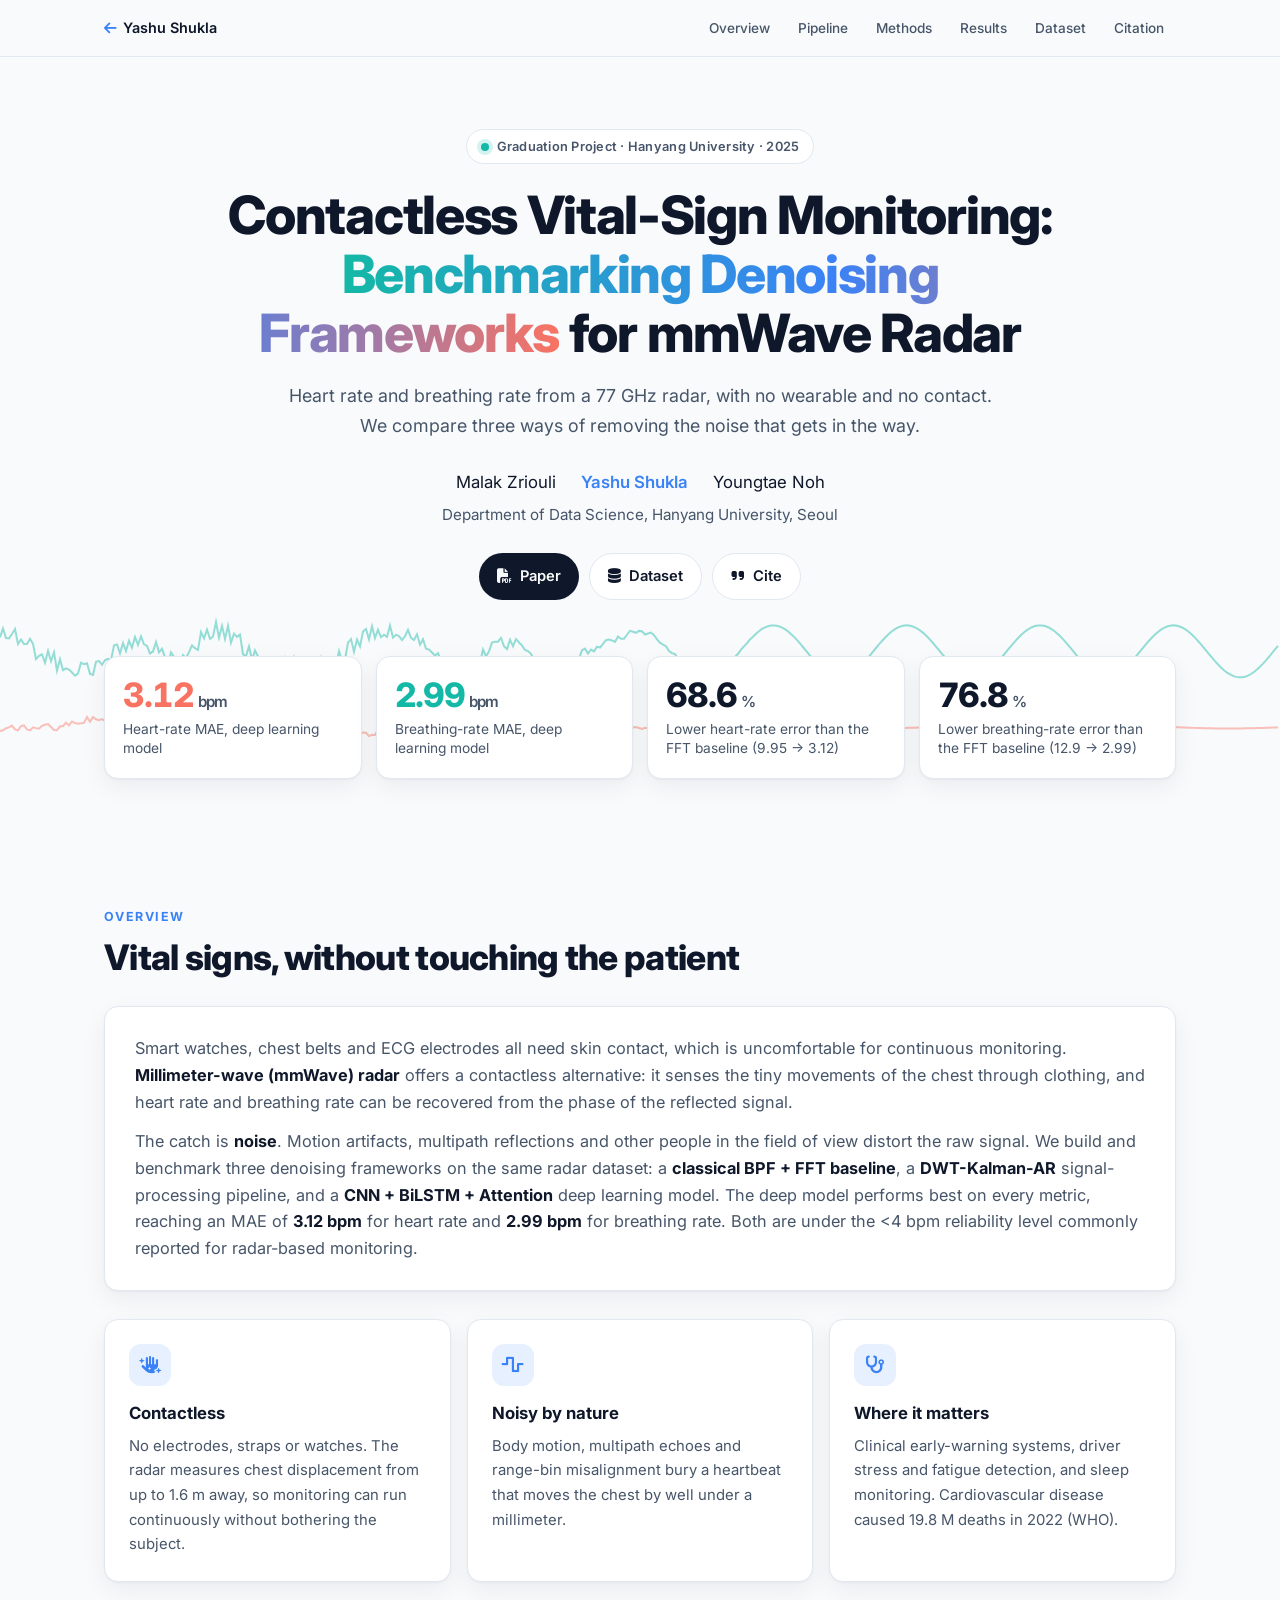
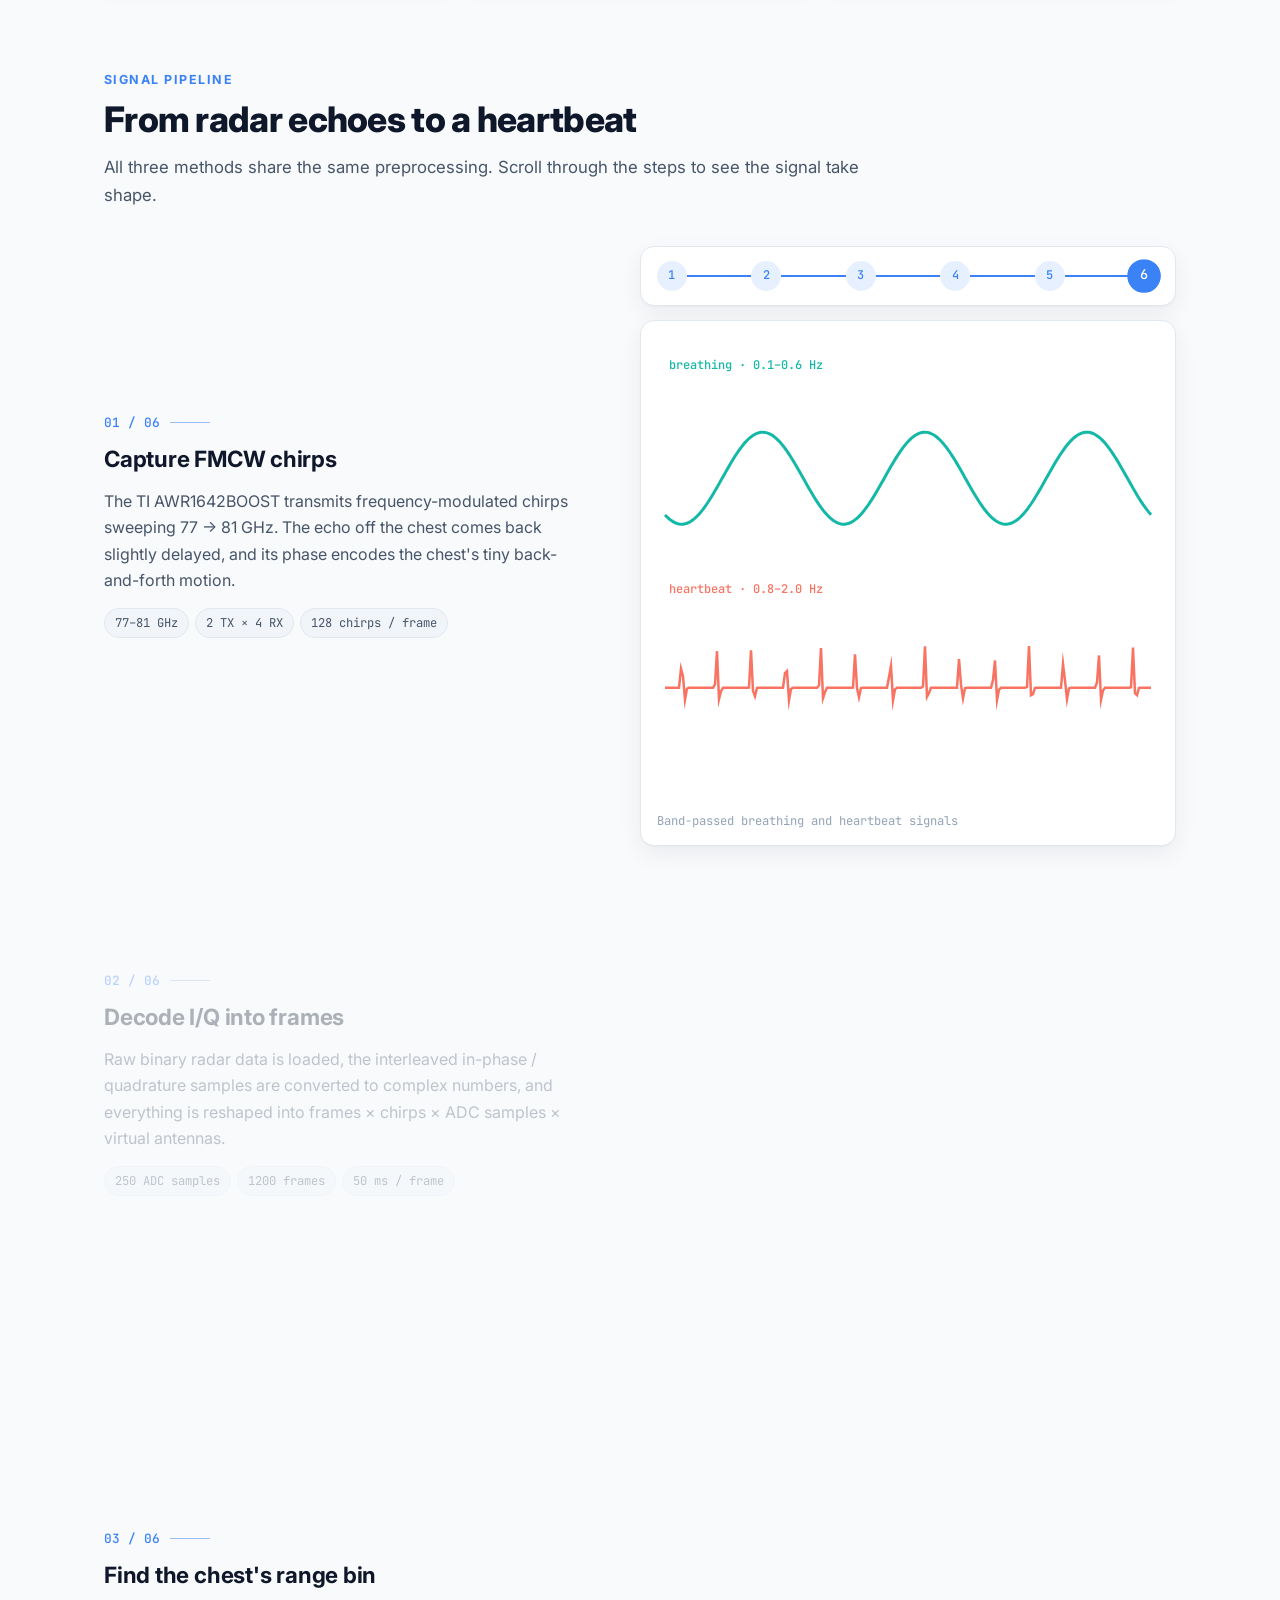
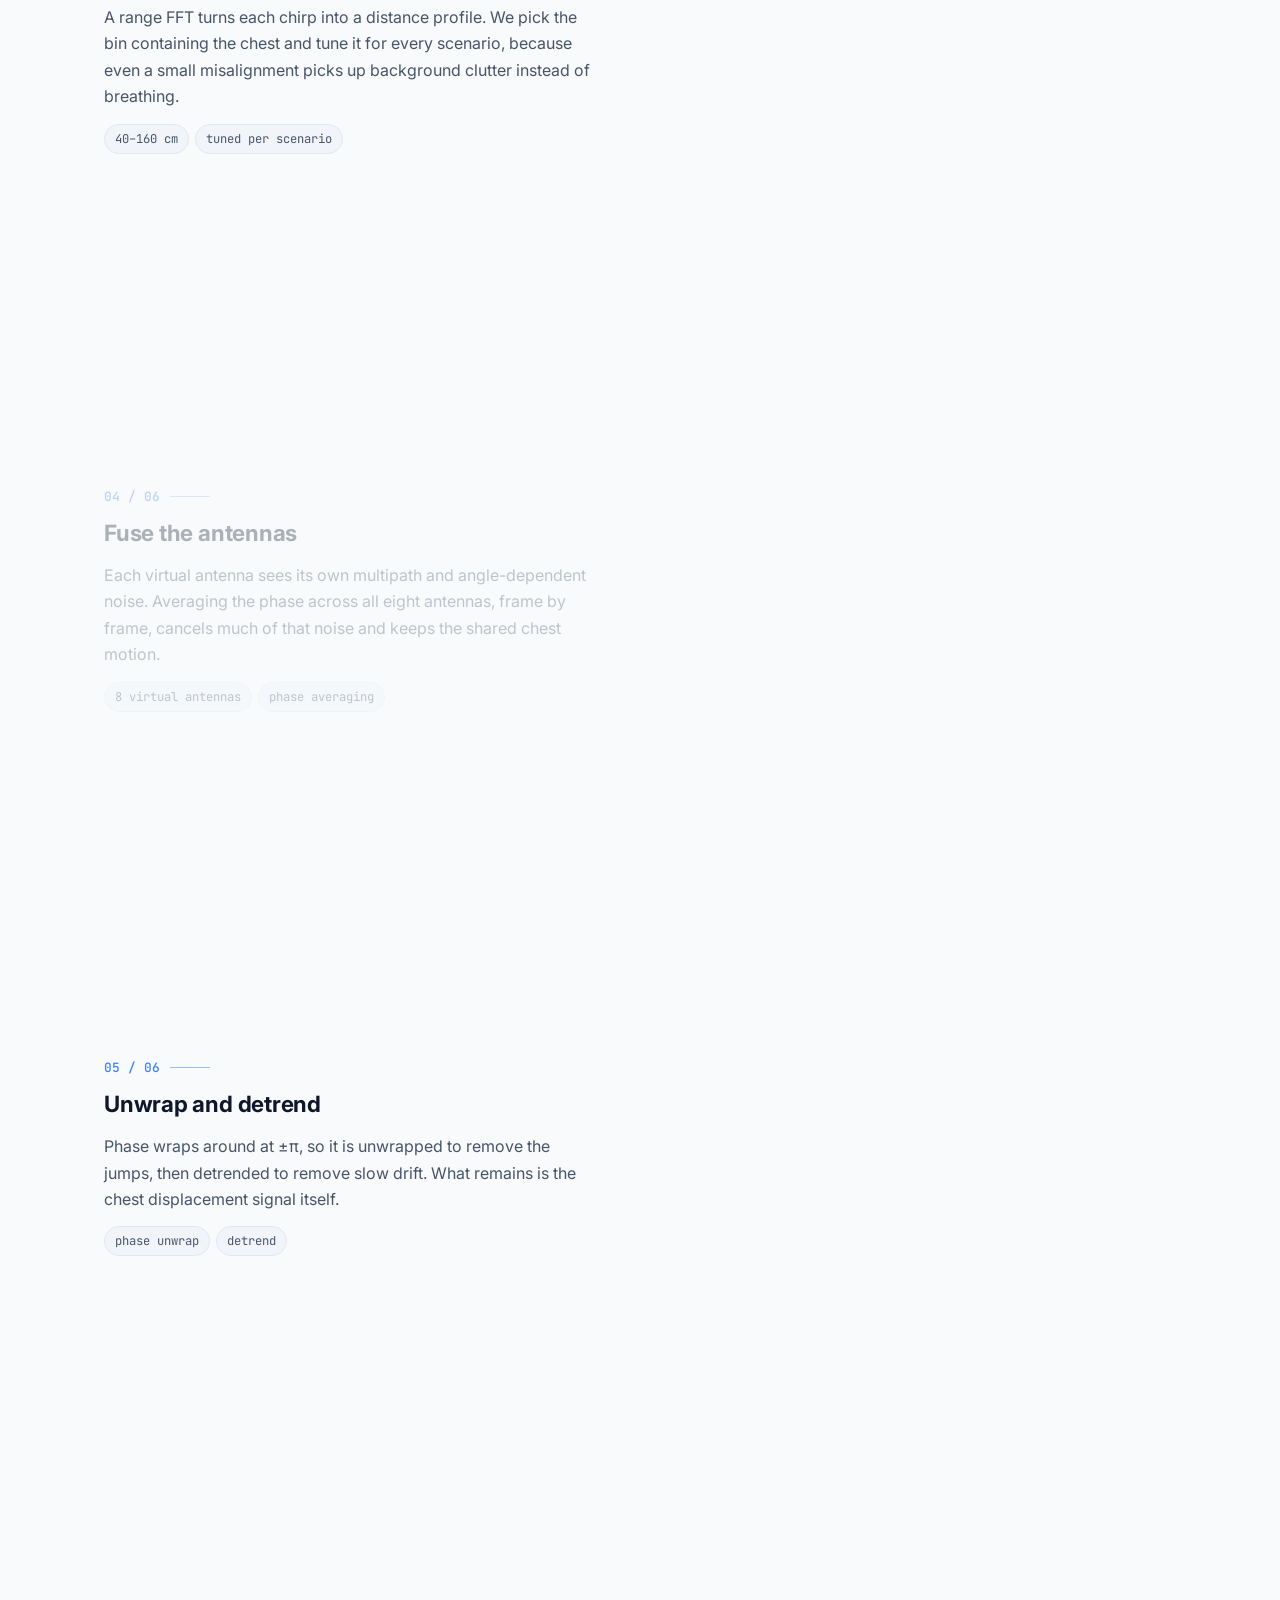
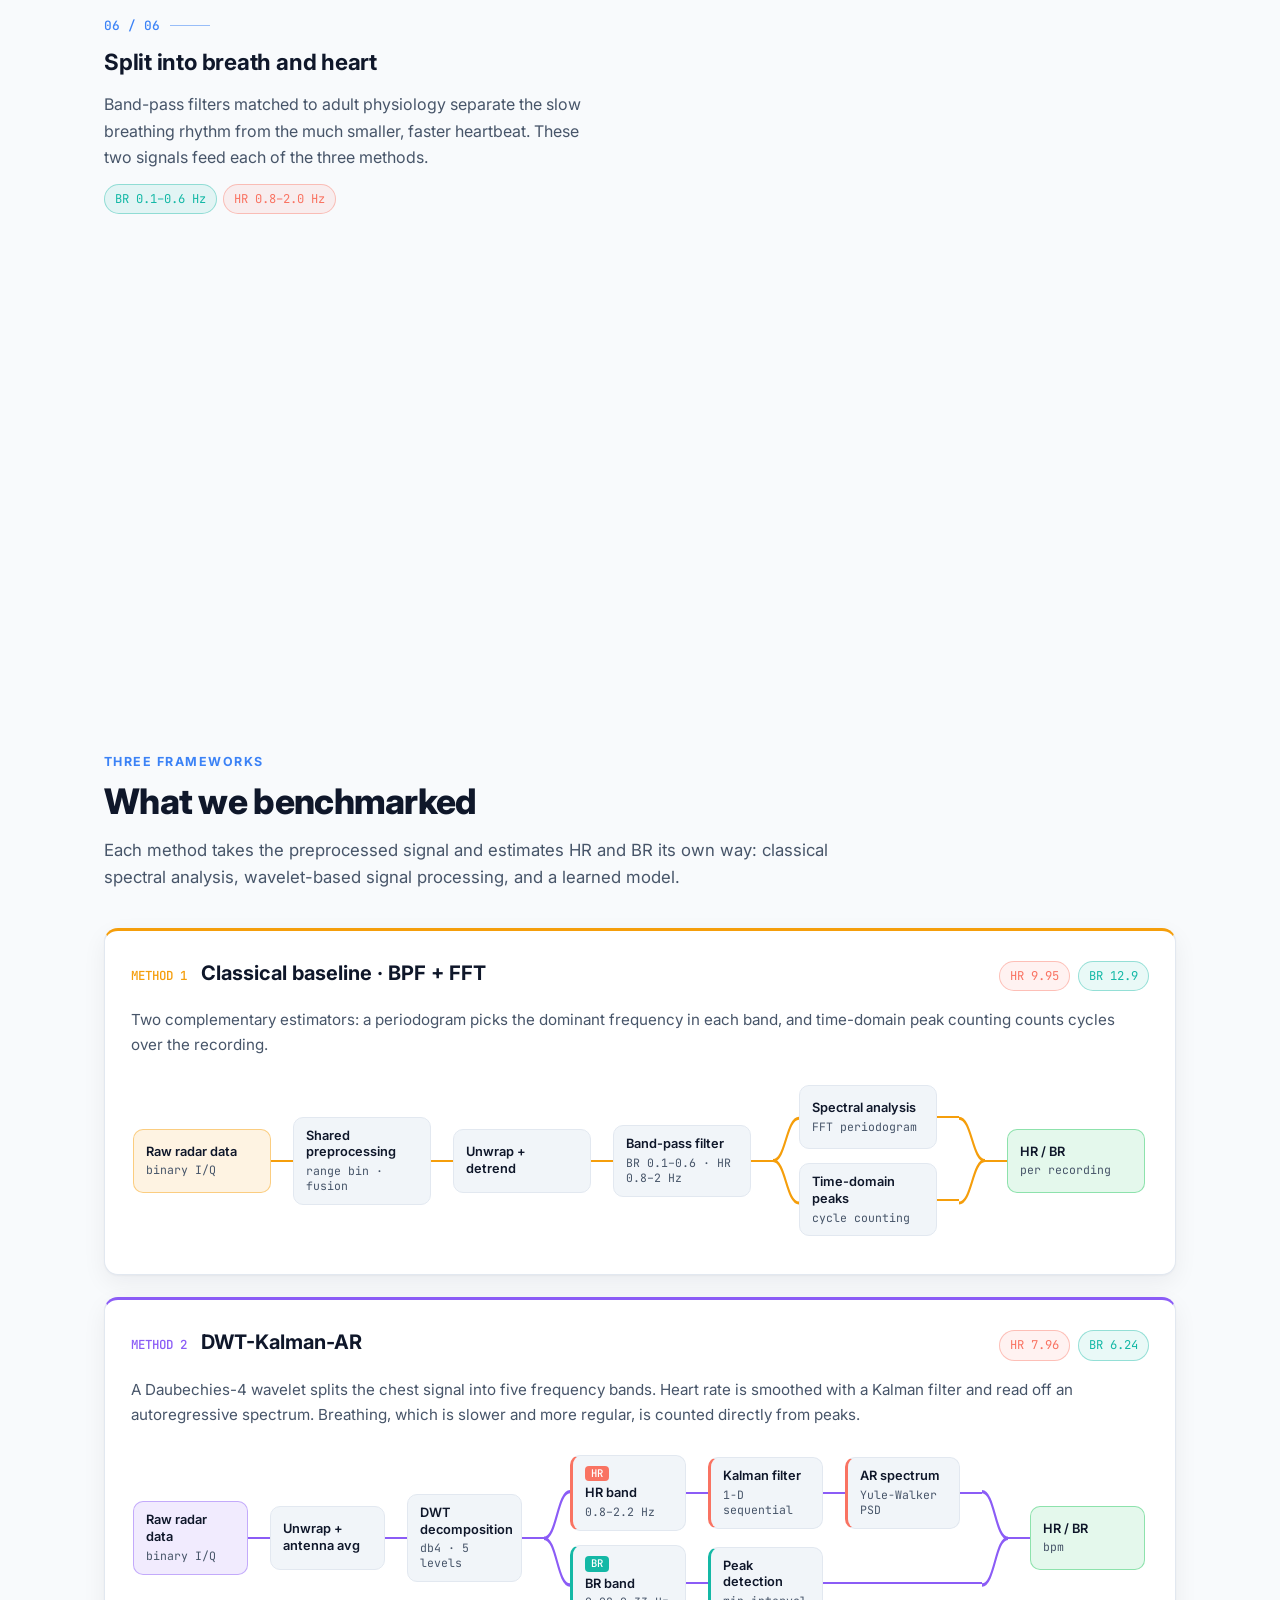
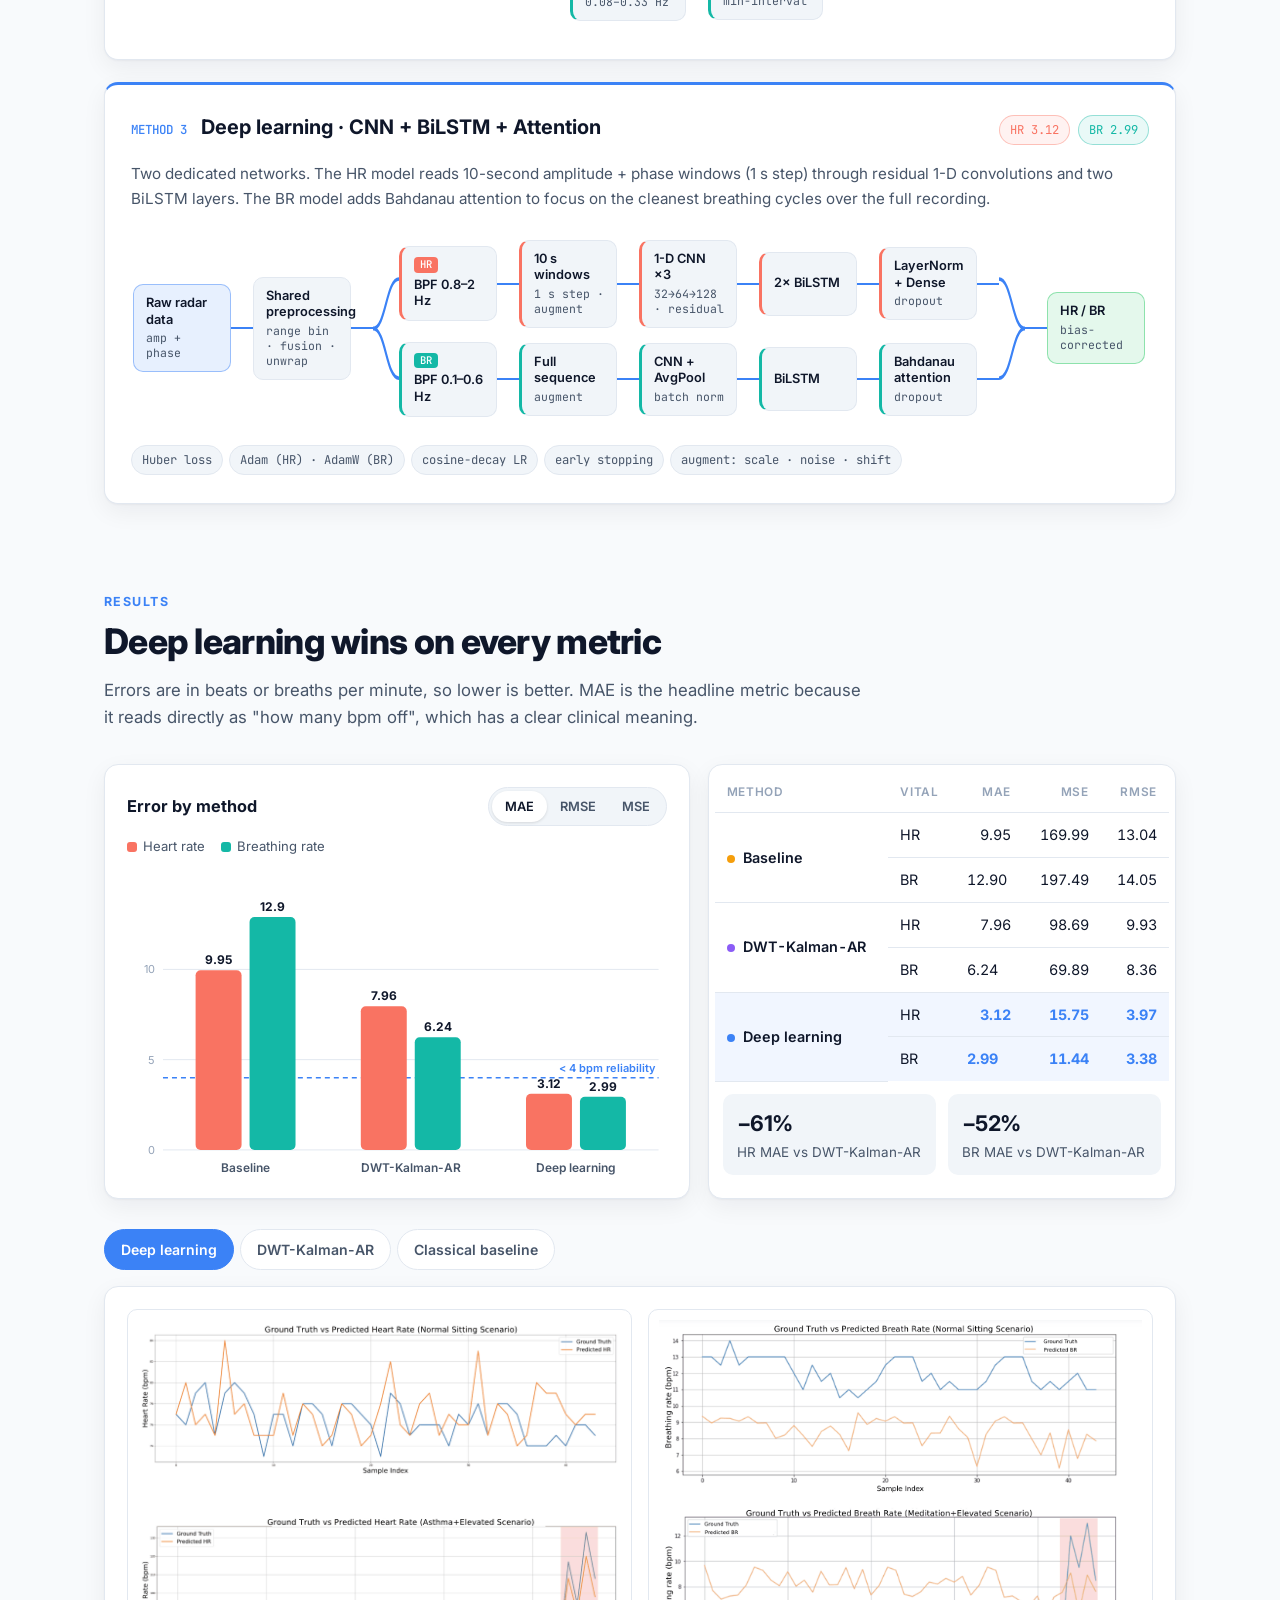
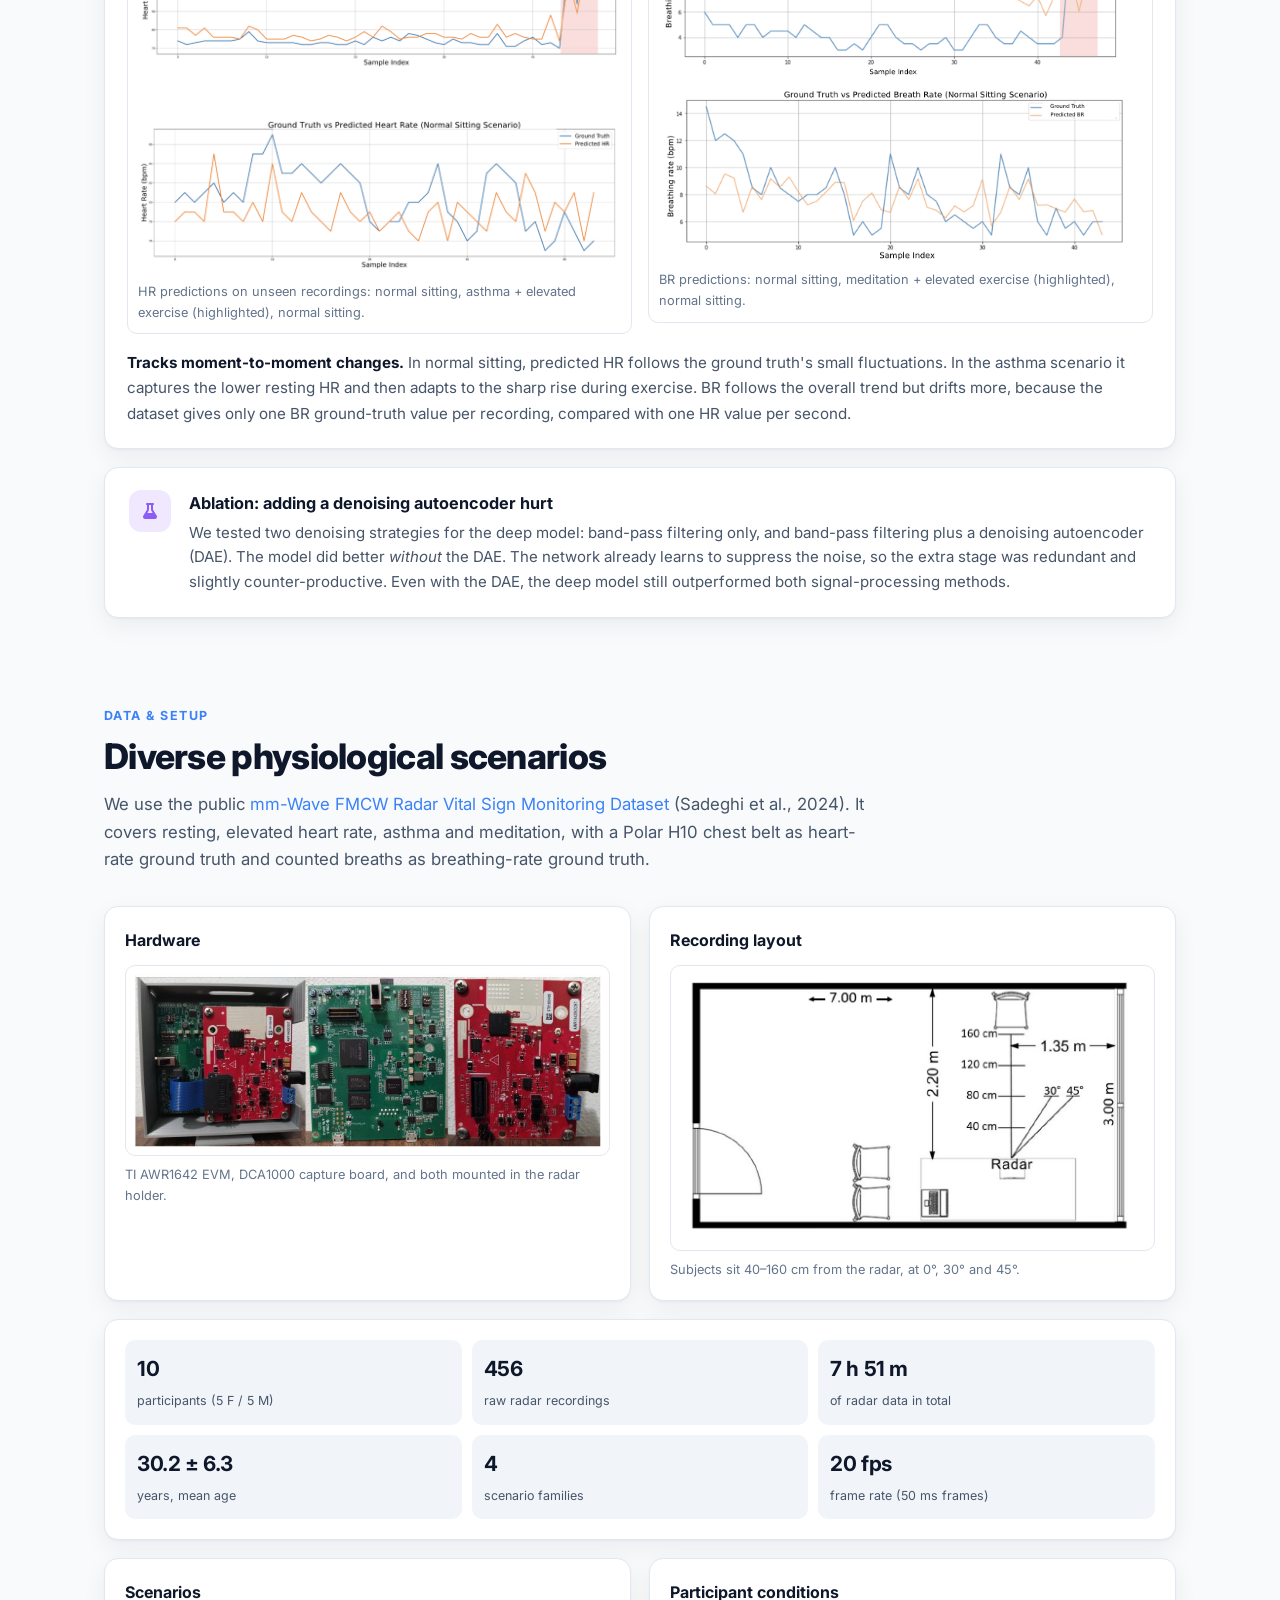
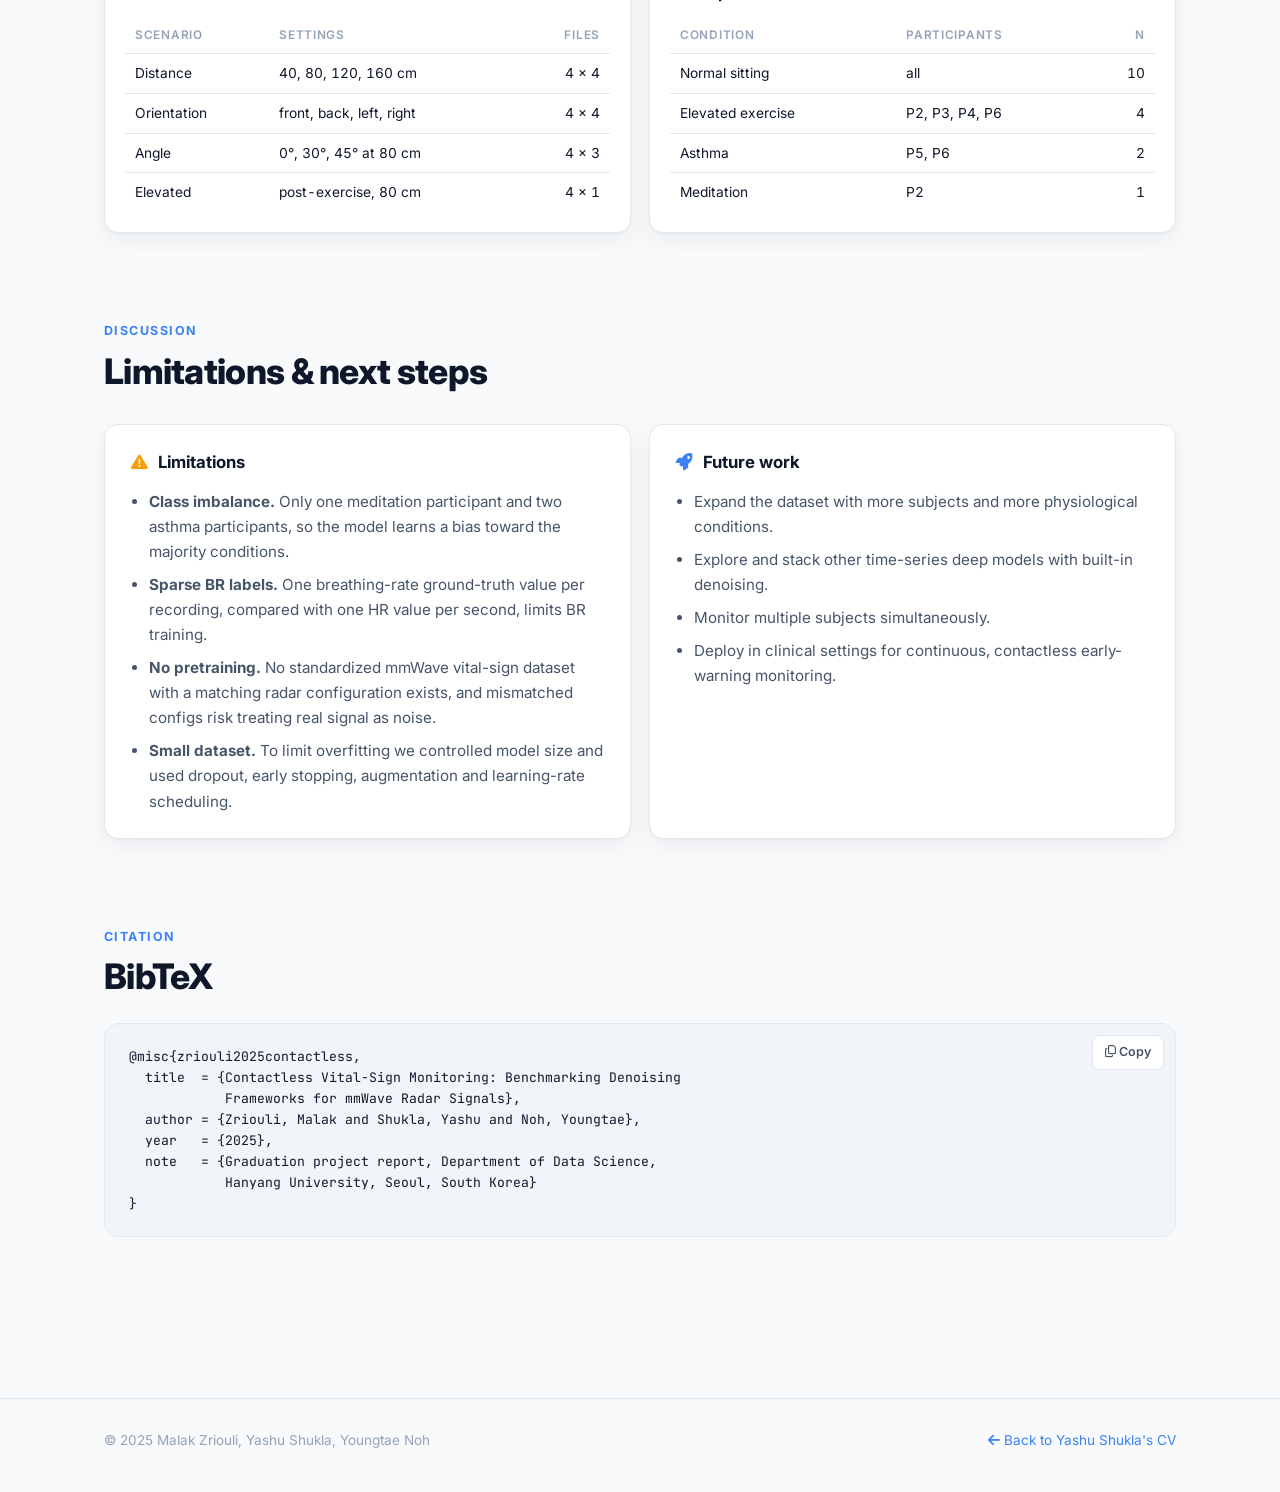
==== vitalsign/index.html @ 7185b42f "Add project page for contactless vital-sign monitoring Co-Authored-By: Claude Opus 5.5 <noreply@anth" ====
<!DOCTYPE html>
<html lang="en">
<head>
<meta charset="UTF-8">
<meta name="viewport" content="width=device-width, initial-scale=1.0">
<title>Contactless Vital-Sign Monitoring</title>
<meta name="description" content="Benchmarking classical, wavelet and deep-learning denoising frameworks for heart-rate and breathing-rate estimation from mmWave FMCW radar.">
<link rel="preconnect" href="https://fonts.googleapis.com">
<link rel="preconnect" href="https://fonts.gstatic.com" crossorigin>
<link rel="stylesheet" href="https://fonts.googleapis.com/css2?family=Inter:wght@300;400;500;600;700;800&family=JetBrains+Mono:wght@400;500&display=swap">
<link rel="stylesheet" href="https://cdnjs.cloudflare.com/ajax/libs/font-awesome/6.4.0/css/all.min.css">
<style>
:root {
    --bg: #f8fafc;
    --surface: #ffffff;
    --surface-2: #f1f5f9;
    --border: #e2e8f0;
    --text: #0f172a;
    --text-2: #475569;
    --text-3: #94a3b8;
    --accent: #3b82f6;
    --accent-soft: rgba(59, 130, 246, 0.12);
    --hr: #f97362;
    --br: #14b8a6;
    --m-base: #f59e0b;
    --m-dwt: #8b5cf6;
    --m-dl: #3b82f6;
    --shadow: 0 1px 2px rgba(15, 23, 42, 0.04), 0 8px 24px rgba(15, 23, 42, 0.06);
    --radius: 14px;
    --mono: 'JetBrains Mono', ui-monospace, SFMono-Regular, Menlo, monospace;
}
@media (prefers-color-scheme: dark) {
    :root:not([data-theme="light"]) {
        --bg: #0b1120;
        --surface: #111827;
        --surface-2: #1e293b;
        --border: #263247;
        --text: #e5e7eb;
        --text-2: #a3b1c6;
        --text-3: #64748b;
        --accent: #60a5fa;
        --accent-soft: rgba(96, 165, 250, 0.14);
        --shadow: 0 1px 2px rgba(0, 0, 0, 0.3), 0 8px 24px rgba(0, 0, 0, 0.35);
    }
}
:root[data-theme="dark"] {
    --bg: #0b1120;
    --surface: #111827;
    --surface-2: #1e293b;
    --border: #263247;
    --text: #e5e7eb;
    --text-2: #a3b1c6;
    --text-3: #64748b;
    --accent: #60a5fa;
    --accent-soft: rgba(96, 165, 250, 0.14);
    --shadow: 0 1px 2px rgba(0, 0, 0, 0.3), 0 8px 24px rgba(0, 0, 0, 0.35);
}

* { box-sizing: border-box; margin: 0; padding: 0; }
html { scroll-behavior: smooth; scroll-padding-top: 72px; }
body {
    font-family: 'Inter', system-ui, -apple-system, sans-serif;
    background: var(--bg);
    color: var(--text);
    line-height: 1.65;
    -webkit-font-smoothing: antialiased;
    overflow-x: hidden;
}
a { color: var(--accent); text-decoration: none; }
a:hover { text-decoration: underline; }
img { max-width: 100%; display: block; }

.wrap { max-width: 1120px; margin: 0 auto; padding: 0 24px; }
@media (max-width: 600px) { .wrap { padding: 0 16px; } }

/* ---------- progress + nav ---------- */
.progress {
    position: fixed; top: 0; left: 0; height: 3px; width: 100%;
    background: linear-gradient(90deg, var(--br), var(--accent), var(--hr));
    transform-origin: 0 50%; transform: scaleX(0); z-index: 60;
}
nav.top {
    position: sticky; top: 0; z-index: 50;
    background: color-mix(in srgb, var(--bg) 82%, transparent);
    backdrop-filter: saturate(1.4) blur(10px);
    -webkit-backdrop-filter: saturate(1.4) blur(10px);
    border-bottom: 1px solid var(--border);
}
nav.top .wrap { display: flex; align-items: center; gap: 22px; height: 56px; }
nav.top .back { font-weight: 600; font-size: 0.9rem; color: var(--text); white-space: nowrap; }
nav.top .back i { margin-right: 6px; color: var(--accent); }
nav.top ul { display: flex; gap: 4px; list-style: none; margin-left: auto; overflow-x: auto; scrollbar-width: none; }
nav.top ul::-webkit-scrollbar { display: none; }
nav.top ul a {
    display: block; padding: 6px 12px; border-radius: 999px;
    font-size: 0.85rem; font-weight: 500; color: var(--text-2); white-space: nowrap;
    transition: background 0.2s, color 0.2s;
}
nav.top ul a:hover { text-decoration: none; color: var(--text); background: var(--surface-2); }
nav.top ul a.on { color: var(--accent); background: var(--accent-soft); }
@media (max-width: 760px) { nav.top ul { display: none; } }

/* ---------- hero ---------- */
.hero { position: relative; padding: 72px 0 40px; text-align: center; overflow: hidden; }
.hero canvas { position: absolute; inset: 0; width: 100%; height: 100%; opacity: 0.55; pointer-events: none; }
.hero .wrap { position: relative; }
.eyebrow {
    display: inline-flex; align-items: center; gap: 8px;
    padding: 6px 14px; border-radius: 999px;
    background: var(--surface); border: 1px solid var(--border);
    font-size: 0.8rem; font-weight: 600; color: var(--text-2); letter-spacing: 0.02em;
}
.eyebrow .dot { width: 8px; height: 8px; border-radius: 50%; background: var(--br); box-shadow: 0 0 0 4px rgba(20, 184, 166, 0.18); animation: beat 1.1s infinite; }
@keyframes beat { 0%, 100% { transform: scale(1); } 15% { transform: scale(1.35); } 30% { transform: scale(1); } }
.hero h1 {
    margin: 22px auto 0; max-width: 900px;
    font-size: clamp(2rem, 4.6vw, 3.3rem); line-height: 1.12; font-weight: 800; letter-spacing: -0.025em;
}
.hero h1 .grad { background: linear-gradient(90deg, var(--br), var(--accent) 55%, var(--hr)); -webkit-background-clip: text; background-clip: text; color: transparent; }
.hero .sub { margin: 18px auto 0; max-width: 720px; font-size: 1.12rem; color: var(--text-2); }
.authors { margin-top: 28px; font-size: 1.05rem; }
.authors span { margin: 0 10px; white-space: nowrap; }
.authors .me { font-weight: 600; }
.affil { margin-top: 6px; color: var(--text-2); font-size: 0.95rem; }
.btns { margin-top: 26px; display: flex; gap: 10px; justify-content: center; flex-wrap: wrap; }
.btn {
    display: inline-flex; align-items: center; gap: 8px;
    padding: 10px 18px; border-radius: 999px;
    background: var(--text); color: var(--bg); font-weight: 600; font-size: 0.92rem;
    transition: transform 0.2s, box-shadow 0.2s;
}
.btn:hover { text-decoration: none; transform: translateY(-2px); box-shadow: var(--shadow); }
.btn.ghost { background: var(--surface); color: var(--text); border: 1px solid var(--border); }

/* ---------- stats ---------- */
.stats { display: grid; grid-template-columns: repeat(4, 1fr); gap: 14px; margin-top: 56px; }
.stat {
    background: var(--surface); border: 1px solid var(--border); border-radius: var(--radius);
    padding: 20px 18px; text-align: left; box-shadow: var(--shadow);
}
.stat .num { font-size: 2.1rem; font-weight: 800; letter-spacing: -0.03em; line-height: 1.1; font-variant-numeric: tabular-nums; }
.stat .num small { font-size: 0.95rem; font-weight: 600; color: var(--text-2); margin-left: 4px; }
.stat .lbl { margin-top: 6px; font-size: 0.86rem; color: var(--text-2); line-height: 1.4; }
.stat.hr .num { color: var(--hr); }
.stat.br .num { color: var(--br); }
@media (max-width: 860px) { .stats { grid-template-columns: repeat(2, 1fr); } }

/* ---------- sections ---------- */
section.block { padding: 88px 0 0; }
.kicker { font-size: 0.78rem; font-weight: 700; letter-spacing: 0.12em; text-transform: uppercase; color: var(--accent); }
h2.title { margin-top: 8px; font-size: clamp(1.6rem, 3vw, 2.2rem); font-weight: 800; letter-spacing: -0.02em; line-height: 1.2; }
.lead { margin-top: 14px; max-width: 760px; color: var(--text-2); font-size: 1.05rem; }
.card {
    background: var(--surface); border: 1px solid var(--border);
    border-radius: var(--radius); box-shadow: var(--shadow);
}

/* reveal */
.rv { opacity: 0; transform: translateY(26px); transition: opacity 0.7s ease, transform 0.7s cubic-bezier(.2,.7,.2,1); }
.rv.in { opacity: 1; transform: none; }

/* ---------- abstract ---------- */
.abstract { margin-top: 28px; padding: 28px 30px; font-size: 1.02rem; color: var(--text-2); }
.abstract p + p { margin-top: 12px; }
.abstract strong { color: var(--text); }

.why { display: grid; grid-template-columns: repeat(3, 1fr); gap: 16px; margin-top: 28px; }
.why .card { padding: 24px; }
.why .ic {
    width: 42px; height: 42px; border-radius: 12px; display: grid; place-items: center;
    background: var(--accent-soft); color: var(--accent); font-size: 1.1rem;
}
.why h3 { margin-top: 14px; font-size: 1.05rem; }
.why p { margin-top: 6px; font-size: 0.93rem; color: var(--text-2); }
@media (max-width: 860px) { .why { grid-template-columns: 1fr; } }

/* ---------- scrollytelling pipeline ---------- */
.story { display: grid; grid-template-columns: 1fr 1.1fr; gap: 48px; margin-top: 36px; }
.story .steps { padding-bottom: 30vh; }
.step {
    min-height: 62vh; display: flex; flex-direction: column; justify-content: center;
    opacity: 0.32; transition: opacity 0.4s;
}
.step.on { opacity: 1; }
.step .n {
    font-family: var(--mono); font-size: 0.8rem; font-weight: 500; color: var(--accent);
    display: inline-flex; align-items: center; gap: 10px;
}
.step .n::after { content: ''; width: 40px; height: 1px; background: currentColor; opacity: 0.5; }
.step h3 { margin-top: 8px; font-size: 1.4rem; letter-spacing: -0.01em; }
.step p { margin-top: 10px; color: var(--text-2); }
.step .chips { margin-top: 14px; display: flex; flex-wrap: wrap; gap: 6px; }
.chip {
    font-family: var(--mono); font-size: 0.76rem; padding: 4px 10px; border-radius: 999px;
    background: var(--surface-2); color: var(--text-2); border: 1px solid var(--border);
}
.chip.hr { color: var(--hr); border-color: color-mix(in srgb, var(--hr) 40%, transparent); background: color-mix(in srgb, var(--hr) 9%, transparent); }
.chip.br { color: var(--br); border-color: color-mix(in srgb, var(--br) 40%, transparent); background: color-mix(in srgb, var(--br) 9%, transparent); }

.stage { position: sticky; top: 90px; height: calc(100vh - 130px); max-height: 600px; display: flex; flex-direction: column; gap: 14px; }
.rail { display: flex; align-items: center; padding: 14px 16px; gap: 0; }
.rail .node {
    flex: 0 0 auto; width: 30px; height: 30px; border-radius: 50%;
    display: grid; place-items: center; font-family: var(--mono); font-size: 0.75rem; font-weight: 500;
    background: var(--surface-2); color: var(--text-3); border: 1px solid var(--border);
    transition: background 0.35s, color 0.35s, border-color 0.35s, transform 0.35s;
}
.rail .node.done { background: var(--accent-soft); color: var(--accent); border-color: transparent; }
.rail .node.cur { background: var(--accent); color: #fff; border-color: var(--accent); transform: scale(1.12); }
.rail .seg { flex: 1; height: 2px; background: var(--border); position: relative; overflow: hidden; }
.rail .seg i { position: absolute; inset: 0; background: var(--accent); transform-origin: 0 50%; transform: scaleX(0); transition: transform 0.45s ease; }
.rail .seg.done i { transform: scaleX(1); }
.viz { flex: 1; position: relative; overflow: hidden; }
.viz canvas { position: absolute; inset: 0; width: 100%; height: 100%; }
.viz .cap {
    position: absolute; left: 16px; bottom: 14px; right: 16px;
    font-family: var(--mono); font-size: 0.76rem; color: var(--text-3);
}
@media (max-width: 900px) {
    .story { grid-template-columns: 1fr; gap: 0; }
    .stage { order: -1; top: 56px; height: 300px; z-index: 5; background: var(--bg); padding: 10px 0; }
    .step { min-height: 46vh; }
    .viz .cap { display: none; }
}

/* ---------- method flowcharts ---------- */
.methods { display: flex; flex-direction: column; gap: 22px; margin-top: 36px; }
.method { padding: 26px 26px 28px; --mc: var(--accent); border-top: 3px solid var(--mc); }
.method.base { --mc: var(--m-base); }
.method.dwt { --mc: var(--m-dwt); }
.method.dl { --mc: var(--m-dl); }
.mhead { display: flex; align-items: baseline; gap: 14px; flex-wrap: wrap; }
.mhead .tag { font-family: var(--mono); font-size: 0.78rem; color: var(--mc); font-weight: 500; }
.mhead h3 { font-size: 1.25rem; }
.mhead .res { margin-left: auto; display: flex; gap: 8px; }
.mhead p { flex-basis: 100%; color: var(--text-2); font-size: 0.95rem; margin-top: 2px; }
.flow-scroll { margin-top: 22px; overflow-x: auto; padding: 6px 2px 10px; }
.flow { display: flex; align-items: center; min-width: max-content; }
.flow .split { display: flex; flex-direction: column; gap: 14px; position: relative; padding: 0 0 0 0; }
.flow .lane { display: flex; align-items: center; position: relative; }
.fn .lt {
    align-self: flex-start; margin-bottom: 4px; padding: 1px 6px; border-radius: 4px;
    font-family: var(--mono); font-size: 0.66rem; font-weight: 500; color: #fff;
}
.lane.hr .lt { background: var(--hr); }
.lane.br .lt { background: var(--br); }
.arrow.tail { flex: 1 1 auto; width: auto; min-width: 22px; }
.fn {
    position: relative; flex: 0 0 auto; width: var(--nw, 138px); min-height: 64px;
    padding: 10px 12px; border-radius: 10px;
    background: var(--surface-2); border: 1px solid var(--border);
    font-size: 0.8rem; line-height: 1.3; font-weight: 600; color: var(--text);
    display: flex; flex-direction: column; justify-content: center;
    opacity: 0; transform: translateY(12px) scale(0.96);
    transition: opacity 0.5s ease, transform 0.5s cubic-bezier(.2,.8,.2,1), border-color 0.3s, box-shadow 0.3s;
}
.fn small { display: block; margin-top: 3px; font-weight: 400; font-size: 0.72rem; color: var(--text-2); font-family: var(--mono); }
.fn.io { background: color-mix(in srgb, var(--mc) 12%, var(--surface)); border-color: color-mix(in srgb, var(--mc) 45%, transparent); }
.fn.out { background: color-mix(in srgb, #22c55e 12%, var(--surface)); border-color: color-mix(in srgb, #22c55e 45%, transparent); }
.fn.muted { opacity: 0; border-style: dashed; color: var(--text-3); }
.lane.hr .fn:not(.out) { border-left: 3px solid var(--hr); }
.lane.br .fn:not(.out) { border-left: 3px solid var(--br); }
.fn:hover { border-color: var(--mc); box-shadow: 0 0 0 4px color-mix(in srgb, var(--mc) 14%, transparent); }
.arrow { flex: 0 0 auto; width: 22px; height: 2px; position: relative; background: var(--border); overflow: hidden; }
.arrow::before {
    content: ''; position: absolute; inset: 0; background: var(--mc);
    transform-origin: 0 50%; transform: scaleX(0); transition: transform 0.4s ease;
}
.arrow::after {
    content: ''; position: absolute; top: -2px; left: -10px; width: 10px; height: 6px; border-radius: 3px;
    background: #fff; opacity: 0; box-shadow: 0 0 8px 2px var(--mc);
}
.flow.go .fn { opacity: 1; transform: none; }
.flow.go .fn.muted { opacity: 0.75; }
.flow.go .arrow::before { transform: scaleX(1); }
.flow.go.live .arrow::after { opacity: 1; animation: pulse 1.6s linear infinite; animation-delay: var(--pd, 0s); }
@keyframes pulse { from { left: -10px; } to { left: 100%; } }
.fork { flex: 0 0 auto; width: 26px; align-self: stretch; position: relative; }
.fork svg { position: absolute; inset: 0; width: 100%; height: 100%; overflow: visible; }
.fork path { fill: none; stroke: var(--mc); stroke-width: 2; stroke-dasharray: 200; stroke-dashoffset: 200; transition: stroke-dashoffset 0.6s ease; }
.flow.go .fork path { stroke-dashoffset: 0; }
.mnote { margin-top: 18px; display: flex; flex-wrap: wrap; gap: 6px; }

/* ---------- results ---------- */
.results { display: grid; grid-template-columns: 1.25fr 1fr; gap: 18px; margin-top: 32px; }
.chart-card { padding: 22px 22px 14px; }
.chart-head { display: flex; align-items: center; gap: 12px; flex-wrap: wrap; }
.chart-head h3 { font-size: 1.02rem; }
.seg-btns { margin-left: auto; display: inline-flex; background: var(--surface-2); border: 1px solid var(--border); border-radius: 999px; padding: 3px; }
.seg-btns button {
    font: inherit; font-size: 0.8rem; font-weight: 600; border: 0; background: transparent; color: var(--text-2);
    padding: 5px 13px; border-radius: 999px; cursor: pointer; transition: background 0.2s, color 0.2s;
}
.seg-btns button.on { background: var(--surface); color: var(--text); box-shadow: 0 1px 3px rgba(0,0,0,0.12); }
.legend { display: flex; gap: 16px; margin-top: 10px; font-size: 0.82rem; color: var(--text-2); }
.legend span::before { content: ''; display: inline-block; width: 10px; height: 10px; border-radius: 3px; margin-right: 6px; vertical-align: -1px; background: var(--c); }
#chart { width: 100%; height: 320px; display: block; margin-top: 6px; }
#chart text { font-family: 'Inter', sans-serif; }
.tbl-card { padding: 8px 6px; overflow-x: auto; }
table { width: 100%; border-collapse: collapse; font-size: 0.9rem; font-variant-numeric: tabular-nums; }
th, td { padding: 10px 12px; text-align: right; border-bottom: 1px solid var(--border); }
th:first-child, td:first-child, th:nth-child(2), td:nth-child(2) { text-align: left; }
thead th { font-size: 0.74rem; text-transform: uppercase; letter-spacing: 0.06em; color: var(--text-3); font-weight: 600; }
tbody tr:last-child td { border-bottom: 0; }
td.m { font-weight: 600; }
td .sw { display: inline-block; width: 8px; height: 8px; border-radius: 50%; margin-right: 8px; background: var(--c); }
tr.best td { background: color-mix(in srgb, var(--accent) 7%, transparent); }
td.win { font-weight: 700; color: var(--accent); }
.vs { margin-top: 12px; display: grid; grid-template-columns: 1fr 1fr; gap: 12px; padding: 0 8px 10px; }
.vs div { background: var(--surface-2); border-radius: 10px; padding: 12px 14px; font-size: 0.84rem; color: var(--text-2); }
.vs b { display: block; font-size: 1.35rem; color: var(--text); letter-spacing: -0.02em; }
@media (max-width: 900px) { .results { grid-template-columns: 1fr; } }

/* qualitative */
.tabs { display: inline-flex; gap: 6px; margin-top: 30px; flex-wrap: wrap; }
.tabs button {
    font: inherit; font-size: 0.88rem; font-weight: 600; cursor: pointer;
    padding: 8px 16px; border-radius: 999px; border: 1px solid var(--border);
    background: var(--surface); color: var(--text-2); transition: all 0.2s;
}
.tabs button.on { color: #fff; background: var(--c); border-color: var(--c); }
.panes { margin-top: 16px; }
.pane { display: none; padding: 22px; }
.pane.on { display: block; animation: fadeUp 0.45s ease; }
@keyframes fadeUp { from { opacity: 0; transform: translateY(10px); } to { opacity: 1; transform: none; } }
.pane .figs { display: grid; grid-template-columns: 1fr 1fr; gap: 16px; align-items: start; }
.pane figure { background: #fff; border: 1px solid var(--border); border-radius: 10px; padding: 10px; cursor: zoom-in; transition: box-shadow 0.2s, transform 0.2s; }
.pane figure:hover { box-shadow: var(--shadow); transform: translateY(-2px); }
.pane figcaption, .fig-cap { margin-top: 8px; font-size: 0.8rem; color: #64748b; }
.pane .obs { margin-top: 16px; color: var(--text-2); font-size: 0.95rem; }
.pane .obs b { color: var(--text); }
@media (max-width: 760px) { .pane .figs { grid-template-columns: 1fr; } }

/* ablation */
.ablate { margin-top: 18px; padding: 22px 24px; display: flex; gap: 18px; align-items: flex-start; }
.ablate .ic { flex: 0 0 auto; width: 42px; height: 42px; border-radius: 12px; display: grid; place-items: center; background: color-mix(in srgb, var(--m-dwt) 14%, transparent); color: var(--m-dwt); }
.ablate h3 { font-size: 1.02rem; }
.ablate p { margin-top: 4px; color: var(--text-2); font-size: 0.94rem; }

/* ---------- dataset ---------- */
.data-grid { display: grid; grid-template-columns: 1fr 1fr; gap: 18px; margin-top: 32px; }
.data-grid .card { padding: 20px; }
.data-grid h3 { font-size: 1rem; margin-bottom: 12px; }
.photo { background: #fff; border-radius: 10px; padding: 8px; border: 1px solid var(--border); cursor: zoom-in; }
.facts { display: grid; grid-template-columns: repeat(3, 1fr); gap: 10px; }
.facts div { background: var(--surface-2); border-radius: 10px; padding: 12px; }
.facts b { display: block; font-size: 1.3rem; letter-spacing: -0.02em; }
.facts span { font-size: 0.78rem; color: var(--text-2); }
.data-grid table { font-size: 0.86rem; }
.data-grid td, .data-grid th { padding: 8px 10px; }
.span2 { grid-column: 1 / -1; }
@media (max-width: 860px) { .data-grid { grid-template-columns: 1fr; } .facts { grid-template-columns: repeat(2, 1fr); } }

/* ---------- limitations ---------- */
.two { display: grid; grid-template-columns: 1fr 1fr; gap: 18px; margin-top: 32px; }
.two .card { padding: 24px 26px; }
.two h3 { font-size: 1.05rem; display: flex; align-items: center; gap: 10px; }
.two ul { margin-top: 12px; padding-left: 18px; color: var(--text-2); font-size: 0.95rem; }
.two li + li { margin-top: 8px; }
@media (max-width: 860px) { .two { grid-template-columns: 1fr; } }

/* ---------- citation ---------- */
.cite { margin-top: 26px; position: relative; }
.cite pre {
    padding: 22px 24px; overflow-x: auto; font-family: var(--mono); font-size: 0.82rem; line-height: 1.6;
    color: var(--text); background: var(--surface-2); border-radius: var(--radius); border: 1px solid var(--border);
}
.cite button {
    position: absolute; top: 12px; right: 12px; font: inherit; font-size: 0.78rem; font-weight: 600;
    padding: 6px 12px; border-radius: 8px; border: 1px solid var(--border); background: var(--surface); color: var(--text-2); cursor: pointer;
}
.ack { margin-top: 22px; color: var(--text-2); font-size: 0.93rem; }
footer { margin-top: 90px; padding: 30px 0 40px; border-top: 1px solid var(--border); color: var(--text-3); font-size: 0.85rem; }
footer .wrap { display: flex; justify-content: space-between; gap: 12px; flex-wrap: wrap; }

/* lightbox */
.lb { position: fixed; inset: 0; z-index: 100; background: rgba(2, 6, 23, 0.82); display: none; place-items: center; padding: 24px; cursor: zoom-out; }
.lb.on { display: grid; animation: fadeUp 0.25s ease; }
.lb img { max-width: min(1200px, 100%); max-height: 88vh; background: #fff; border-radius: 10px; padding: 10px; }

@media (prefers-reduced-motion: reduce) {
    * { animation: none !important; transition: none !important; }
    .rv, .fn { opacity: 1 !important; transform: none !important; }
}
</style>
</head>
<body>
<div class="progress" id="progress"></div>

<nav class="top">
    <div class="wrap">
        <a class="back" href="../"><i class="fa-solid fa-arrow-left"></i>Yashu Shukla</a>
        <ul id="navlinks">
            <li><a href="#overview">Overview</a></li>
            <li><a href="#pipeline">Pipeline</a></li>
            <li><a href="#methods">Methods</a></li>
            <li><a href="#results">Results</a></li>
            <li><a href="#dataset">Dataset</a></li>
            <li><a href="#citation">Citation</a></li>
        </ul>
    </div>
</nav>

<header class="hero">
    <canvas id="heroWave" aria-hidden="true"></canvas>
    <div class="wrap">
        <span class="eyebrow"><span class="dot"></span>Graduation Project · Hanyang University · 2025</span>
        <h1>Contactless Vital-Sign Monitoring: <span class="grad">Benchmarking Denoising Frameworks</span> for mmWave Radar</h1>
        <p class="sub">Heart rate and breathing rate from a 77 GHz radar, with no wearable and no contact. We compare three ways of removing the noise that gets in the way.</p>
        <div class="authors">
            <span>Malak Zriouli</span>
            <span class="me"><a href="../">Yashu Shukla</a></span>
            <span>Youngtae Noh</span>
        </div>
        <div class="affil">Department of Data Science, Hanyang University, Seoul</div>
        <div class="btns">
            <a class="btn" href="paper.pdf" target="_blank"><i class="fa-solid fa-file-pdf"></i>Paper</a>
            <a class="btn ghost" href="https://arxiv.org/abs/2405.12659" target="_blank"><i class="fa-solid fa-database"></i>Dataset</a>
            <a class="btn ghost" href="#citation"><i class="fa-solid fa-quote-right"></i>Cite</a>
        </div>

        <div class="stats">
            <div class="stat hr rv"><div class="num"><span data-count="3.12" data-dec="2">0</span><small>bpm</small></div><div class="lbl">Heart-rate MAE, deep learning model</div></div>
            <div class="stat br rv"><div class="num"><span data-count="2.99" data-dec="2">0</span><small>bpm</small></div><div class="lbl">Breathing-rate MAE, deep learning model</div></div>
            <div class="stat rv"><div class="num"><span data-count="68.6" data-dec="1">0</span><small>%</small></div><div class="lbl">Lower heart-rate error than the FFT baseline (9.95 → 3.12)</div></div>
            <div class="stat rv"><div class="num"><span data-count="76.8" data-dec="1">0</span><small>%</small></div><div class="lbl">Lower breathing-rate error than the FFT baseline (12.9 → 2.99)</div></div>
        </div>
    </div>
</header>

<main class="wrap">

    <!-- ===== Overview ===== -->
    <section class="block" id="overview">
        <div class="rv">
            <div class="kicker">Overview</div>
            <h2 class="title">Vital signs, without touching the patient</h2>
        </div>
        <div class="card abstract rv">
            <p>Smart watches, chest belts and ECG electrodes all need skin contact, which is uncomfortable for continuous monitoring. <strong>Millimeter-wave (mmWave) radar</strong> offers a contactless alternative: it senses the tiny movements of the chest through clothing, and heart rate and breathing rate can be recovered from the phase of the reflected signal.</p>
            <p>The catch is <strong>noise</strong>. Motion artifacts, multipath reflections and other people in the field of view distort the raw signal. We build and benchmark three denoising frameworks on the same radar dataset: a <strong>classical BPF + FFT baseline</strong>, a <strong>DWT-Kalman-AR</strong> signal-processing pipeline, and a <strong>CNN + BiLSTM + Attention</strong> deep learning model. The deep model performs best on every metric, reaching an MAE of <strong>3.12 bpm</strong> for heart rate and <strong>2.99 bpm</strong> for breathing rate. Both are under the &lt;4 bpm reliability level commonly reported for radar-based monitoring.</p>
        </div>
        <div class="why">
            <div class="card rv"><div class="ic"><i class="fa-solid fa-hand-sparkles"></i></div><h3>Contactless</h3><p>No electrodes, straps or watches. The radar measures chest displacement from up to 1.6 m away, so monitoring can run continuously without bothering the subject.</p></div>
            <div class="card rv"><div class="ic"><i class="fa-solid fa-wave-square"></i></div><h3>Noisy by nature</h3><p>Body motion, multipath echoes and range-bin misalignment bury a heartbeat that moves the chest by well under a millimeter.</p></div>
            <div class="card rv"><div class="ic"><i class="fa-solid fa-stethoscope"></i></div><h3>Where it matters</h3><p>Clinical early-warning systems, driver stress and fatigue detection, and sleep monitoring. Cardiovascular disease caused 19.8 M deaths in 2022 (WHO).</p></div>
        </div>
    </section>

    <!-- ===== Pipeline scrollytelling ===== -->
    <section class="block" id="pipeline">
        <div class="rv">
            <div class="kicker">Signal pipeline</div>
            <h2 class="title">From radar echoes to a heartbeat</h2>
            <p class="lead">All three methods share the same preprocessing. Scroll through the steps to see the signal take shape.</p>
        </div>
        <div class="story">
            <div class="steps" id="steps">
                <div class="step" data-step="0">
                    <span class="n">01 / 06</span>
                    <h3>Capture FMCW chirps</h3>
                    <p>The TI AWR1642BOOST transmits frequency-modulated chirps sweeping 77 → 81 GHz. The echo off the chest comes back slightly delayed, and its phase encodes the chest's tiny back-and-forth motion.</p>
                    <div class="chips"><span class="chip">77–81 GHz</span><span class="chip">2 TX × 4 RX</span><span class="chip">128 chirps / frame</span></div>
                </div>
                <div class="step" data-step="1">
                    <span class="n">02 / 06</span>
                    <h3>Decode I/Q into frames</h3>
                    <p>Raw binary radar data is loaded, the interleaved in-phase / quadrature samples are converted to complex numbers, and everything is reshaped into frames × chirps × ADC samples × virtual antennas.</p>
                    <div class="chips"><span class="chip">250 ADC samples</span><span class="chip">1200 frames</span><span class="chip">50 ms / frame</span></div>
                </div>
                <div class="step" data-step="2">
                    <span class="n">03 / 06</span>
                    <h3>Find the chest's range bin</h3>
                    <p>A range FFT turns each chirp into a distance profile. We pick the bin containing the chest and tune it for every scenario, because even a small misalignment picks up background clutter instead of breathing.</p>
                    <div class="chips"><span class="chip">40–160 cm</span><span class="chip">tuned per scenario</span></div>
                </div>
                <div class="step" data-step="3">
                    <span class="n">04 / 06</span>
                    <h3>Fuse the antennas</h3>
                    <p>Each virtual antenna sees its own multipath and angle-dependent noise. Averaging the phase across all eight antennas, frame by frame, cancels much of that noise and keeps the shared chest motion.</p>
                    <div class="chips"><span class="chip">8 virtual antennas</span><span class="chip">phase averaging</span></div>
                </div>
                <div class="step" data-step="4">
                    <span class="n">05 / 06</span>
                    <h3>Unwrap and detrend</h3>
                    <p>Phase wraps around at ±π, so it is unwrapped to remove the jumps, then detrended to remove slow drift. What remains is the chest displacement signal itself.</p>
                    <div class="chips"><span class="chip">phase unwrap</span><span class="chip">detrend</span></div>
                </div>
                <div class="step" data-step="5">
                    <span class="n">06 / 06</span>
                    <h3>Split into breath and heart</h3>
                    <p>Band-pass filters matched to adult physiology separate the slow breathing rhythm from the much smaller, faster heartbeat. These two signals feed each of the three methods.</p>
                    <div class="chips"><span class="chip br">BR 0.1–0.6 Hz</span><span class="chip hr">HR 0.8–2.0 Hz</span></div>
                </div>
            </div>
            <div class="stage">
                <div class="card rail" id="rail"></div>
                <div class="card viz">
                    <canvas id="pipeViz" aria-label="Animated illustration of the current preprocessing step"></canvas>
                    <div class="cap" id="vizCap"></div>
                </div>
            </div>
        </div>
    </section>

    <!-- ===== Methods ===== -->
    <section class="block" id="methods">
        <div class="rv">
            <div class="kicker">Three frameworks</div>
            <h2 class="title">What we benchmarked</h2>
            <p class="lead">Each method takes the preprocessed signal and estimates HR and BR its own way: classical spectral analysis, wavelet-based signal processing, and a learned model.</p>
        </div>
        <div class="methods">
            <div class="card method base rv">
                <div class="mhead">
                    <span class="tag">METHOD 1</span><h3>Classical baseline · BPF + FFT</h3>
                    <span class="res"><span class="chip hr">HR 9.95</span><span class="chip br">BR 12.9</span></span>
                    <p>Two complementary estimators: a periodogram picks the dominant frequency in each band, and time-domain peak counting counts cycles over the recording.</p>
                </div>
                <div class="flow-scroll"><div class="flow" data-flow='[
                    {"t":"Raw radar data","s":"binary I/Q","c":"io"},
                    {"t":"Shared preprocessing","s":"range bin · fusion"},
                    {"t":"Unwrap + detrend"},
                    {"t":"Band-pass filter","s":"BR 0.1–0.6 · HR 0.8–2 Hz"},
                    {"split":[[{"t":"Spectral analysis","s":"FFT periodogram"}],[{"t":"Time-domain peaks","s":"cycle counting"}]],"labels":["","" ]},
                    {"t":"HR / BR","s":"per recording","c":"out"}]'></div></div>
            </div>

            <div class="card method dwt rv">
                <div class="mhead">
                    <span class="tag">METHOD 2</span><h3>DWT-Kalman-AR</h3>
                    <span class="res"><span class="chip hr">HR 7.96</span><span class="chip br">BR 6.24</span></span>
                    <p>A Daubechies-4 wavelet splits the chest signal into five frequency bands. Heart rate is smoothed with a Kalman filter and read off an autoregressive spectrum. Breathing, which is slower and more regular, is counted directly from peaks.</p>
                </div>
                <div class="flow-scroll"><div class="flow" data-flow='[
                    {"t":"Raw radar data","s":"binary I/Q","c":"io"},
                    {"t":"Unwrap + antenna avg"},
                    {"t":"DWT decomposition","s":"db4 · 5 levels"},
                    {"split":[[{"t":"HR band","s":"0.8–2.2 Hz"},{"t":"Kalman filter","s":"1-D sequential"},{"t":"AR spectrum","s":"Yule-Walker PSD"}],[{"t":"BR band","s":"0.08–0.33 Hz"},{"t":"Peak detection","s":"min-interval"}]],"labels":["HR","BR"]},
                    {"t":"HR / BR","s":"bpm","c":"out"}]'></div></div>
            </div>

            <div class="card method dl rv">
                <div class="mhead">
                    <span class="tag">METHOD 3</span><h3>Deep learning · CNN + BiLSTM + Attention</h3>
                    <span class="res"><span class="chip hr">HR 3.12</span><span class="chip br">BR 2.99</span></span>
                    <p>Two dedicated networks. The HR model reads 10-second amplitude + phase windows (1 s step) through residual 1-D convolutions and two BiLSTM layers. The BR model adds Bahdanau attention to focus on the cleanest breathing cycles over the full recording.</p>
                </div>
                <div class="flow-scroll"><div class="flow" data-flow='[
                    {"t":"Raw radar data","s":"amp + phase","c":"io"},
                    {"t":"Shared preprocessing","s":"range bin · fusion · unwrap"},
                    {"split":[[{"t":"BPF 0.8–2 Hz"},{"t":"10 s windows","s":"1 s step · augment"},{"t":"1-D CNN ×3","s":"32→64→128 · residual"},{"t":"2× BiLSTM"},{"t":"LayerNorm + Dense","s":"dropout"}],[{"t":"BPF 0.1–0.6 Hz"},{"t":"Full sequence","s":"augment"},{"t":"CNN + AvgPool","s":"batch norm"},{"t":"BiLSTM"},{"t":"Bahdanau attention","s":"dropout"}]],"labels":["HR","BR"]},
                    {"t":"HR / BR","s":"bias-corrected","c":"out"}]'></div></div>
                <div class="mnote">
                    <span class="chip">Huber loss</span><span class="chip">Adam (HR) · AdamW (BR)</span><span class="chip">cosine-decay LR</span><span class="chip">early stopping</span><span class="chip">augment: scale · noise · shift</span>
                </div>
            </div>
        </div>
    </section>

    <!-- ===== Results ===== -->
    <section class="block" id="results">
        <div class="rv">
            <div class="kicker">Results</div>
            <h2 class="title">Deep learning wins on every metric</h2>
            <p class="lead">Errors are in beats or breaths per minute, so lower is better. MAE is the headline metric because it reads directly as "how many bpm off", which has a clear clinical meaning.</p>
        </div>
        <div class="results">
            <div class="card chart-card rv">
                <div class="chart-head">
                    <h3>Error by method</h3>
                    <div class="seg-btns" id="metricBtns">
                        <button class="on" data-m="mae">MAE</button><button data-m="rmse">RMSE</button><button data-m="mse">MSE</button>
                    </div>
                </div>
                <div class="legend"><span style="--c: var(--hr)">Heart rate</span><span style="--c: var(--br)">Breathing rate</span></div>
                <svg id="chart" role="img" aria-label="Grouped bar chart of error by method"></svg>
            </div>
            <div class="card tbl-card rv">
                <table>
                    <thead><tr><th>Method</th><th>Vital</th><th>MAE</th><th>MSE</th><th>RMSE</th></tr></thead>
                    <tbody>
                        <tr><td class="m" rowspan="2"><span class="sw" style="--c: var(--m-base)"></span>Baseline</td><td>HR</td><td>9.95</td><td>169.99</td><td>13.04</td></tr>
                        <tr><td>BR</td><td>12.90</td><td>197.49</td><td>14.05</td></tr>
                        <tr><td class="m" rowspan="2"><span class="sw" style="--c: var(--m-dwt)"></span>DWT-Kalman-AR</td><td>HR</td><td>7.96</td><td>98.69</td><td>9.93</td></tr>
                        <tr><td>BR</td><td>6.24</td><td>69.89</td><td>8.36</td></tr>
                        <tr class="best"><td class="m" rowspan="2"><span class="sw" style="--c: var(--m-dl)"></span>Deep learning</td><td>HR</td><td class="win">3.12</td><td class="win">15.75</td><td class="win">3.97</td></tr>
                        <tr class="best"><td>BR</td><td class="win">2.99</td><td class="win">11.44</td><td class="win">3.38</td></tr>
                    </tbody>
                </table>
                <div class="vs">
                    <div><b>−61%</b>HR MAE vs DWT-Kalman-AR</div>
                    <div><b>−52%</b>BR MAE vs DWT-Kalman-AR</div>
                </div>
            </div>
        </div>

        <div class="rv">
            <div class="tabs" id="qtabs">
                <button class="on" data-p="q-dl" style="--c: var(--m-dl)">Deep learning</button>
                <button data-p="q-dwt" style="--c: var(--m-dwt)">DWT-Kalman-AR</button>
                <button data-p="q-base" style="--c: var(--m-base)">Classical baseline</button>
            </div>
            <div class="panes">
                <div class="card pane on" id="q-dl">
                    <div class="figs">
                        <figure><img src="assets/dl_hr.png" alt="Deep learning heart-rate predictions vs ground truth in three test scenarios" loading="lazy"><figcaption>HR predictions on unseen recordings: normal sitting, asthma + elevated exercise (highlighted), normal sitting.</figcaption></figure>
                        <figure><img src="assets/dl_br.png" alt="Deep learning breathing-rate predictions vs ground truth in three test scenarios" loading="lazy"><figcaption>BR predictions: normal sitting, meditation + elevated exercise (highlighted), normal sitting.</figcaption></figure>
                    </div>
                    <p class="obs"><b>Tracks moment-to-moment changes.</b> In normal sitting, predicted HR follows the ground truth's small fluctuations. In the asthma scenario it captures the lower resting HR and then adapts to the sharp rise during exercise. BR follows the overall trend but drifts more, because the dataset gives only one BR ground-truth value per recording, compared with one HR value per second.</p>
                </div>
                <div class="card pane" id="q-dwt">
                    <div class="figs">
                        <figure><img src="assets/dwt_hr.png" alt="DWT-Kalman-AR heart-rate estimates vs ground truth" loading="lazy"><figcaption>HR: ground truth vs DWT-Kalman-AR estimate.</figcaption></figure>
                        <figure><img src="assets/dwt_br.png" alt="DWT-Kalman-AR breathing-rate estimates vs ground truth" loading="lazy"><figcaption>BR: ground truth vs DWT-extracted BR.</figcaption></figure>
                    </div>
                    <p class="obs"><b>Captures the full HR range.</b> Wavelet denoising follows sharp heart-rate peaks that the baseline smooths away, and BR is accurate at low rates and during stable periods. It still struggles with higher breathing rates, and its hand-designed decomposition rules don't generalize well across subjects.</p>
                </div>
                <div class="card pane" id="q-base">
                    <div class="figs">
                        <figure><img src="assets/baseline_hr.png" alt="Classical baseline heart-rate estimates vs ground truth" loading="lazy"><figcaption>HR: ground truth vs baseline estimate.</figcaption></figure>
                        <figure><img src="assets/baseline_br.png" alt="Classical baseline breathing-rate estimates vs ground truth" loading="lazy"><figcaption>BR: ground truth vs extracted BR.</figcaption></figure>
                    </div>
                    <p class="obs"><b>Too smooth.</b> The baseline follows the general trend during stable periods, but its strong smoothing compresses the dynamic range. It consistently underestimates peak heart and breathing rates and can't keep up with rapid physiological changes.</p>
                </div>
            </div>
        </div>

        <div class="card ablate rv">
            <div class="ic"><i class="fa-solid fa-flask"></i></div>
            <div>
                <h3>Ablation: adding a denoising autoencoder hurt</h3>
                <p>We tested two denoising strategies for the deep model: band-pass filtering only, and band-pass filtering plus a denoising autoencoder (DAE). The model did better <em>without</em> the DAE. The network already learns to suppress the noise, so the extra stage was redundant and slightly counter-productive. Even with the DAE, the deep model still outperformed both signal-processing methods.</p>
            </div>
        </div>
    </section>

    <!-- ===== Dataset ===== -->
    <section class="block" id="dataset">
        <div class="rv">
            <div class="kicker">Data &amp; setup</div>
            <h2 class="title">Diverse physiological scenarios</h2>
            <p class="lead">We use the public <a href="https://arxiv.org/abs/2405.12659" target="_blank">mm-Wave FMCW Radar Vital Sign Monitoring Dataset</a> (Sadeghi et al., 2024). It covers resting, elevated heart rate, asthma and meditation, with a Polar H10 chest belt as heart-rate ground truth and counted breaths as breathing-rate ground truth.</p>
        </div>
        <div class="data-grid">
            <div class="card rv">
                <h3>Hardware</h3>
                <img class="photo zoom" src="assets/hardware.jpg" alt="AWR1642 EVM, DCA1000 capture board, and both mounted in the radar holder" loading="lazy">
                <p class="fig-cap">TI AWR1642 EVM, DCA1000 capture board, and both mounted in the radar holder.</p>
            </div>
            <div class="card rv">
                <h3>Recording layout</h3>
                <img class="photo zoom" src="assets/floormap.png" alt="Floor map of the recording room showing radar distances of 40 to 160 cm and angles of 30 and 45 degrees" loading="lazy">
                <p class="fig-cap">Subjects sit 40–160 cm from the radar, at 0°, 30° and 45°.</p>
            </div>
            <div class="card span2 rv">
                <div class="facts">
                    <div><b>10</b><span>participants (5 F / 5 M)</span></div>
                    <div><b>456</b><span>raw radar recordings</span></div>
                    <div><b>7 h 51 m</b><span>of radar data in total</span></div>
                    <div><b>30.2 ± 6.3</b><span>years, mean age</span></div>
                    <div><b>4</b><span>scenario families</span></div>
                    <div><b>20 fps</b><span>frame rate (50 ms frames)</span></div>
                </div>
            </div>
            <div class="card rv">
                <h3>Scenarios</h3>
                <table>
                    <thead><tr><th>Scenario</th><th>Settings</th><th>Files</th></tr></thead>
                    <tbody>
                        <tr><td>Distance</td><td>40, 80, 120, 160 cm</td><td>4 × 4</td></tr>
                        <tr><td>Orientation</td><td>front, back, left, right</td><td>4 × 4</td></tr>
                        <tr><td>Angle</td><td>0°, 30°, 45° at 80 cm</td><td>4 × 3</td></tr>
                        <tr><td>Elevated</td><td>post-exercise, 80 cm</td><td>4 × 1</td></tr>
                    </tbody>
                </table>
            </div>
            <div class="card rv">
                <h3>Participant conditions</h3>
                <table>
                    <thead><tr><th>Condition</th><th>Participants</th><th>n</th></tr></thead>
                    <tbody>
                        <tr><td>Normal sitting</td><td>all</td><td>10</td></tr>
                        <tr><td>Elevated exercise</td><td>P2, P3, P4, P6</td><td>4</td></tr>
                        <tr><td>Asthma</td><td>P5, P6</td><td>2</td></tr>
                        <tr><td>Meditation</td><td>P2</td><td>1</td></tr>
                    </tbody>
                </table>
            </div>
        </div>
    </section>

    <!-- ===== Limitations ===== -->
    <section class="block" id="limits">
        <div class="rv">
            <div class="kicker">Discussion</div>
            <h2 class="title">Limitations &amp; next steps</h2>
        </div>
        <div class="two">
            <div class="card rv">
                <h3><i class="fa-solid fa-triangle-exclamation" style="color: var(--m-base)"></i>Limitations</h3>
                <ul>
                    <li><b>Class imbalance.</b> Only one meditation participant and two asthma participants, so the model learns a bias toward the majority conditions.</li>
                    <li><b>Sparse BR labels.</b> One breathing-rate ground-truth value per recording, compared with one HR value per second, limits BR training.</li>
                    <li><b>No pretraining.</b> No standardized mmWave vital-sign dataset with a matching radar configuration exists, and mismatched configs risk treating real signal as noise.</li>
                    <li><b>Small dataset.</b> To limit overfitting we controlled model size and used dropout, early stopping, augmentation and learning-rate scheduling.</li>
                </ul>
            </div>
            <div class="card rv">
                <h3><i class="fa-solid fa-rocket" style="color: var(--accent)"></i>Future work</h3>
                <ul>
                    <li>Expand the dataset with more subjects and more physiological conditions.</li>
                    <li>Explore and stack other time-series deep models with built-in denoising.</li>
                    <li>Monitor multiple subjects simultaneously.</li>
                    <li>Deploy in clinical settings for continuous, contactless early-warning monitoring.</li>
                </ul>
            </div>
        </div>
    </section>

    <!-- ===== Citation ===== -->
    <section class="block" id="citation">
        <div class="rv">
            <div class="kicker">Citation</div>
            <h2 class="title">BibTeX</h2>
        </div>
        <div class="cite rv">
            <button id="copyBib"><i class="fa-regular fa-copy"></i> Copy</button>
<pre id="bib">@misc{zriouli2025contactless,
  title  = {Contactless Vital-Sign Monitoring: Benchmarking Denoising
            Frameworks for mmWave Radar Signals},
  author = {Zriouli, Malak and Shukla, Yashu and Noh, Youngtae},
  year   = {2025},
  note   = {Graduation project report, Department of Data Science,
            Hanyang University, Seoul, South Korea}
}</pre>
        </div>
        <p class="ack rv">We thank Prof. Youngtae Noh and researcher Seungyong Shin for their guidance throughout this project, and the Department of Data Science at Hanyang University for supporting this work.</p>
    </section>
</main>

<footer>
    <div class="wrap">
        <span>© 2025 Malak Zriouli, Yashu Shukla, Youngtae Noh</span>
        <a href="../"><i class="fa-solid fa-arrow-left"></i> Back to Yashu Shukla's CV</a>
    </div>
</footer>

<div class="lb" id="lb"><img alt=""></div>

<script>
(function () {
    var reduce = window.matchMedia('(prefers-reduced-motion: reduce)').matches;
    function css(name) { return getComputedStyle(document.documentElement).getPropertyValue(name).trim(); }

    /* ---------- scroll progress + nav highlight ---------- */
    var bar = document.getElementById('progress');
    var links = Array.prototype.slice.call(document.querySelectorAll('#navlinks a'));
    function onScroll() {
        var h = document.documentElement.scrollHeight - innerHeight;
        bar.style.transform = 'scaleX(' + (h > 0 ? scrollY / h : 0) + ')';
        var cur = null;
        links.forEach(function (a) {
            var s = document.querySelector(a.getAttribute('href'));
            if (s && s.getBoundingClientRect().top < innerHeight * 0.35) cur = a;
        });
        links.forEach(function (a) { a.classList.toggle('on', a === cur); });
    }
    addEventListener('scroll', onScroll, { passive: true }); onScroll();

    /* ---------- reveal + counters ---------- */
    function countUp(el) {
        var to = parseFloat(el.dataset.count), dec = +el.dataset.dec, t0 = null, dur = 1400;
        if (reduce) { el.textContent = to.toFixed(dec); return; }
        function f(t) {
            if (!t0) t0 = t;
            var p = Math.min(1, (t - t0) / dur), e = 1 - Math.pow(1 - p, 3);
            el.textContent = (to * e).toFixed(dec);
            if (p < 1) requestAnimationFrame(f);
        }
        requestAnimationFrame(f);
    }
    var io = new IntersectionObserver(function (es) {
        es.forEach(function (e) {
            if (!e.isIntersecting) return;
            e.target.classList.add('in');
            e.target.querySelectorAll('[data-count]').forEach(countUp);
            io.unobserve(e.target);
        });
    }, { threshold: 0.15 });
    document.querySelectorAll('.rv').forEach(function (el, i) {
        if (el.parentElement.classList.contains('stats') || el.parentElement.classList.contains('why')) el.style.transitionDelay = (i % 4) * 90 + 'ms';
        io.observe(el);
    });

    /* ---------- hero wave: noisy on the left, clean on the right ---------- */
    (function () {
        var c = document.getElementById('heroWave'), x = c.getContext('2d'), w, h, dpr;
        var ph = []; for (var i = 0; i < 9; i++) ph.push(Math.random() * 6.28);
        function size() { dpr = Math.min(2, devicePixelRatio || 1); w = c.clientWidth; h = c.clientHeight; c.width = w * dpr; c.height = h * dpr; x.setTransform(dpr, 0, 0, dpr, 0, 0); }
        size(); addEventListener('resize', size);
        function ss(a, b, v) { v = Math.max(0, Math.min(1, (v - a) / (b - a))); return v * v * (3 - 2 * v); }
        function draw(t) {
            x.clearRect(0, 0, w, h);
            var lanes = [{ y: 0.78, amp: 26, color: css('--br'), f: 1.6, hf: 0 }, { y: 0.88, amp: 12, color: css('--hr'), f: 0, hf: 7.5 }];
            lanes.forEach(function (L, k) {
                x.beginPath(); x.lineWidth = 2; x.strokeStyle = L.color;
                for (var px = 0; px <= w; px += 3) {
                    var u = px / w, s = 0;
                    var tt = u * 6 - t * 0.00025;
                    if (L.f) s = Math.sin(tt * L.f * 6.28);
                    else { var q = (tt * 1.2) % 1; if (q < 0) q += 1; s = Math.exp(-Math.pow((q - 0.3) / 0.025, 2)) * 1.0 - Math.exp(-Math.pow((q - 0.36) / 0.03, 2)) * 0.35 + Math.sin(tt * 6.28 * 1.2) * 0.08; }
                    var n = 0; for (var j = 0; j < 4; j++) n += Math.sin(u * (40 + j * 23) + ph[j + k] + t * 0.004 * (j + 1)) / (j + 1.4);
                    n += (Math.random() - 0.5) * 0.9;
                    var clean = ss(0.3, 0.62, u);
                    var y = h * L.y - (s * clean + n * (1 - clean) * 0.75) * L.amp;
                    px ? x.lineTo(px, y) : x.moveTo(px, y);
                }
                x.globalAlpha = 0.8; x.stroke(); x.globalAlpha = 1;
            });
            if (!reduce) requestAnimationFrame(draw);
        }
        requestAnimationFrame(draw);
    })();

    /* ---------- pipeline scrollytelling ---------- */
    (function () {
        var rail = document.getElementById('rail'), N = 6, html = '';
        for (var i = 0; i < N; i++) { html += '<div class="node">' + (i + 1) + '</div>'; if (i < N - 1) html += '<div class="seg"><i></i></div>'; }
        rail.innerHTML = html;
        var nodes = rail.querySelectorAll('.node'), segs = rail.querySelectorAll('.seg');
        var caps = ['TX chirp vs. delayed RX echo', 'Complex samples: I (in-phase) and Q (quadrature)', 'Range profile: the peak marks the chest', '8 noisy antenna phases → one fused signal', 'Wrapped phase (grey) → unwrapped & detrended', 'Band-passed breathing and heartbeat signals'];
        var capEl = document.getElementById('vizCap');
        var cur = 0, prev = 0, tSwitch = 0;
        function setStep(k) {
            if (k === cur) return;
            prev = cur; cur = k; tSwitch = performance.now();
            nodes.forEach(function (n, i) { n.classList.toggle('done', i < k); n.classList.toggle('cur', i === k); });
            segs.forEach(function (s, i) { s.classList.toggle('done', i < k); });
            document.querySelectorAll('.step').forEach(function (s) { s.classList.toggle('on', +s.dataset.step === k); });
            capEl.textContent = caps[k];
        }
        nodes[0].classList.add('cur'); document.querySelector('.step').classList.add('on'); capEl.textContent = caps[0];
        var so = new IntersectionObserver(function (es) {
            es.forEach(function (e) { if (e.isIntersecting) setStep(+e.target.dataset.step); });
        }, { rootMargin: '-45% 0px -45% 0px' });
        document.querySelectorAll('.step').forEach(function (s) { so.observe(s); });

        var c = document.getElementById('pipeViz'), x = c.getContext('2d'), w, h;
        function size() { var d = Math.min(2, devicePixelRatio || 1); w = c.clientWidth; h = c.clientHeight; c.width = w * d; c.height = h * d; x.setTransform(d, 0, 0, d, 0, 0); }
        size(); addEventListener('resize', size);
        var rnd = []; for (var i = 0; i < 4000; i++) rnd.push(Math.random() - 0.5);
        function line(fn, color, lw, alpha, x0, x1) {
            x0 = x0 || 24; x1 = x1 || w - 24;
            x.beginPath(); x.strokeStyle = color; x.lineWidth = lw || 2; x.globalAlpha = alpha == null ? 1 : alpha;
            for (var px = x0; px <= x1; px += 2) { var y = fn((px - x0) / (x1 - x0), px); px === x0 ? x.moveTo(px, y) : x.lineTo(px, y); }
            x.stroke(); x.globalAlpha = 1;
        }
        function label(t, px, py, color) { x.fillStyle = color; x.font = '500 12px "JetBrains Mono", monospace'; x.fillText(t, px, py); }
        function chestS(u, t) { return Math.sin((u * 3 - t * 0.00035) * 6.28); }
        function heartS(u, t) { var q = ((u * 14 - t * 0.0016) % 1 + 1) % 1; return Math.exp(-Math.pow((q - 0.3) / 0.03, 2)) - 0.3 * Math.exp(-Math.pow((q - 0.38) / 0.04, 2)); }
        var scenes = [
            function (t, a) { // chirps
                var top = h * 0.18, bot = h * 0.72, per = (w - 48) / 4, d = per * 0.12;
                function saw(off, color, lw) {
                    x.beginPath(); x.strokeStyle = color; x.lineWidth = lw; x.globalAlpha = a;
                    for (var k = -1; k < 5; k++) { var sx = 24 + k * per + off + ((t * 0.03) % per); x.moveTo(sx, bot); x.lineTo(sx + per * 0.8, top); }
                    x.stroke(); x.globalAlpha = 1;
                }
                x.save(); x.beginPath(); x.rect(24, 0, w - 48, h); x.clip();
                saw(0, css('--accent'), 2.5); saw(d, css('--hr'), 2);
                x.restore();
                x.globalAlpha = a; label('TX 77→81 GHz', 28, top - 10, css('--accent')); label('RX echo (delayed)', 28, bot + 22, css('--hr'));
                x.strokeStyle = css('--text-3'); x.setLineDash([3, 4]); x.beginPath(); x.moveTo(24, bot); x.lineTo(w - 24, bot); x.stroke(); x.setLineDash([]); x.globalAlpha = 1;
            },
            function (t, a) { // IQ
                var m = h * 0.45;
                line(function (u, px) { var p = 2.2 * chestS(u, t) + 0.6 * heartS(u, t); return m - 60 * Math.cos(p + u * 9) - rnd[px | 0] * 14; }, css('--accent'), 2, a);
                line(function (u, px) { var p = 2.2 * chestS(u, t) + 0.6 * heartS(u, t); return m - 60 * Math.sin(p + u * 9) - rnd[(px | 0) + 900] * 14; }, css('--m-dwt'), 2, a * 0.85);
                x.globalAlpha = a; label('I', 30, h * 0.14, css('--accent')); label('Q', 50, h * 0.14, css('--m-dwt')); x.globalAlpha = 1;
            },
            function (t, a) { // range profile
                var nb = 40, bw = (w - 48) / nb, base = h * 0.8, chest = 13;
                for (var i = 0; i < nb; i++) {
                    var v = 0.12 + Math.abs(rnd[i * 7]) * 0.35 + Math.exp(-Math.pow((i - chest) / 1.3, 2)) * (0.85 + 0.08 * Math.sin(t * 0.004)) + Math.exp(-Math.pow((i - 30) / 1.8, 2)) * 0.35;
                    x.globalAlpha = a * (i === chest ? 1 : 0.55);
                    x.fillStyle = i === chest ? css('--hr') : css('--text-3');
                    var bh = v * h * 0.55; x.fillRect(24 + i * bw + 1, base - bh, bw - 2, bh);
                }
                x.globalAlpha = a; label('chest bin', 24 + chest * bw - 24, h * 0.14, css('--hr')); label('wall clutter', 24 + 30 * bw - 40, h * 0.42, css('--text-3'));
                label('0 m', 24, base + 18, css('--text-3')); label('range →', w - 90, base + 18, css('--text-3')); x.globalAlpha = 1;
            },
            function (t, a) { // fusion
                var m = h * 0.45;
                for (var k = 0; k < 8; k++) line(function (u, px) { return m - 55 * chestS(u, t) - rnd[(px | 0) + k * 400] * 50 - 18 * Math.sin(u * 20 + k); }, css('--text-3'), 1, a * 0.35);
                line(function (u, px) { return m - 55 * chestS(u, t) - rnd[(px | 0) + 3500] * 6; }, css('--accent'), 3, a);
                x.globalAlpha = a; label('8 antennas', 28, h * 0.12, css('--text-3')); label('fused', 28, h * 0.12 + 18, css('--accent')); x.globalAlpha = 1;
            },
            function (t, a) { // unwrap
                var m = h * 0.5;
                function raw(u) { return 2.6 * chestS(u, t) + u * 9; }
                line(function (u) { var p = raw(u); p = ((p + Math.PI) % (2 * Math.PI) + 2 * Math.PI) % (2 * Math.PI) - Math.PI; return m - p * 22; }, css('--text-3'), 1.5, a * 0.7);
                line(function (u) { return m - 2.6 * chestS(u, t) * 30; }, css('--accent'), 3, a);
                x.globalAlpha = a; label('wrapped ±π', 28, h * 0.12, css('--text-3')); label('unwrapped + detrended', 28, h * 0.12 + 18, css('--accent')); x.globalAlpha = 1;
            },
            function (t, a) { // bpf
                line(function (u) { return h * 0.3 - 46 * chestS(u, t); }, css('--br'), 3, a);
                line(function (u) { return h * 0.7 - 42 * heartS(u, t); }, css('--hr'), 2.5, a);
                x.globalAlpha = a; label('breathing · 0.1–0.6 Hz', 28, h * 0.08 + 6, css('--br')); label('heartbeat · 0.8–2.0 Hz', 28, h * 0.52, css('--hr')); x.globalAlpha = 1;
            }
        ];
        function loop(t) {
            x.clearRect(0, 0, w, h);
            var p = Math.min(1, (t - tSwitch) / 450);
            if (p < 1 && prev !== cur) scenes[prev](t, 1 - p);
            scenes[cur](t, prev !== cur ? p : 1);
            requestAnimationFrame(loop);
        }
        requestAnimationFrame(loop);
    })();

    /* ---------- method flowcharts ---------- */
    (function () {
        function node(n, tag) {
            return '<div class="fn ' + (n.c || '') + '">' + (tag ? '<span class="lt">' + tag + '</span>' : '') + n.t + (n.s ? '<small>' + n.s + '</small>' : '') + '</div>';
        }
        // size the boxes so the whole flow fits its card
        function fit(f, spec) {
            var cols = 0, arrows = spec.length - 1, forks = 0;
            spec.forEach(function (st) {
                if (st.split) { var m = Math.max.apply(null, st.split.map(function (l) { return l.length; })); cols += m; arrows += m; forks += 2; }
                else cols += 1;
            });
            var avail = f.parentElement.clientWidth - 6;
            var nw = (avail - arrows * 22 - forks * 26) / cols;
            f.style.setProperty('--nw', Math.max(96, Math.min(160, nw)) + 'px');
        }
        document.querySelectorAll('.flow').forEach(function (f) {
            var spec = JSON.parse(f.dataset.flow), out = '', order = 0;
            spec.forEach(function (st, i) {
                if (i) out += '<div class="arrow" style="--pd:' + (i * 0.25) + 's"></div>';
                if (st.split) {
                    out += '<div class="fork"><svg preserveAspectRatio="none" viewBox="0 0 26 100"><path d="M0 50 C 13 50 13 22 26 22"/><path d="M0 50 C 13 50 13 78 26 78"/></svg></div><div class="split">';
                    st.split.forEach(function (lane, li) {
                        var cls = st.labels[li] === 'HR' ? 'hr' : st.labels[li] === 'BR' ? 'br' : '';
                        out += '<div class="lane ' + cls + '">';
                        lane.forEach(function (n, j) { if (j) out += '<div class="arrow" style="--pd:' + (j * 0.3) + 's"></div>'; out += node(n, j === 0 && st.labels[li]); });
                        out += '<div class="arrow tail"></div></div>';
                    });
                    out += '</div><div class="fork"><svg preserveAspectRatio="none" viewBox="0 0 26 100"><path d="M0 22 C 13 22 13 50 26 50"/><path d="M0 78 C 13 78 13 50 26 50"/></svg></div>';
                } else out += node(st);
            });
            f.innerHTML = out;
            fit(f, spec);
            addEventListener('resize', function () { fit(f, spec); });
            // stagger along the flow, left to right
            var items = f.querySelectorAll('.fn, .arrow');
            var xs = [];
            items.forEach(function (el) { xs.push(el); });
            requestAnimationFrame(function () {
                var left = f.getBoundingClientRect().left;
                xs.forEach(function (el) {
                    var d = (el.getBoundingClientRect().left - left) * 1.6;
                    el.style.transitionDelay = d + 'ms';
                    if (el.classList.contains('arrow')) el.style.setProperty('--d', d + 'ms');
                });
                f.querySelectorAll('.fork path').forEach(function (p) {
                    p.style.transitionDelay = (p.closest('.fork').getBoundingClientRect().left - left) * 1.6 + 'ms';
                });
            });
        });
        var fo = new IntersectionObserver(function (es) {
            es.forEach(function (e) {
                if (!e.isIntersecting) return;
                var f = e.target; f.classList.add('go');
                setTimeout(function () { f.classList.add('live'); }, 1800);
                fo.unobserve(f);
            });
        }, { threshold: 0.35 });
        document.querySelectorAll('.flow').forEach(function (f) { fo.observe(f); });
        // the arrow pulse should be clipped to its own arrow
        document.querySelectorAll('.arrow').forEach(function (a) { a.style.overflow = 'hidden'; });
    })();

    /* ---------- results chart ---------- */
    (function () {
        var data = {
            mae: [[9.95, 12.9], [7.96, 6.24], [3.12, 2.99]],
            rmse: [[13.04, 14.05], [9.93, 8.36], [3.97, 3.38]],
            mse: [[169.99, 197.49], [98.69, 69.89], [15.75, 11.44]]
        };
        var names = ['Baseline', 'DWT-Kalman-AR', 'Deep learning'];
        var svg = document.getElementById('chart'), NS = 'http://www.w3.org/2000/svg', metric = 'mae', shown = false;
        function el(tag, attrs, parent) { var e = document.createElementNS(NS, tag); for (var k in attrs) e.setAttribute(k, attrs[k]); (parent || svg).appendChild(e); return e; }
        function render() {
            var W = svg.clientWidth, H = svg.clientHeight, L = 36, R = 8, T = 18, B = 34;
            svg.setAttribute('viewBox', '0 0 ' + W + ' ' + H); svg.innerHTML = '';
            var d = data[metric], max = Math.max.apply(null, d.flat()) * 1.15;
            var step = max > 100 ? 50 : max > 12 ? 5 : 2;
            for (var g = 0; g <= max; g += step) {
                var y = T + (H - T - B) * (1 - g / max);
                el('line', { x1: L, x2: W - R, y1: y, y2: y, stroke: css('--border'), 'stroke-width': 1 });
                var tx = el('text', { x: L - 8, y: y + 4, 'text-anchor': 'end', 'font-size': 11, fill: css('--text-3') }); tx.textContent = g;
            }
            if (metric !== 'mse') {
                var y4 = T + (H - T - B) * (1 - 4 / max);
                el('line', { x1: L, x2: W - R, y1: y4, y2: y4, stroke: css('--accent'), 'stroke-width': 1.5, 'stroke-dasharray': '5 4' });
                var t4 = el('text', { x: W - R - 4, y: y4 - 6, 'text-anchor': 'end', 'font-size': 11, 'font-weight': 600, fill: css('--accent') }); t4.textContent = '< 4 bpm reliability';
            }
            var gw = (W - L - R) / 3, bw = Math.min(46, gw * 0.28), cols = [css('--hr'), css('--br')];
            d.forEach(function (pair, i) {
                var cx = L + gw * i + gw / 2;
                pair.forEach(function (v, j) {
                    var bh = (H - T - B) * (v / max), bx = cx + (j ? 4 : -bw - 4);
                    var r = el('rect', { x: bx, width: bw, rx: 5, fill: cols[j], y: H - B, height: 0 });
                    var lab = el('text', { x: bx + bw / 2, 'text-anchor': 'middle', 'font-size': 12, 'font-weight': 700, fill: css('--text'), y: H - B - 6, opacity: 0 });
                    lab.textContent = v;
                    var delay = shown ? 0 : i * 180 + j * 80;
                    if (reduce) { r.setAttribute('y', H - B - bh); r.setAttribute('height', bh); lab.setAttribute('y', H - B - bh - 6); lab.setAttribute('opacity', 1); }
                    else setTimeout(function () {
                        var t0 = null;
                        function f(t) { if (!t0) t0 = t; var p = Math.min(1, (t - t0) / 800), e = 1 - Math.pow(1 - p, 3);
                            r.setAttribute('y', H - B - bh * e); r.setAttribute('height', bh * e);
                            lab.setAttribute('y', H - B - bh * e - 6); lab.setAttribute('opacity', e);
                            if (p < 1) requestAnimationFrame(f); }
                        requestAnimationFrame(f);
                    }, delay);
                });
                var nt = el('text', { x: cx, y: H - 12, 'text-anchor': 'middle', 'font-size': 12, 'font-weight': 600, fill: css('--text-2') }); nt.textContent = names[i];
            });
        }
        var co = new IntersectionObserver(function (es) { if (es[0].isIntersecting) { render(); shown = true; co.disconnect(); } }, { threshold: 0.4 });
        co.observe(svg);
        document.querySelectorAll('#metricBtns button').forEach(function (b) {
            b.addEventListener('click', function () {
                document.querySelectorAll('#metricBtns button').forEach(function (o) { o.classList.toggle('on', o === b); });
                metric = b.dataset.m; shown = false; render(); shown = true;
            });
        });
        var rt; addEventListener('resize', function () { clearTimeout(rt); rt = setTimeout(function () { if (shown) render(); }, 150); });
        matchMedia('(prefers-color-scheme: dark)').addEventListener('change', function () { if (shown) render(); });
    })();

    /* ---------- tabs, lightbox, copy ---------- */
    document.querySelectorAll('#qtabs button').forEach(function (b) {
        b.addEventListener('click', function () {
            document.querySelectorAll('#qtabs button').forEach(function (o) { o.classList.toggle('on', o === b); });
            document.querySelectorAll('.pane').forEach(function (p) { p.classList.toggle('on', p.id === b.dataset.p); });
        });
    });
    var lb = document.getElementById('lb'), lbi = lb.querySelector('img');
    document.querySelectorAll('.pane figure img, img.zoom').forEach(function (im) {
        (im.closest('figure') || im).addEventListener('click', function () { lbi.src = im.src; lbi.alt = im.alt; lb.classList.add('on'); });
    });
    lb.addEventListener('click', function () { lb.classList.remove('on'); });
    addEventListener('keydown', function (e) { if (e.key === 'Escape') lb.classList.remove('on'); });
    document.getElementById('copyBib').addEventListener('click', function () {
        var b = this;
        navigator.clipboard.writeText(document.getElementById('bib').textContent).then(function () {
            b.innerHTML = '<i class="fa-solid fa-check"></i> Copied'; setTimeout(function () { b.innerHTML = '<i class="fa-regular fa-copy"></i> Copy'; }, 1600);
        });
    });
})();
</script>
</body>
</html>
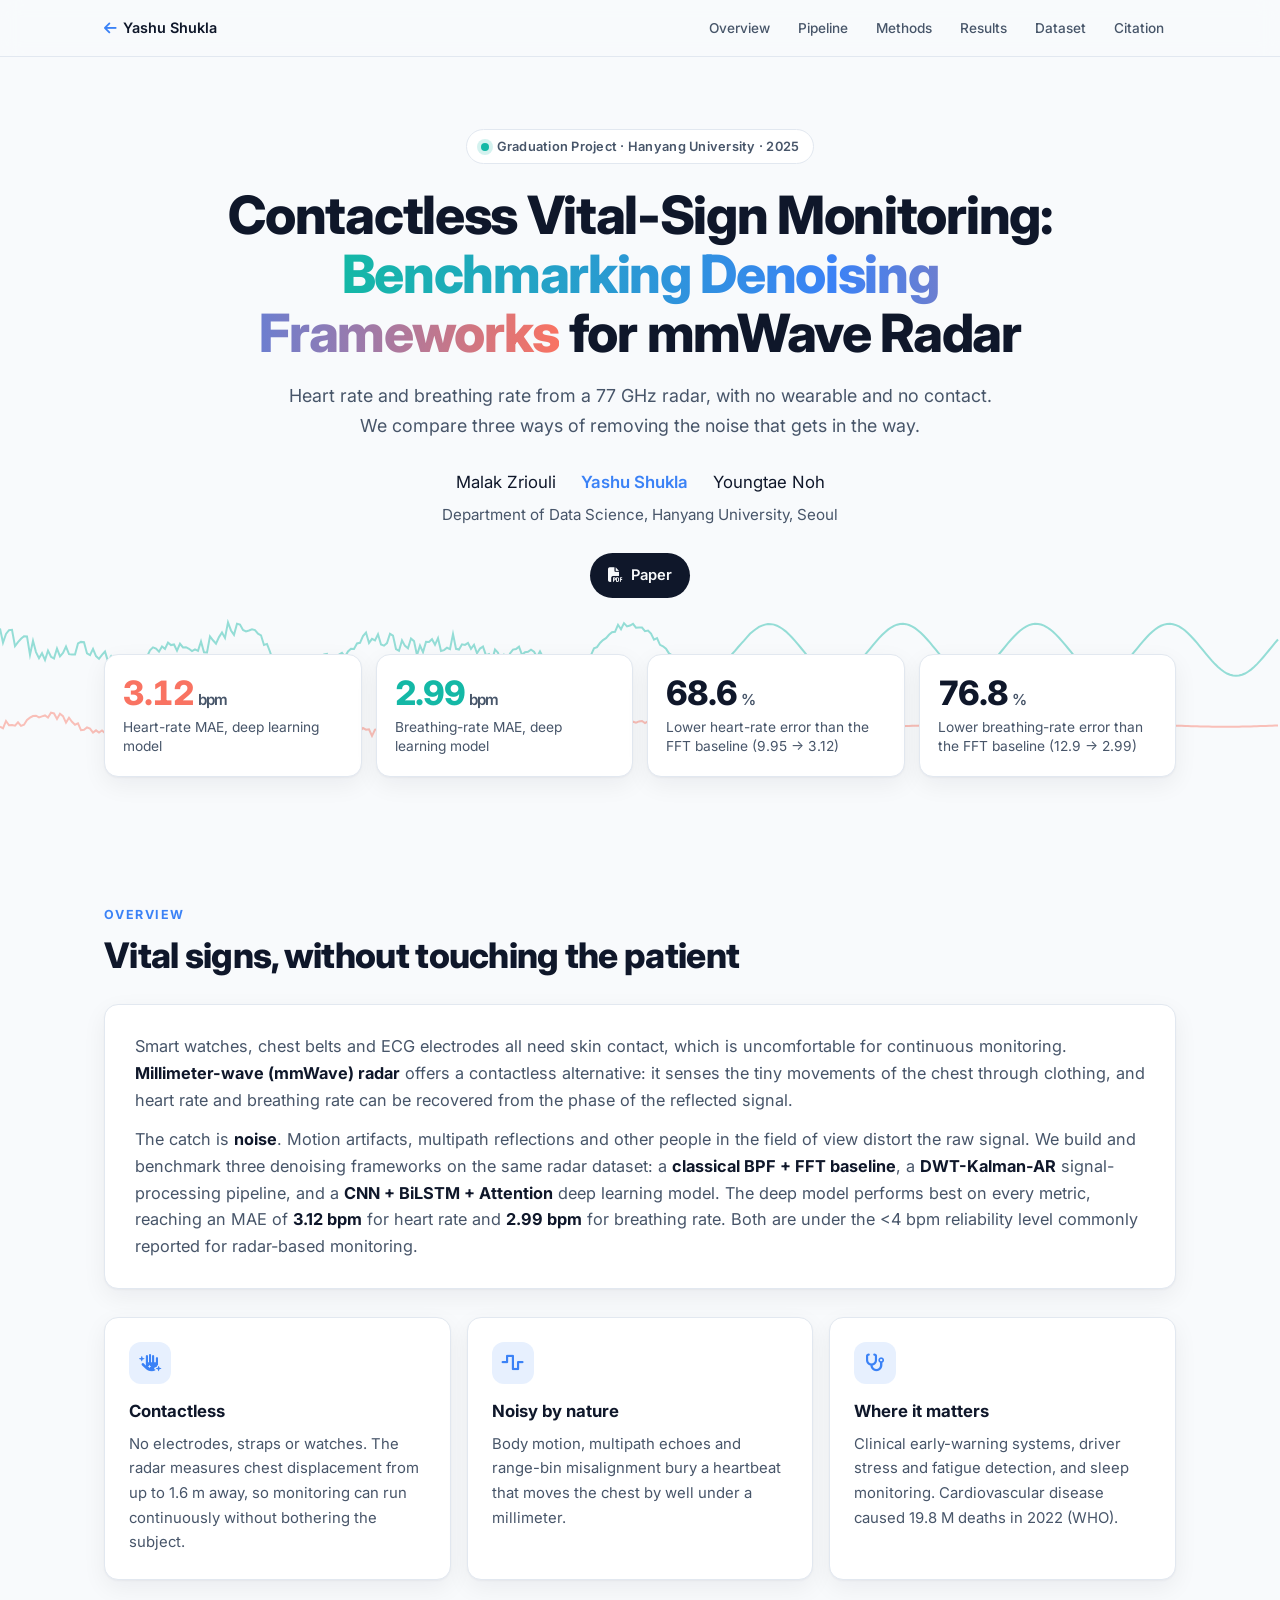
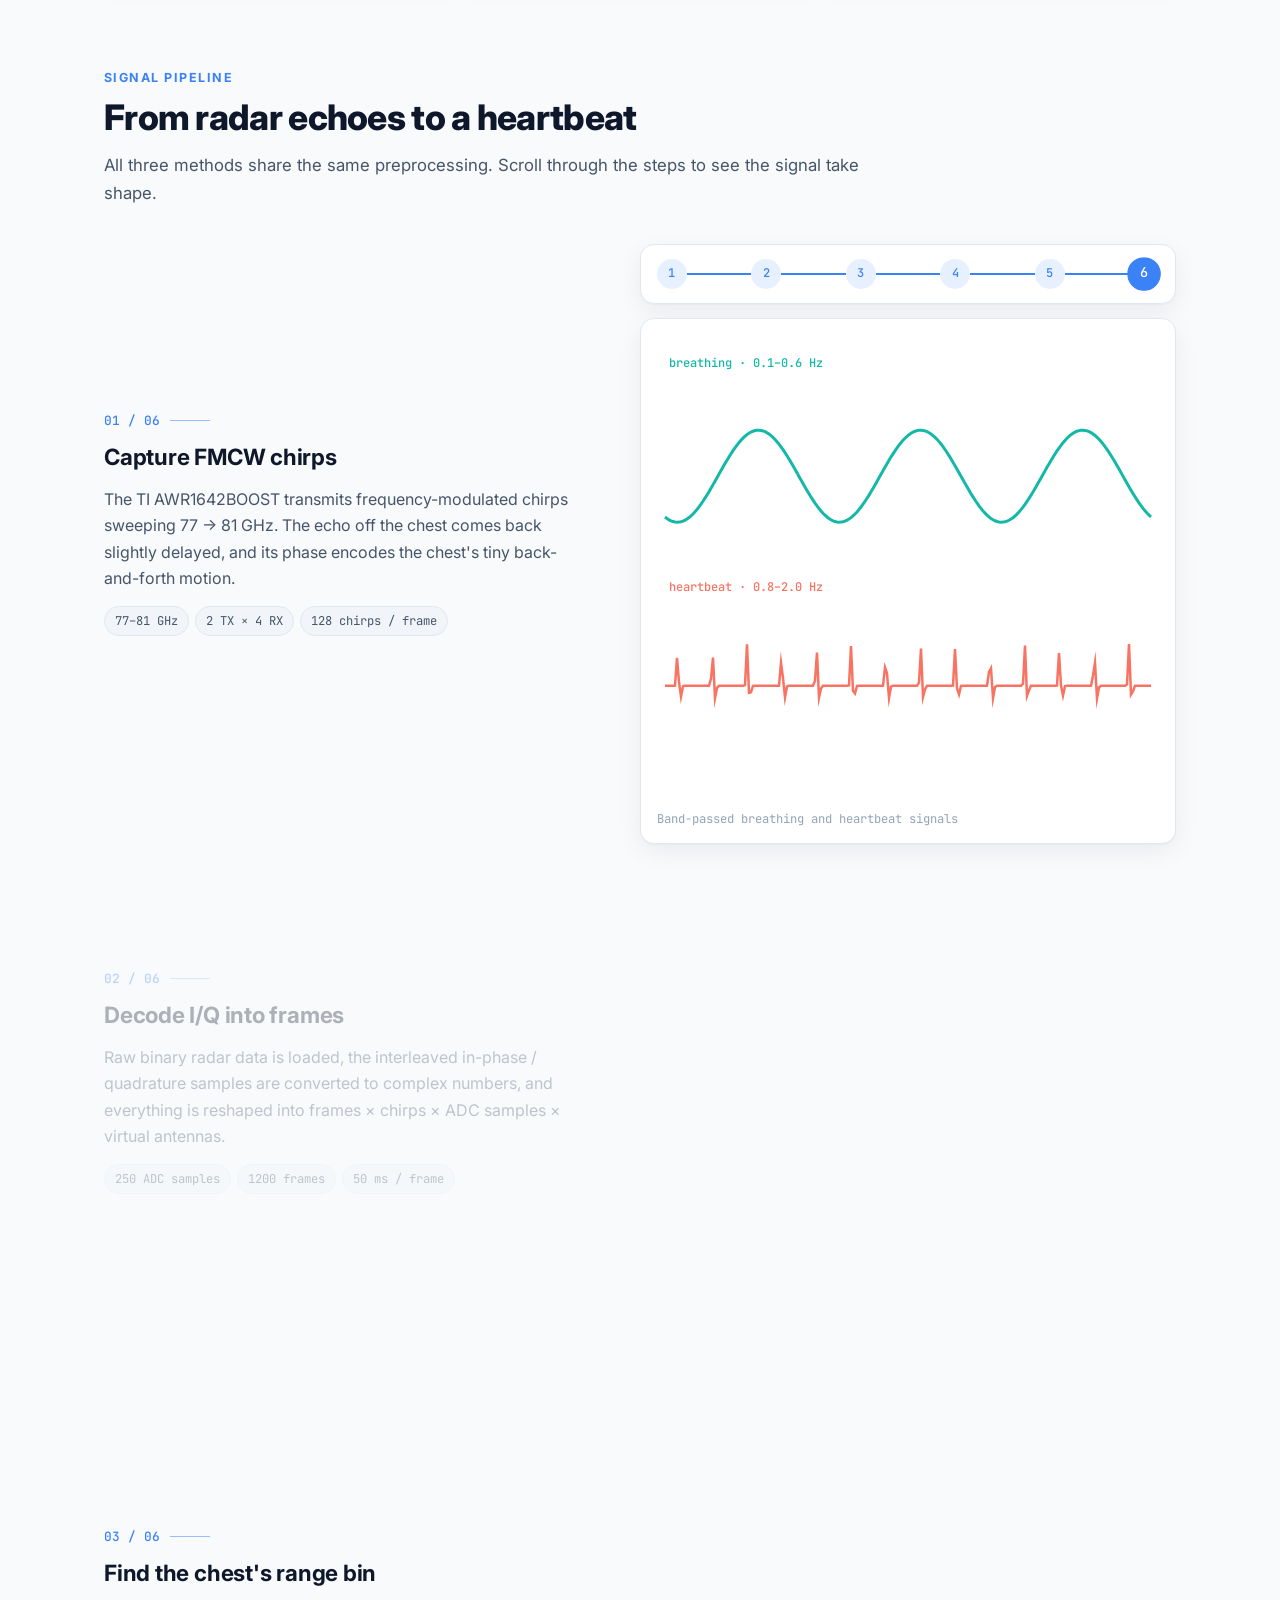
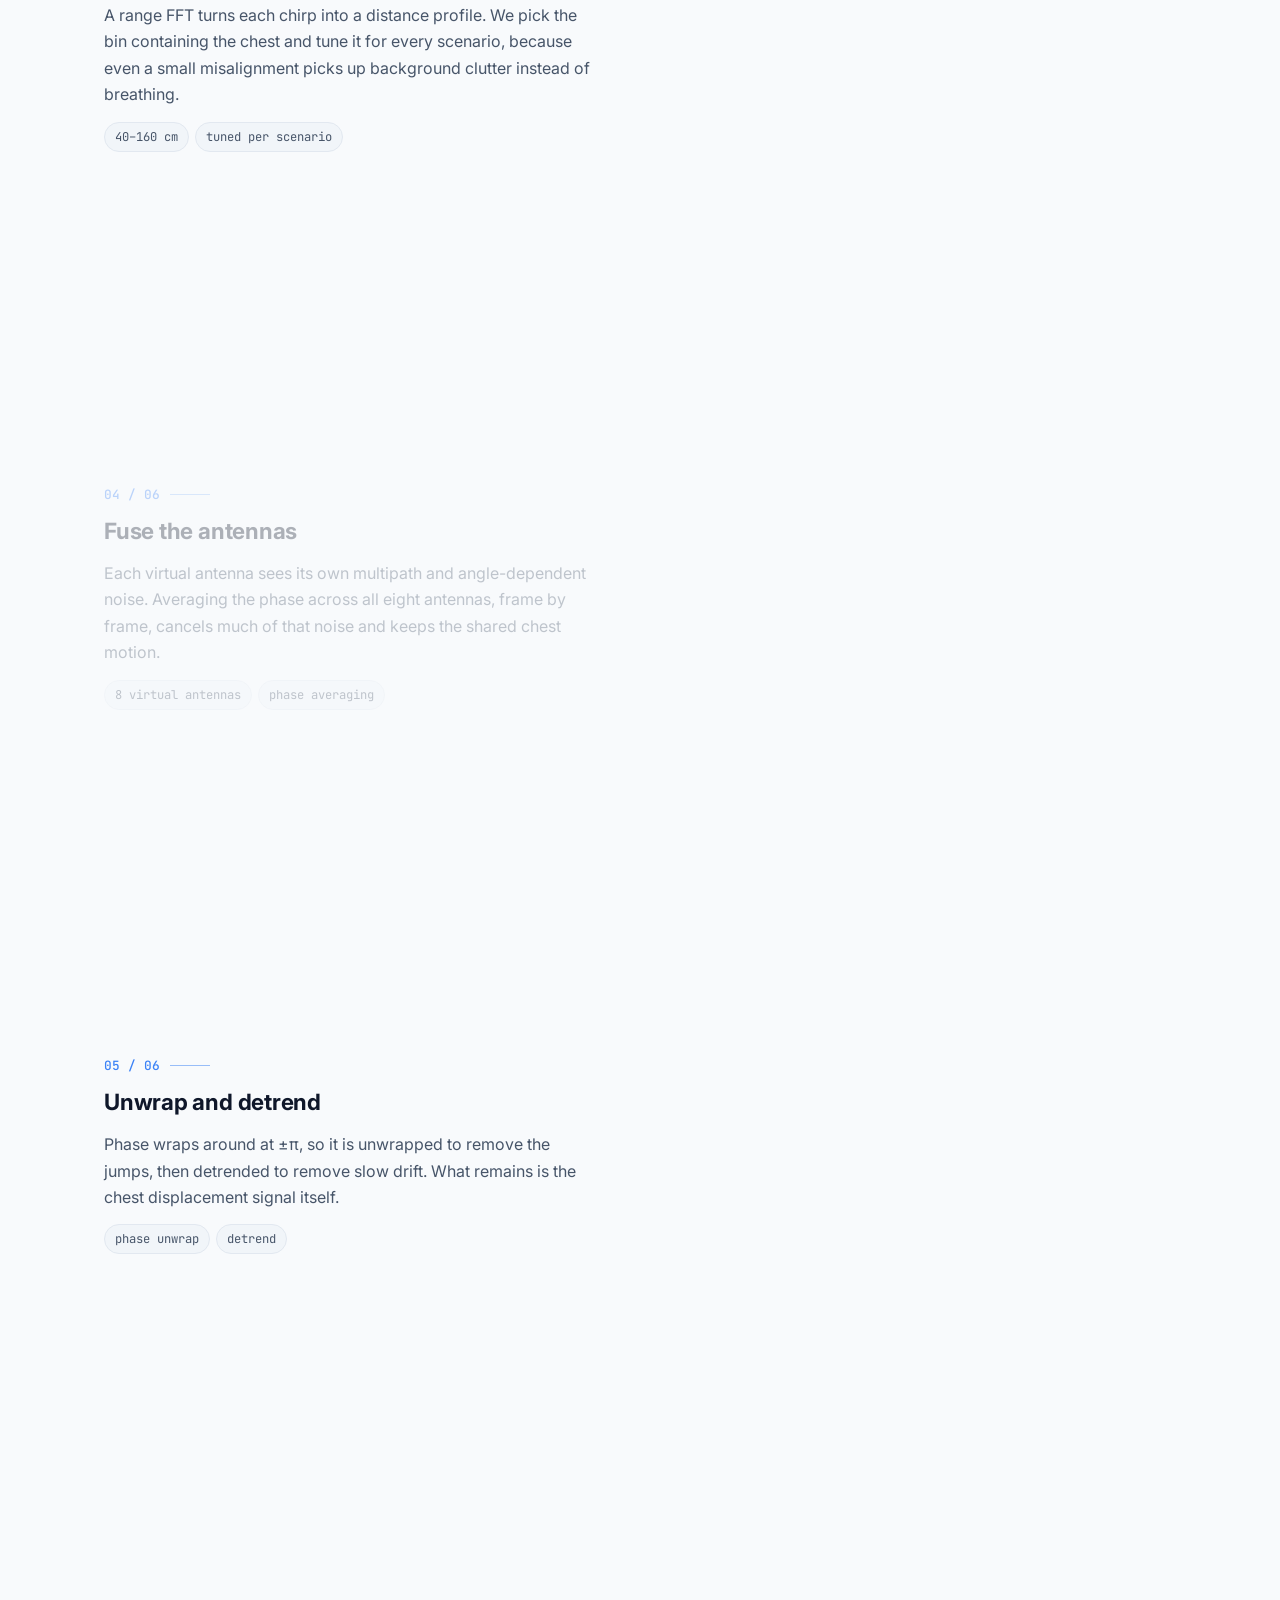
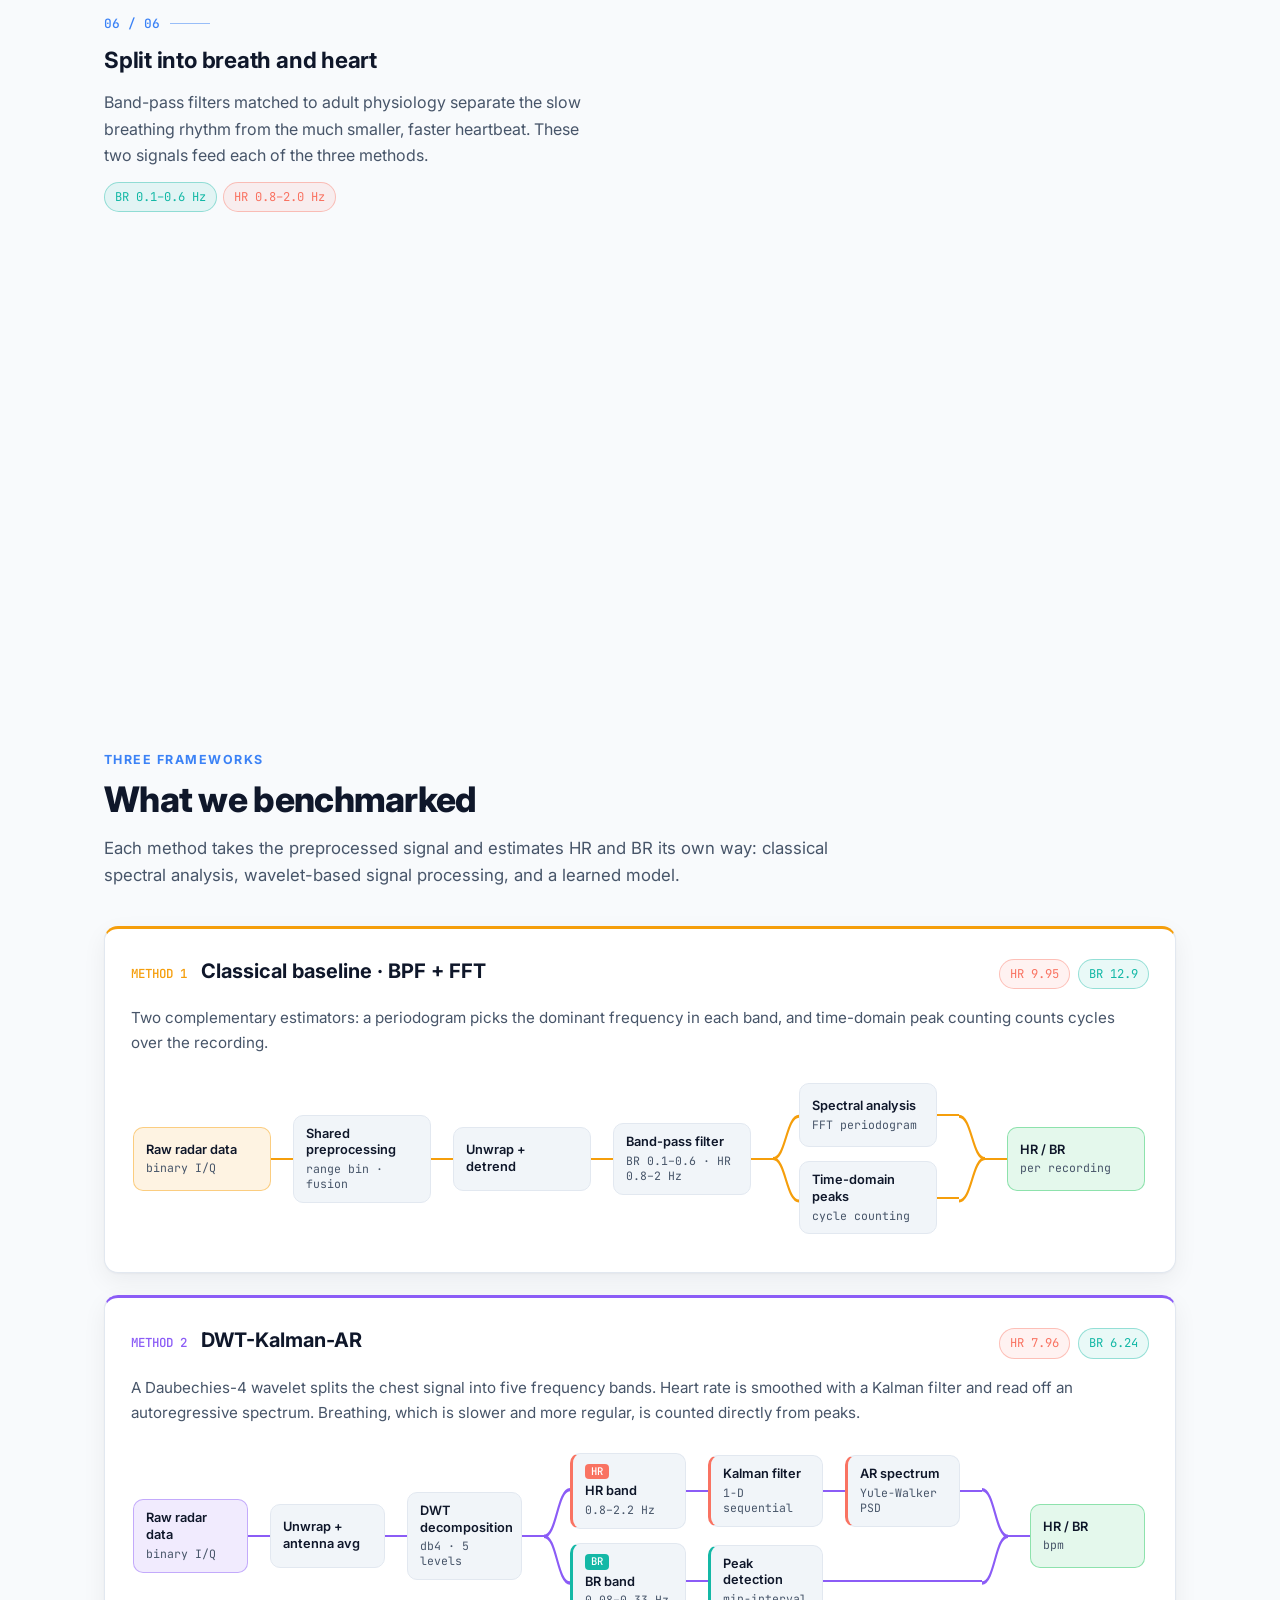
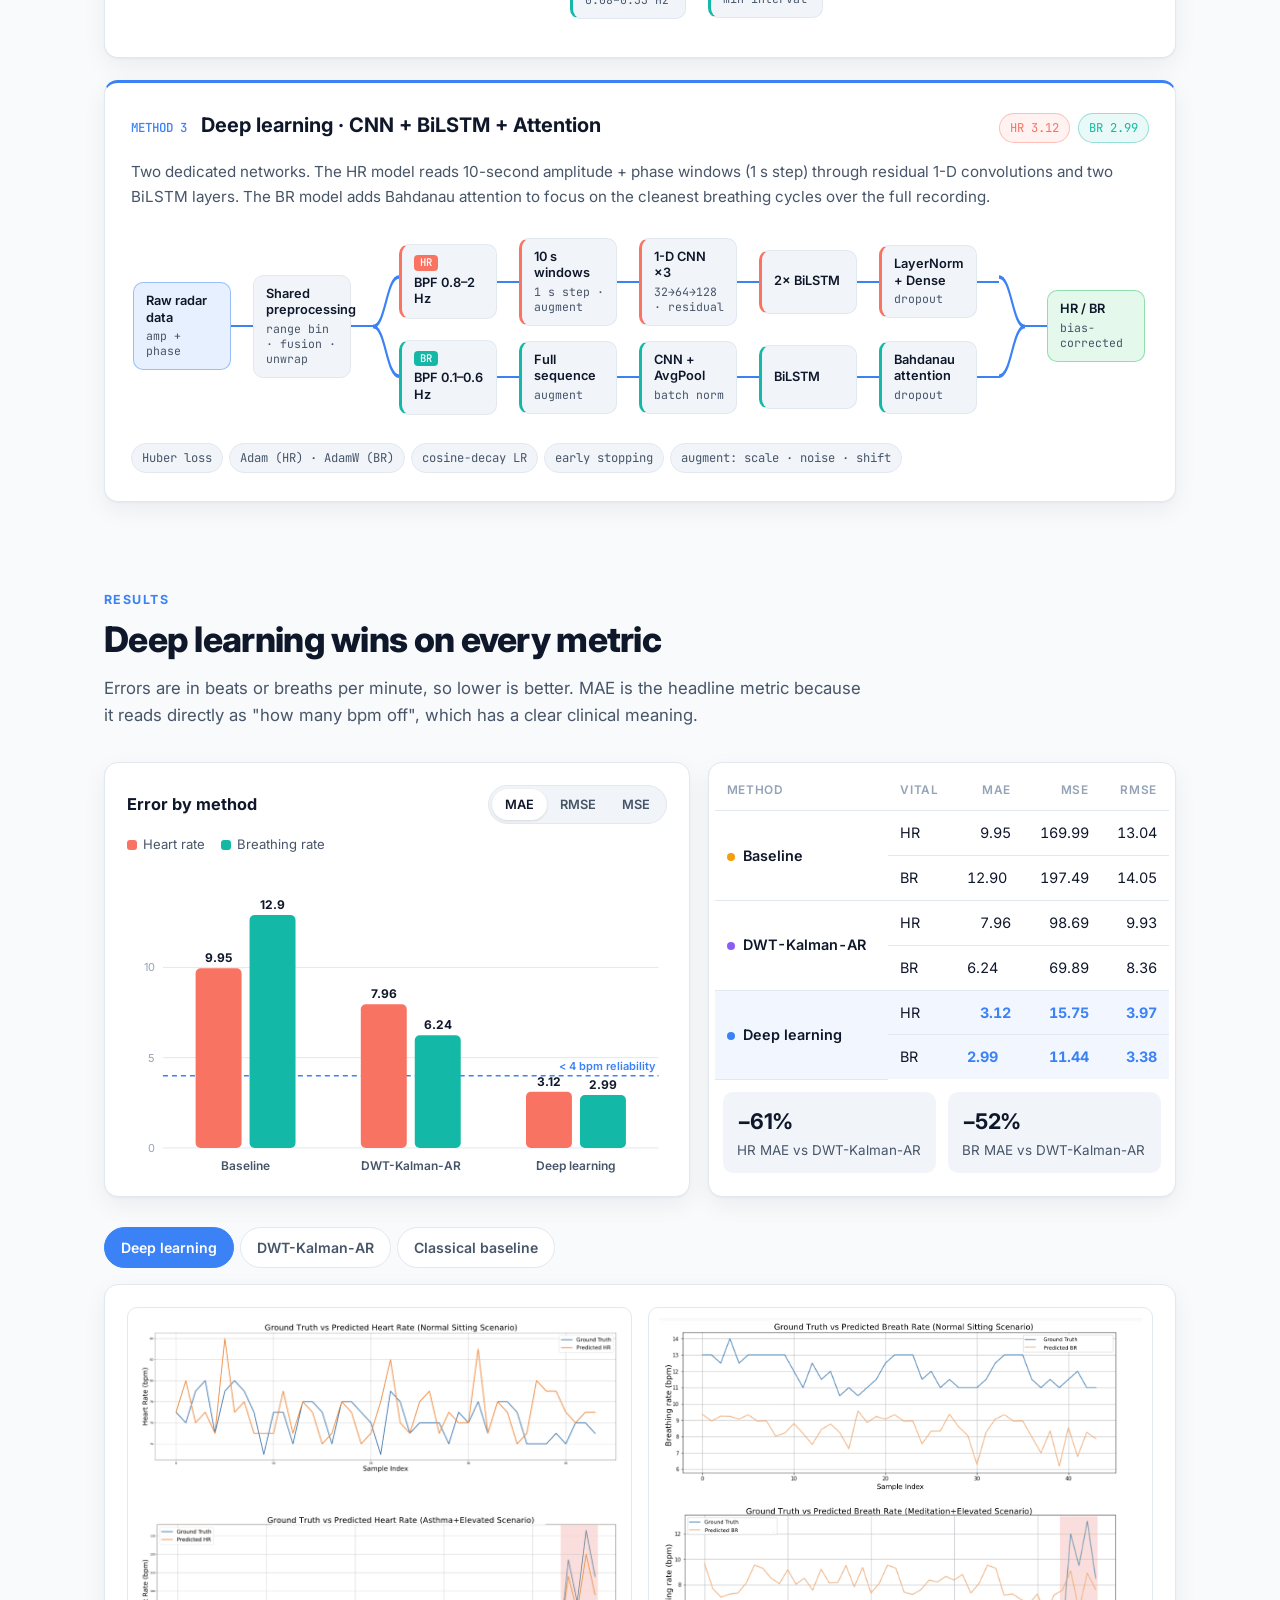
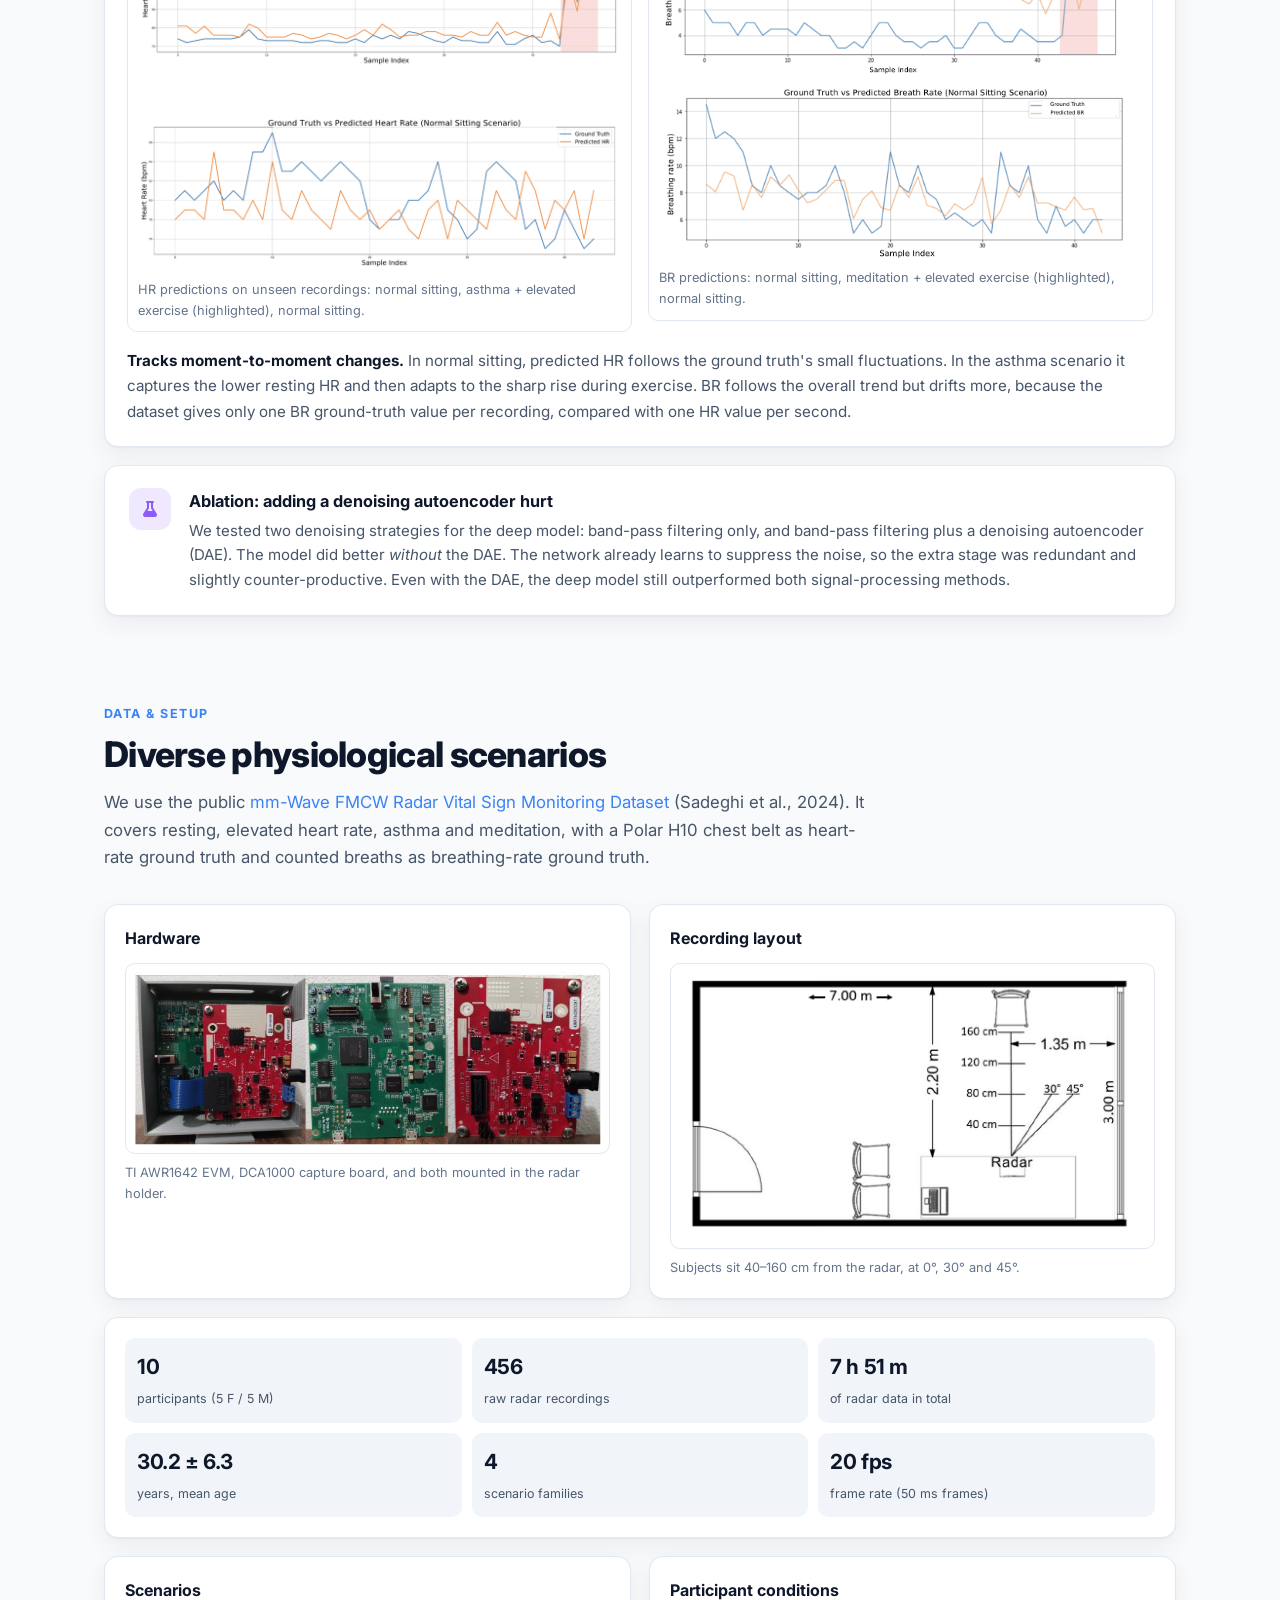
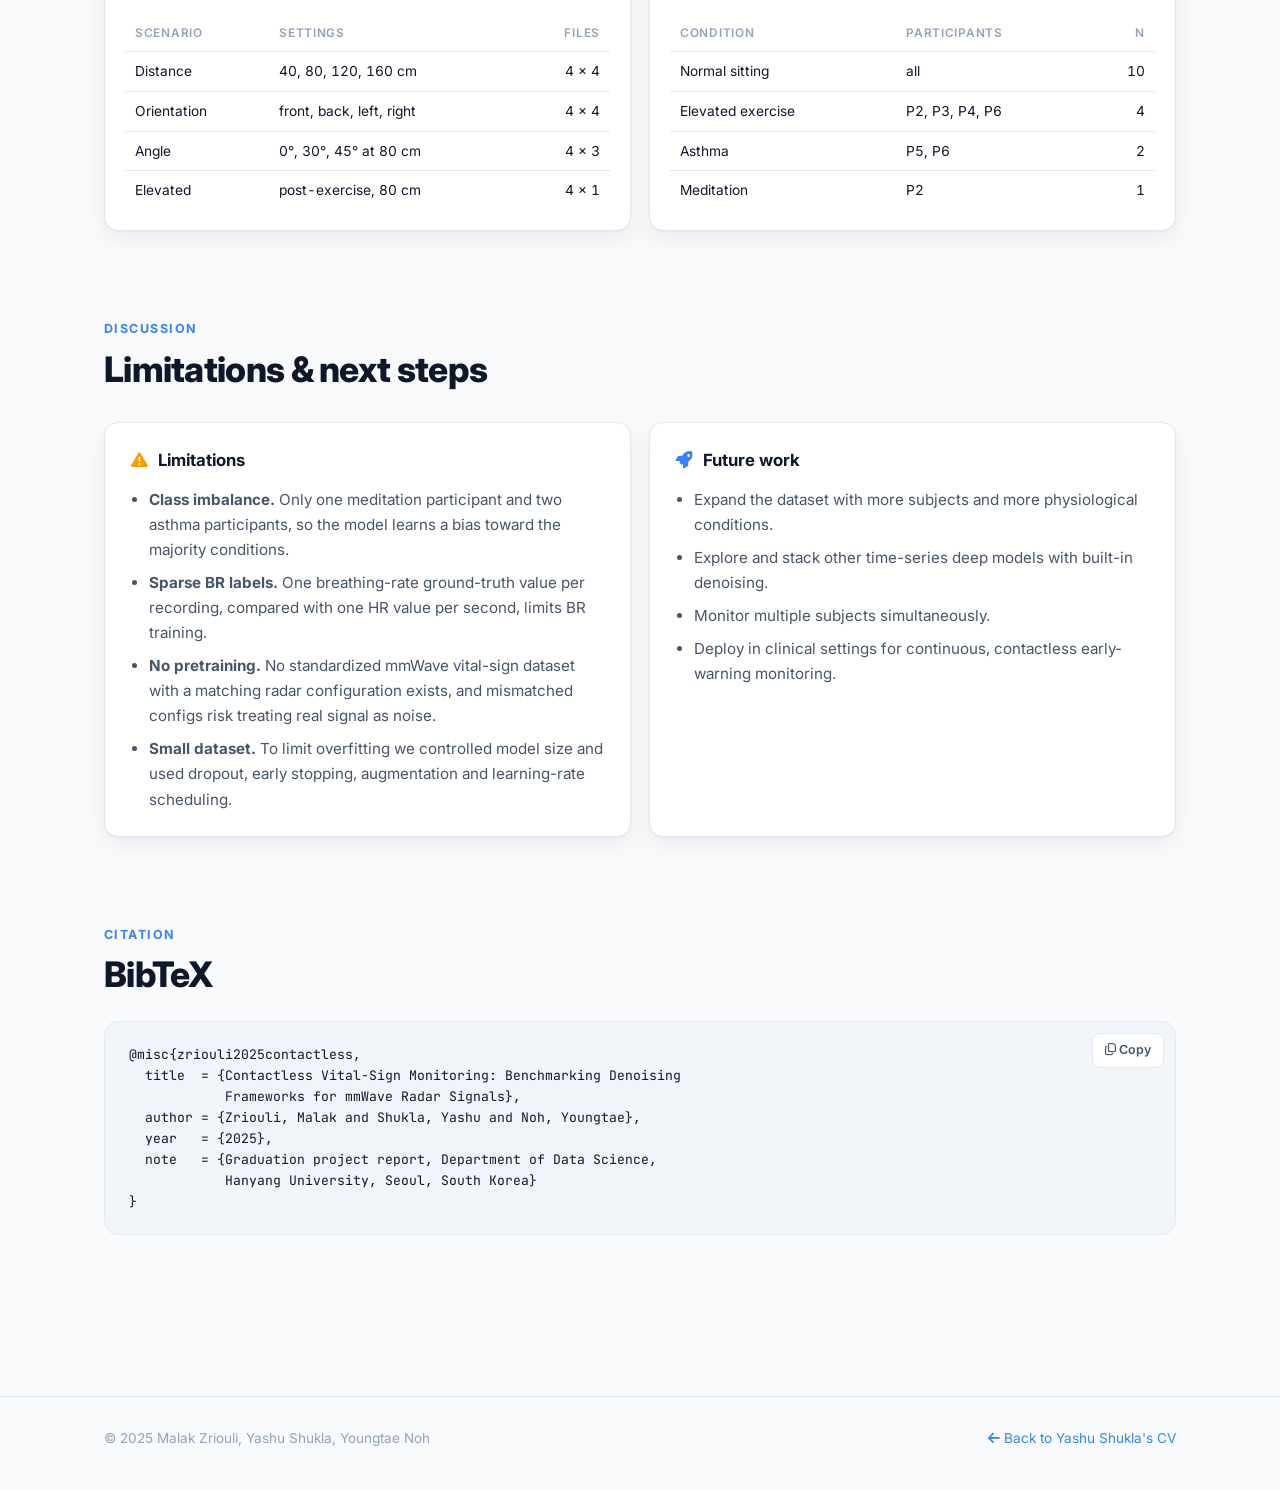
==== commit 77746621: "Remove Dataset and Cite buttons from project page hero Co-Authored-By: Claude Opus 5.5 <noreply@anth" ====
--- a/vitalsign/index.html
+++ b/vitalsign/index.html
@@ -415,8 +415,6 @@
         <div class="affil">Department of Data Science, Hanyang University, Seoul</div>
         <div class="btns">
             <a class="btn" href="paper.pdf" target="_blank"><i class="fa-solid fa-file-pdf"></i>Paper</a>
-            <a class="btn ghost" href="https://arxiv.org/abs/2405.12659" target="_blank"><i class="fa-solid fa-database"></i>Dataset</a>
-            <a class="btn ghost" href="#citation"><i class="fa-solid fa-quote-right"></i>Cite</a>
         </div>
 
         <div class="stats">
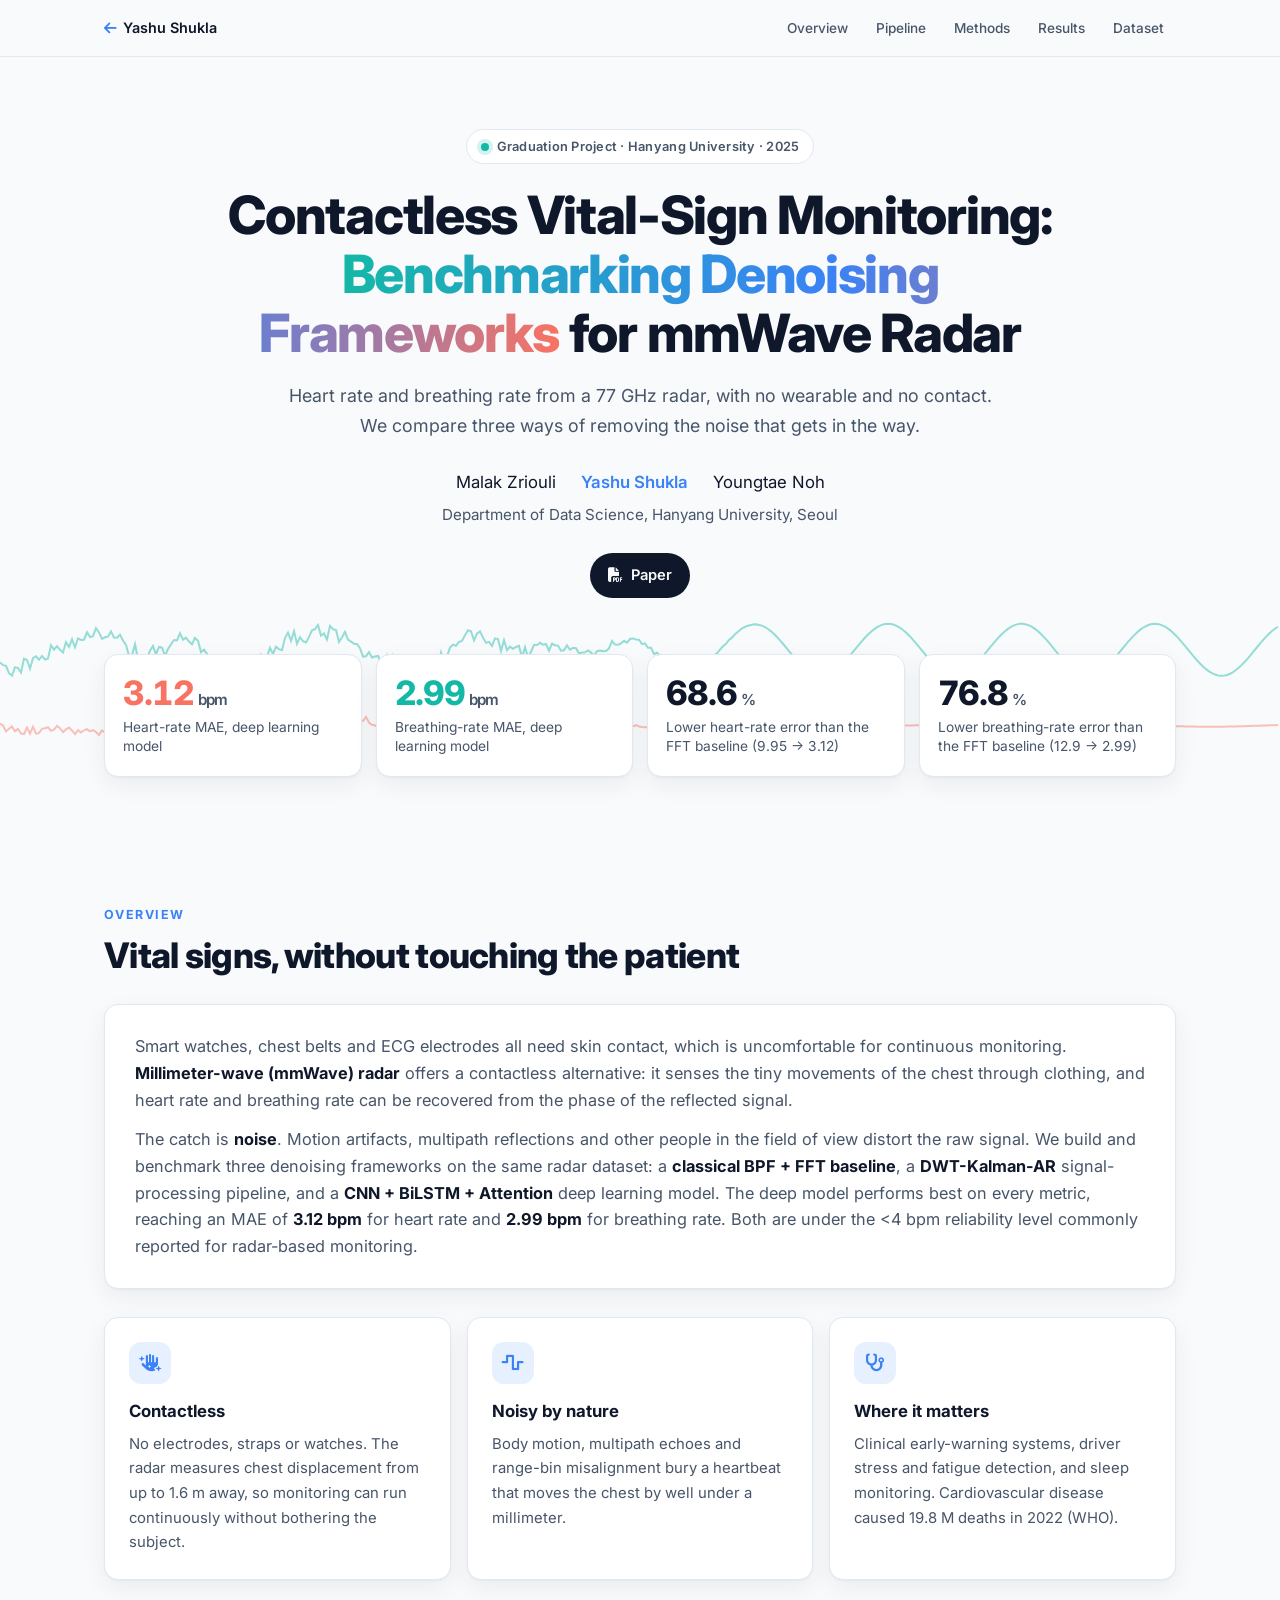
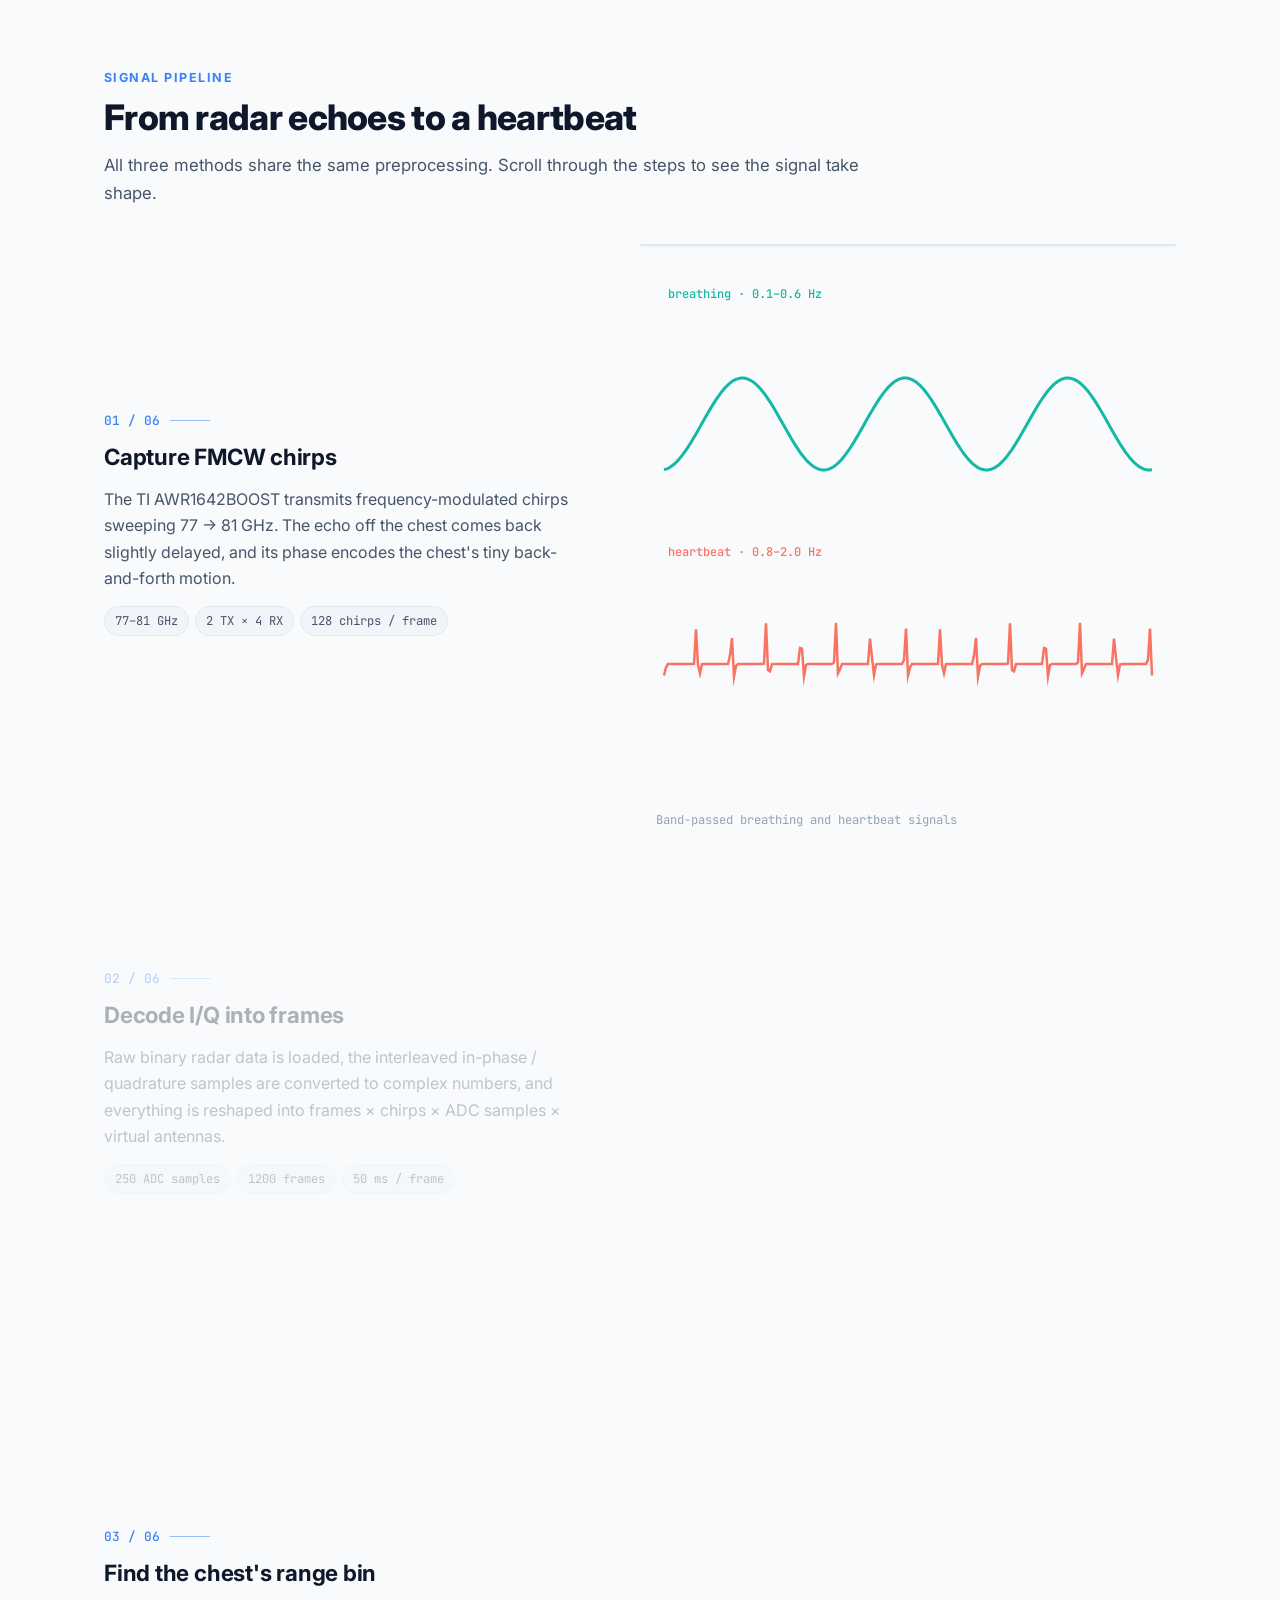
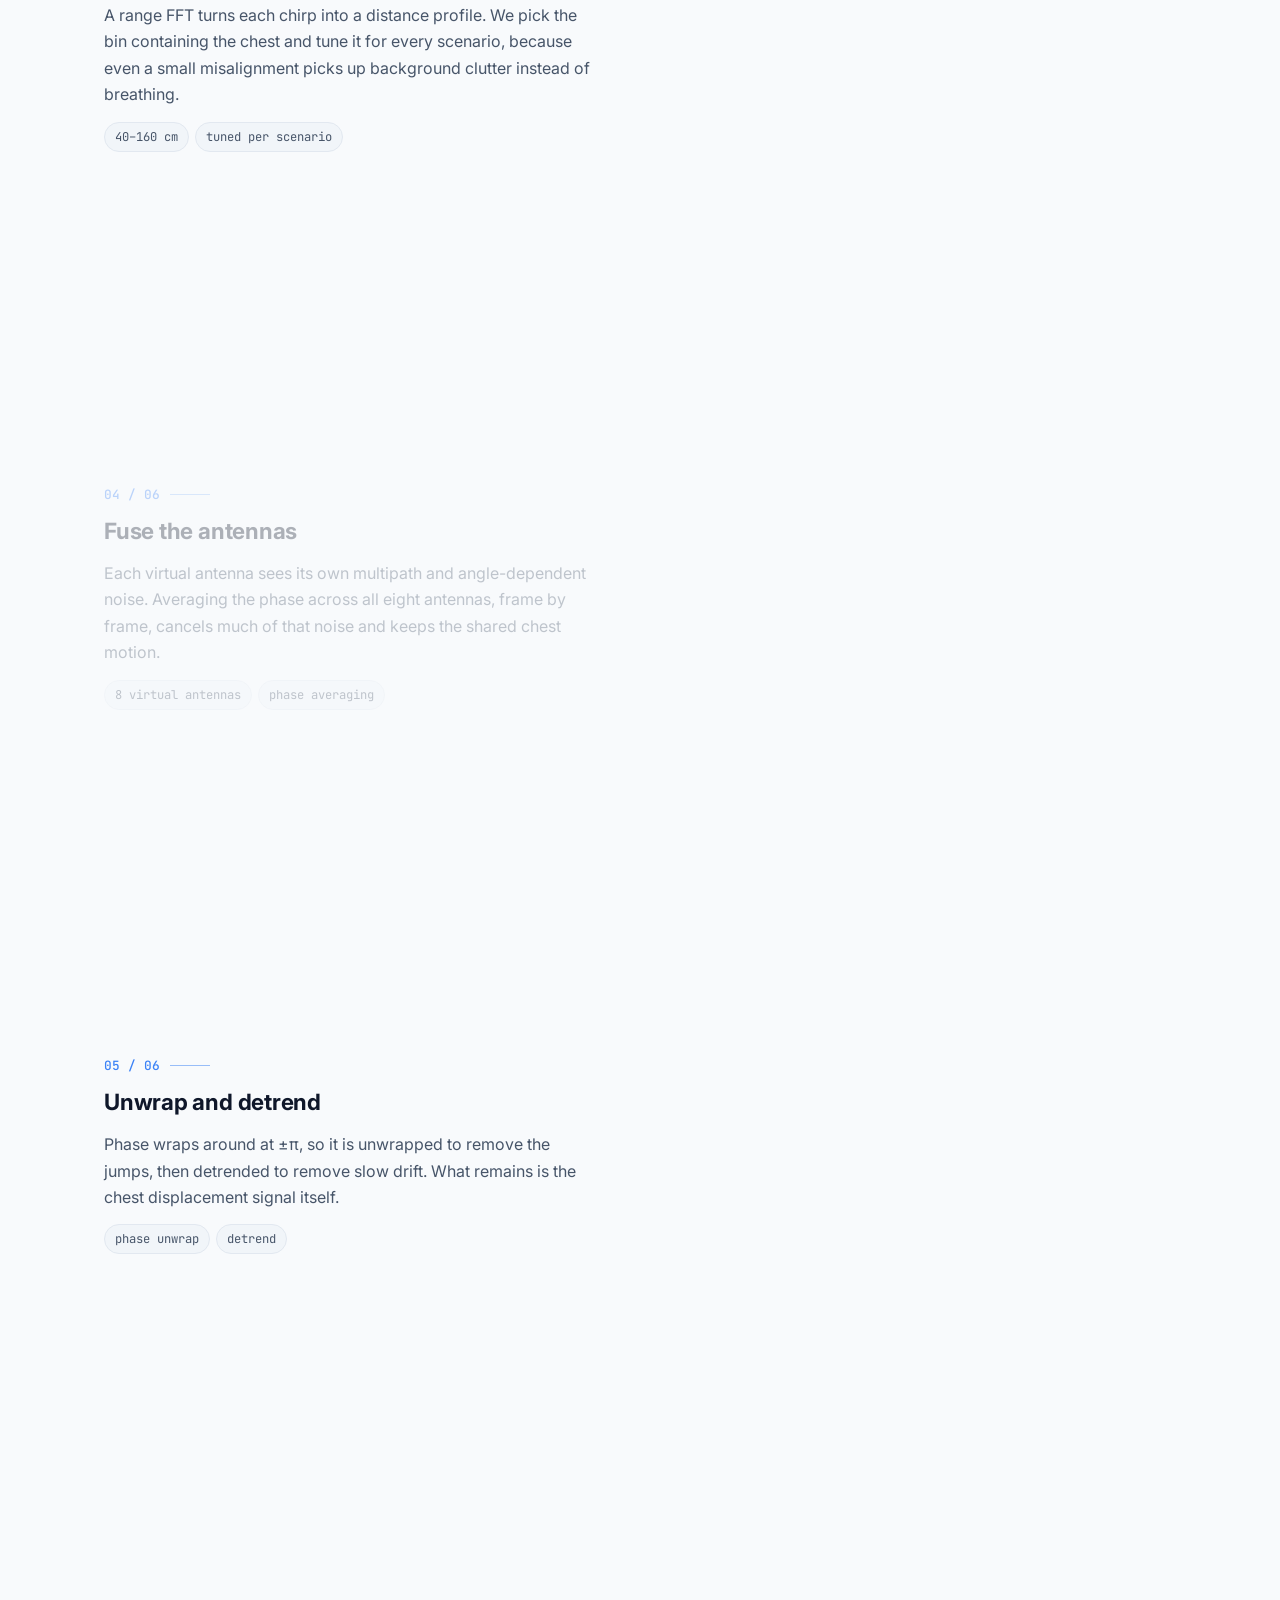
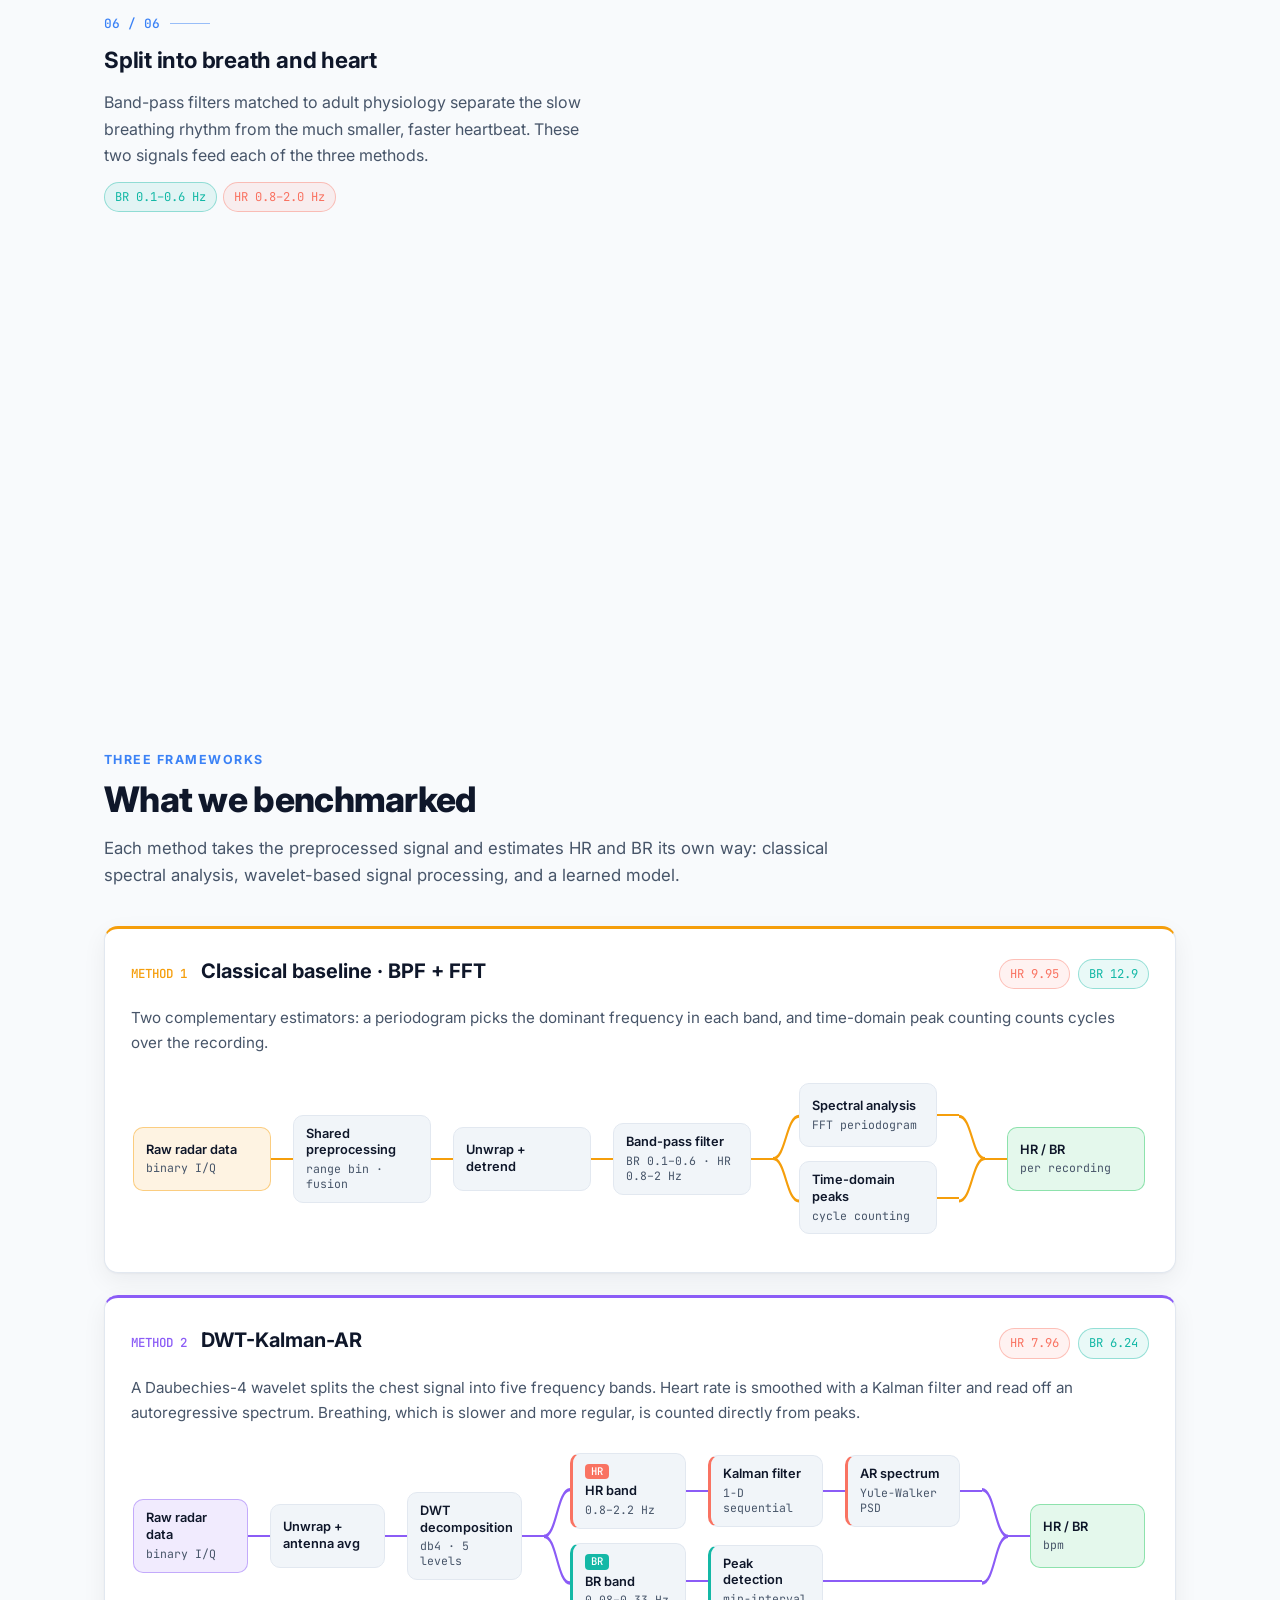
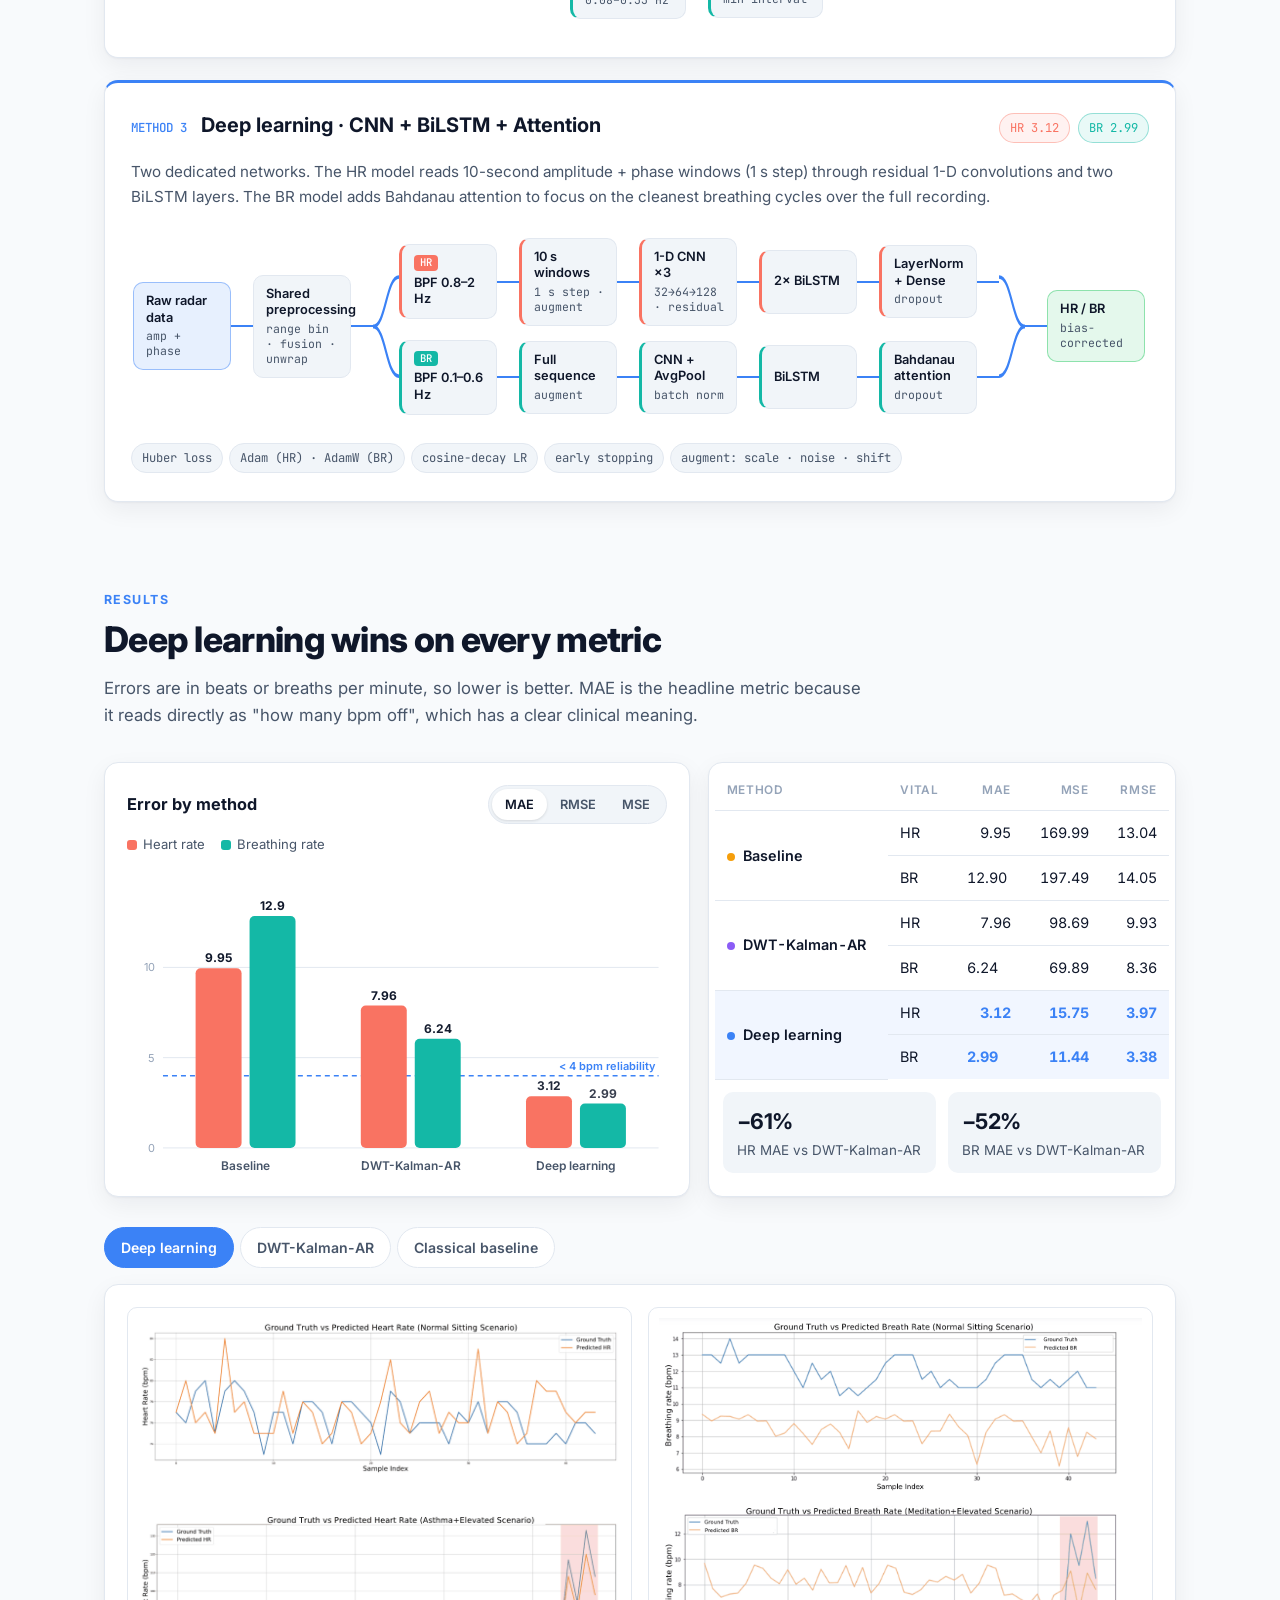
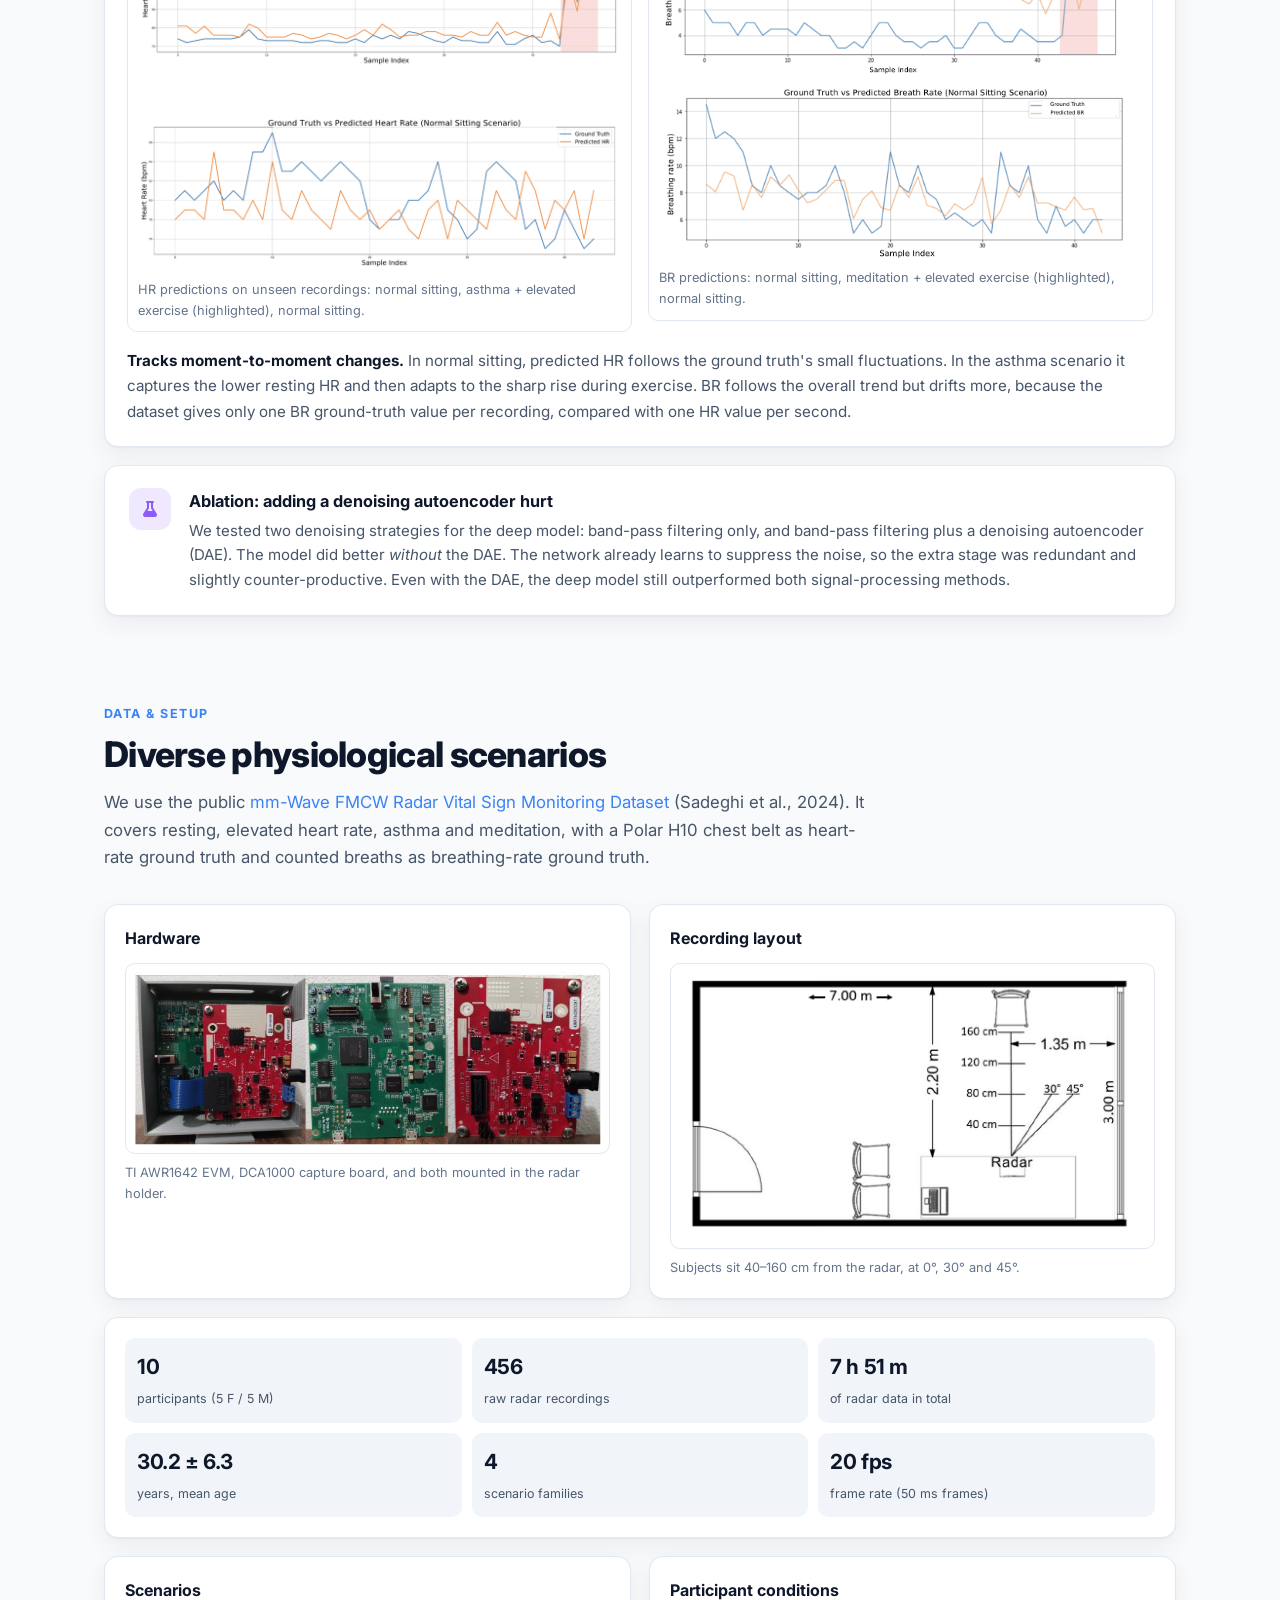
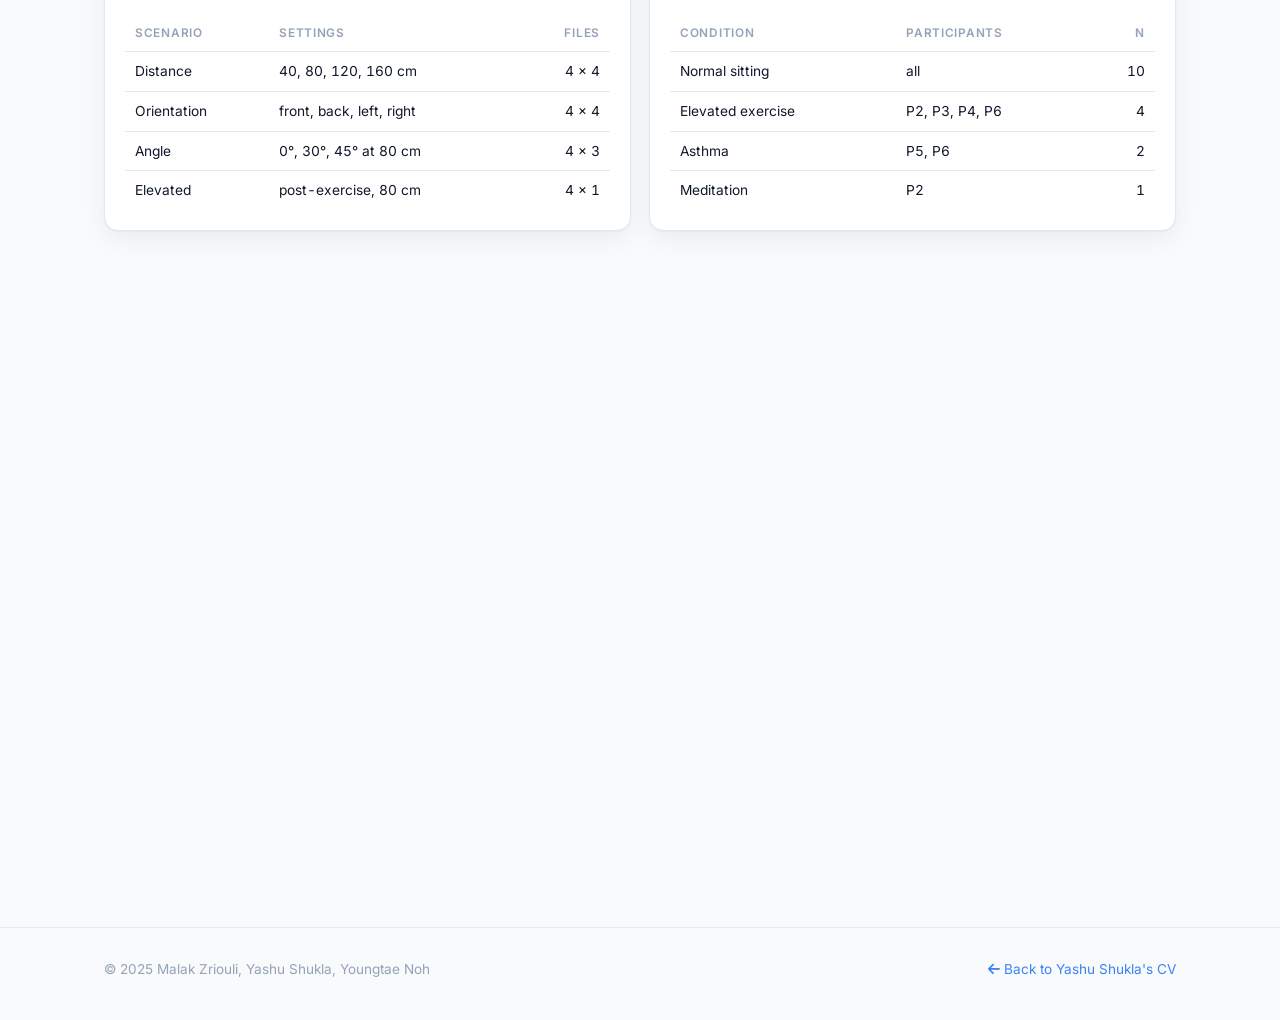
==== commit ebc95aee: "Project page: remove step rail and citation section Co-Authored-By: Claude Opus 5.5 <noreply@anthrop" ====
--- a/vitalsign/index.html
+++ b/vitalsign/index.html
@@ -198,18 +198,11 @@
 .chip.br { color: var(--br); border-color: color-mix(in srgb, var(--br) 40%, transparent); background: color-mix(in srgb, var(--br) 9%, transparent); }
 
 .stage { position: sticky; top: 90px; height: calc(100vh - 130px); max-height: 600px; display: flex; flex-direction: column; gap: 14px; }
-.rail { display: flex; align-items: center; padding: 14px 16px; gap: 0; }
-.rail .node {
     flex: 0 0 auto; width: 30px; height: 30px; border-radius: 50%;
     display: grid; place-items: center; font-family: var(--mono); font-size: 0.75rem; font-weight: 500;
     background: var(--surface-2); color: var(--text-3); border: 1px solid var(--border);
     transition: background 0.35s, color 0.35s, border-color 0.35s, transform 0.35s;
 }
-.rail .node.done { background: var(--accent-soft); color: var(--accent); border-color: transparent; }
-.rail .node.cur { background: var(--accent); color: #fff; border-color: var(--accent); transform: scale(1.12); }
-.rail .seg { flex: 1; height: 2px; background: var(--border); position: relative; overflow: hidden; }
-.rail .seg i { position: absolute; inset: 0; background: var(--accent); transform-origin: 0 50%; transform: scaleX(0); transition: transform 0.45s ease; }
-.rail .seg.done i { transform: scaleX(1); }
 .viz { flex: 1; position: relative; overflow: hidden; }
 .viz canvas { position: absolute; inset: 0; width: 100%; height: 100%; }
 .viz .cap {
@@ -359,17 +352,6 @@
 .two li + li { margin-top: 8px; }
 @media (max-width: 860px) { .two { grid-template-columns: 1fr; } }
 
-/* ---------- citation ---------- */
-.cite { margin-top: 26px; position: relative; }
-.cite pre {
-    padding: 22px 24px; overflow-x: auto; font-family: var(--mono); font-size: 0.82rem; line-height: 1.6;
-    color: var(--text); background: var(--surface-2); border-radius: var(--radius); border: 1px solid var(--border);
-}
-.cite button {
-    position: absolute; top: 12px; right: 12px; font: inherit; font-size: 0.78rem; font-weight: 600;
-    padding: 6px 12px; border-radius: 8px; border: 1px solid var(--border); background: var(--surface); color: var(--text-2); cursor: pointer;
-}
-.ack { margin-top: 22px; color: var(--text-2); font-size: 0.93rem; }
 footer { margin-top: 90px; padding: 30px 0 40px; border-top: 1px solid var(--border); color: var(--text-3); font-size: 0.85rem; }
 footer .wrap { display: flex; justify-content: space-between; gap: 12px; flex-wrap: wrap; }
 
@@ -396,7 +378,6 @@
             <li><a href="#methods">Methods</a></li>
             <li><a href="#results">Results</a></li>
             <li><a href="#dataset">Dataset</a></li>
-            <li><a href="#citation">Citation</a></li>
         </ul>
     </div>
 </nav>
@@ -492,7 +473,6 @@
                 </div>
             </div>
             <div class="stage">
-                <div class="card rail" id="rail"></div>
                 <div class="card viz">
                     <canvas id="pipeViz" aria-label="Animated illustration of the current preprocessing step"></canvas>
                     <div class="cap" id="vizCap"></div>
@@ -716,25 +696,6 @@
         </div>
     </section>
 
-    <!-- ===== Citation ===== -->
-    <section class="block" id="citation">
-        <div class="rv">
-            <div class="kicker">Citation</div>
-            <h2 class="title">BibTeX</h2>
-        </div>
-        <div class="cite rv">
-            <button id="copyBib"><i class="fa-regular fa-copy"></i> Copy</button>
-<pre id="bib">@misc{zriouli2025contactless,
-  title  = {Contactless Vital-Sign Monitoring: Benchmarking Denoising
-            Frameworks for mmWave Radar Signals},
-  author = {Zriouli, Malak and Shukla, Yashu and Noh, Youngtae},
-  year   = {2025},
-  note   = {Graduation project report, Department of Data Science,
-            Hanyang University, Seoul, South Korea}
-}</pre>
-        </div>
-        <p class="ack rv">We thank Prof. Youngtae Noh and researcher Seungyong Shin for their guidance throughout this project, and the Department of Data Science at Hanyang University for supporting this work.</p>
-    </section>
 </main>
 
 <footer>
@@ -823,22 +784,16 @@
 
     /* ---------- pipeline scrollytelling ---------- */
     (function () {
-        var rail = document.getElementById('rail'), N = 6, html = '';
-        for (var i = 0; i < N; i++) { html += '<div class="node">' + (i + 1) + '</div>'; if (i < N - 1) html += '<div class="seg"><i></i></div>'; }
-        rail.innerHTML = html;
-        var nodes = rail.querySelectorAll('.node'), segs = rail.querySelectorAll('.seg');
         var caps = ['TX chirp vs. delayed RX echo', 'Complex samples: I (in-phase) and Q (quadrature)', 'Range profile: the peak marks the chest', '8 noisy antenna phases → one fused signal', 'Wrapped phase (grey) → unwrapped & detrended', 'Band-passed breathing and heartbeat signals'];
         var capEl = document.getElementById('vizCap');
         var cur = 0, prev = 0, tSwitch = 0;
         function setStep(k) {
             if (k === cur) return;
             prev = cur; cur = k; tSwitch = performance.now();
-            nodes.forEach(function (n, i) { n.classList.toggle('done', i < k); n.classList.toggle('cur', i === k); });
-            segs.forEach(function (s, i) { s.classList.toggle('done', i < k); });
             document.querySelectorAll('.step').forEach(function (s) { s.classList.toggle('on', +s.dataset.step === k); });
             capEl.textContent = caps[k];
         }
-        nodes[0].classList.add('cur'); document.querySelector('.step').classList.add('on'); capEl.textContent = caps[0];
+        document.querySelector('.step').classList.add('on'); capEl.textContent = caps[0];
         var so = new IntersectionObserver(function (es) {
             es.forEach(function (e) { if (e.isIntersecting) setStep(+e.target.dataset.step); });
         }, { rootMargin: '-45% 0px -45% 0px' });
@@ -1052,12 +1007,6 @@
     });
     lb.addEventListener('click', function () { lb.classList.remove('on'); });
     addEventListener('keydown', function (e) { if (e.key === 'Escape') lb.classList.remove('on'); });
-    document.getElementById('copyBib').addEventListener('click', function () {
-        var b = this;
-        navigator.clipboard.writeText(document.getElementById('bib').textContent).then(function () {
-            b.innerHTML = '<i class="fa-solid fa-check"></i> Copied'; setTimeout(function () { b.innerHTML = '<i class="fa-regular fa-copy"></i> Copy'; }, 1600);
-        });
-    });
 })();
 </script>
 </body>
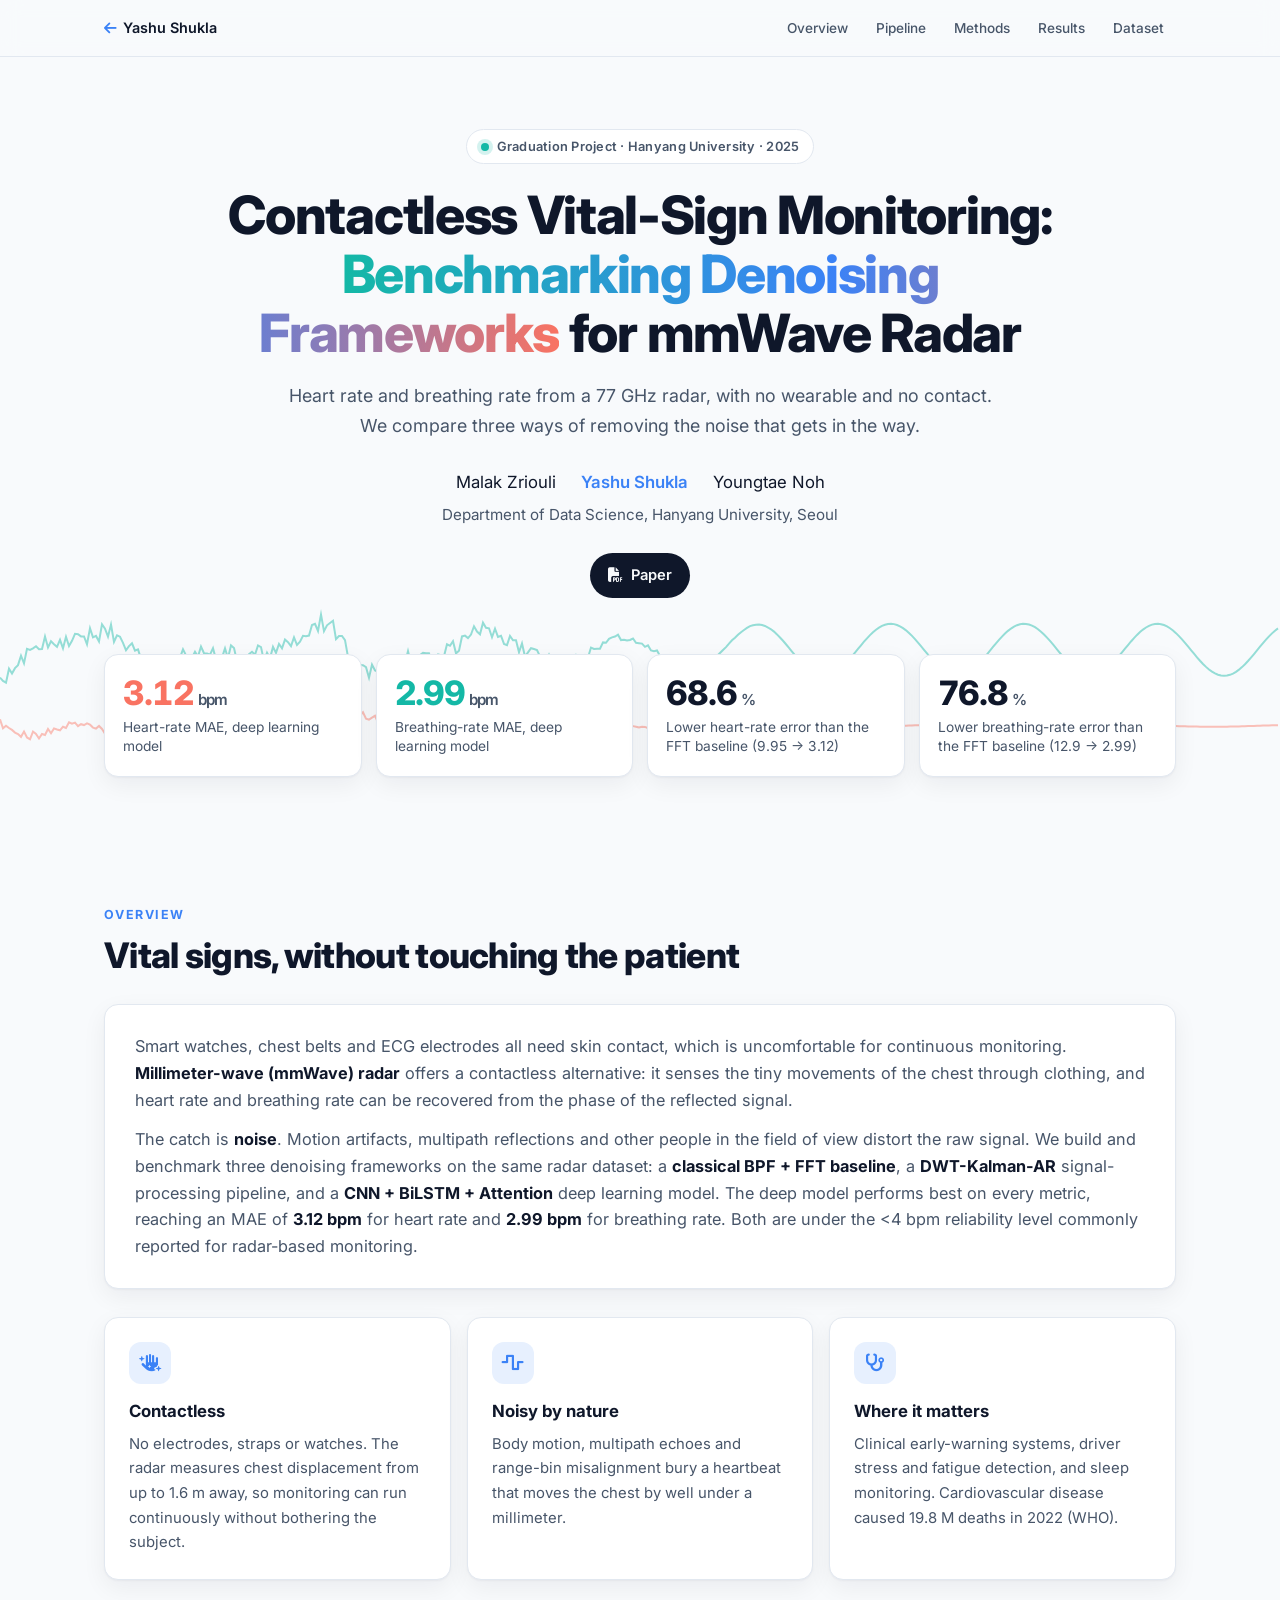
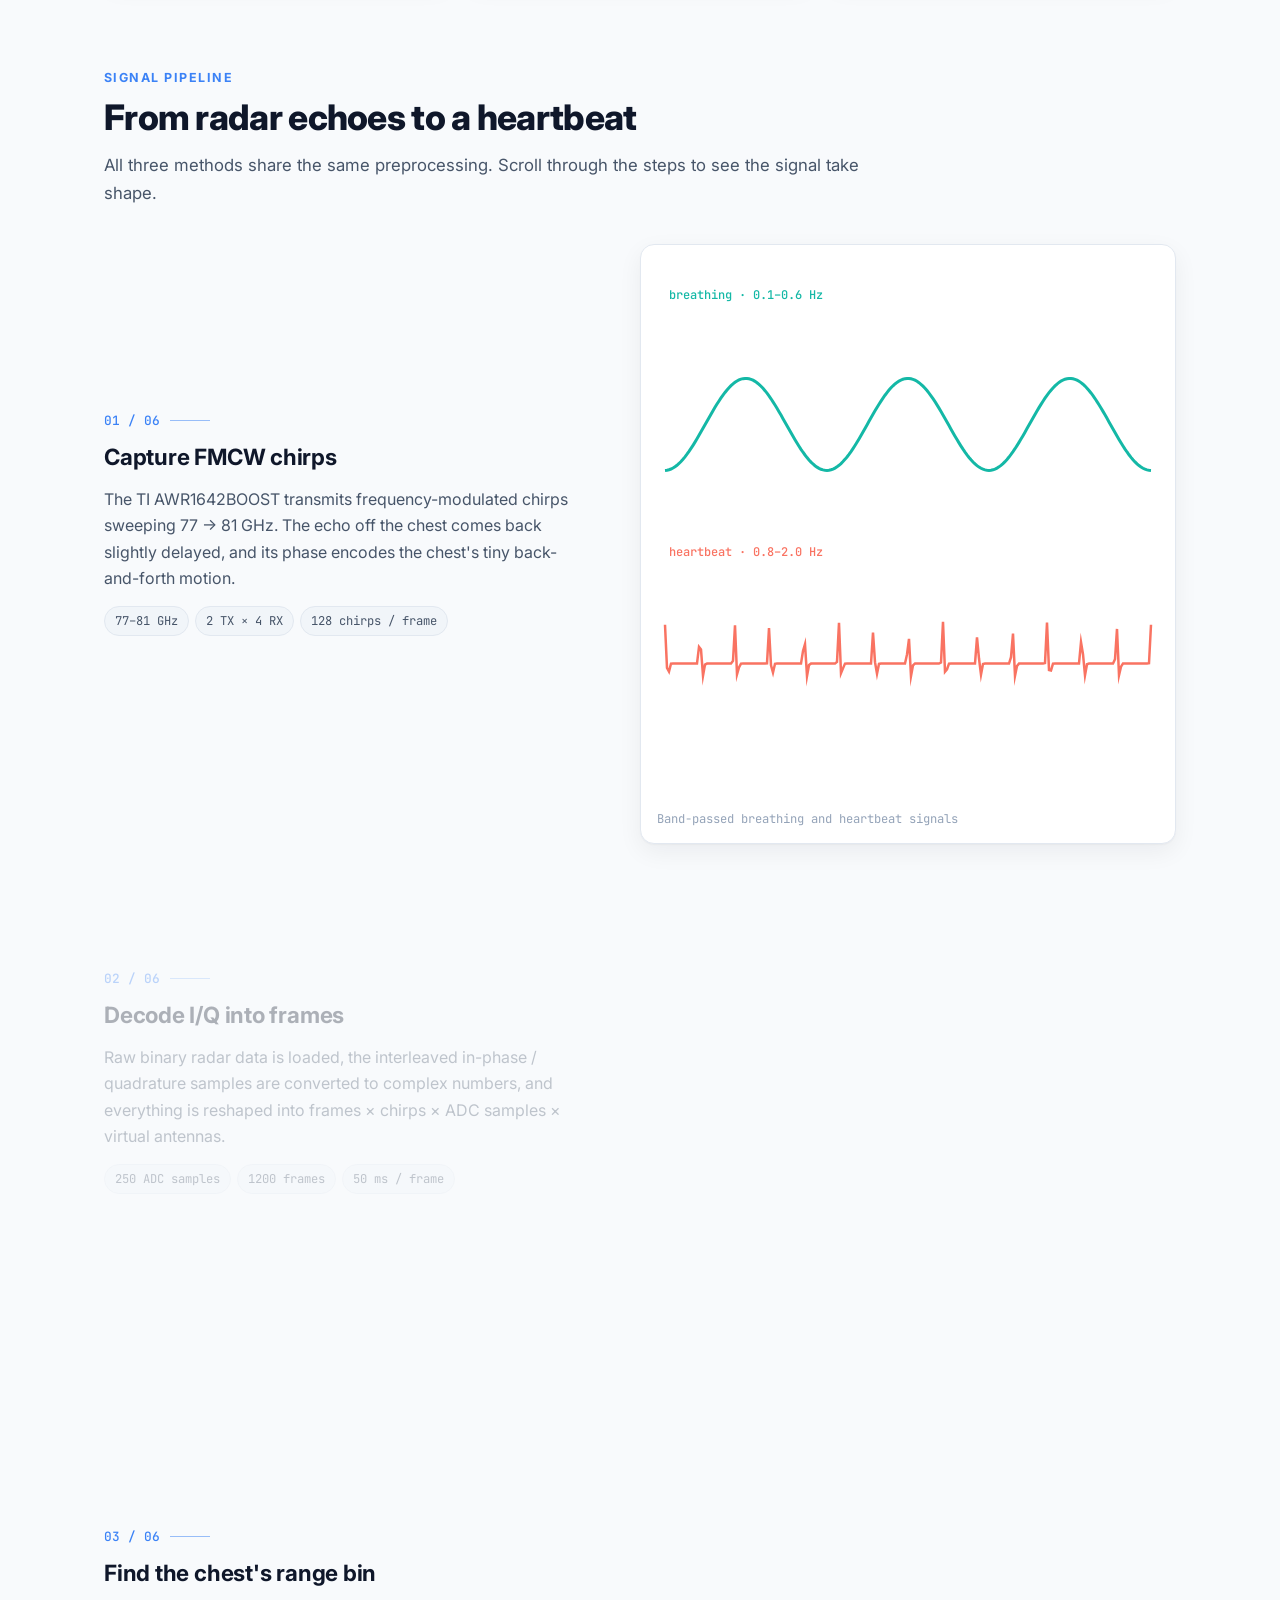
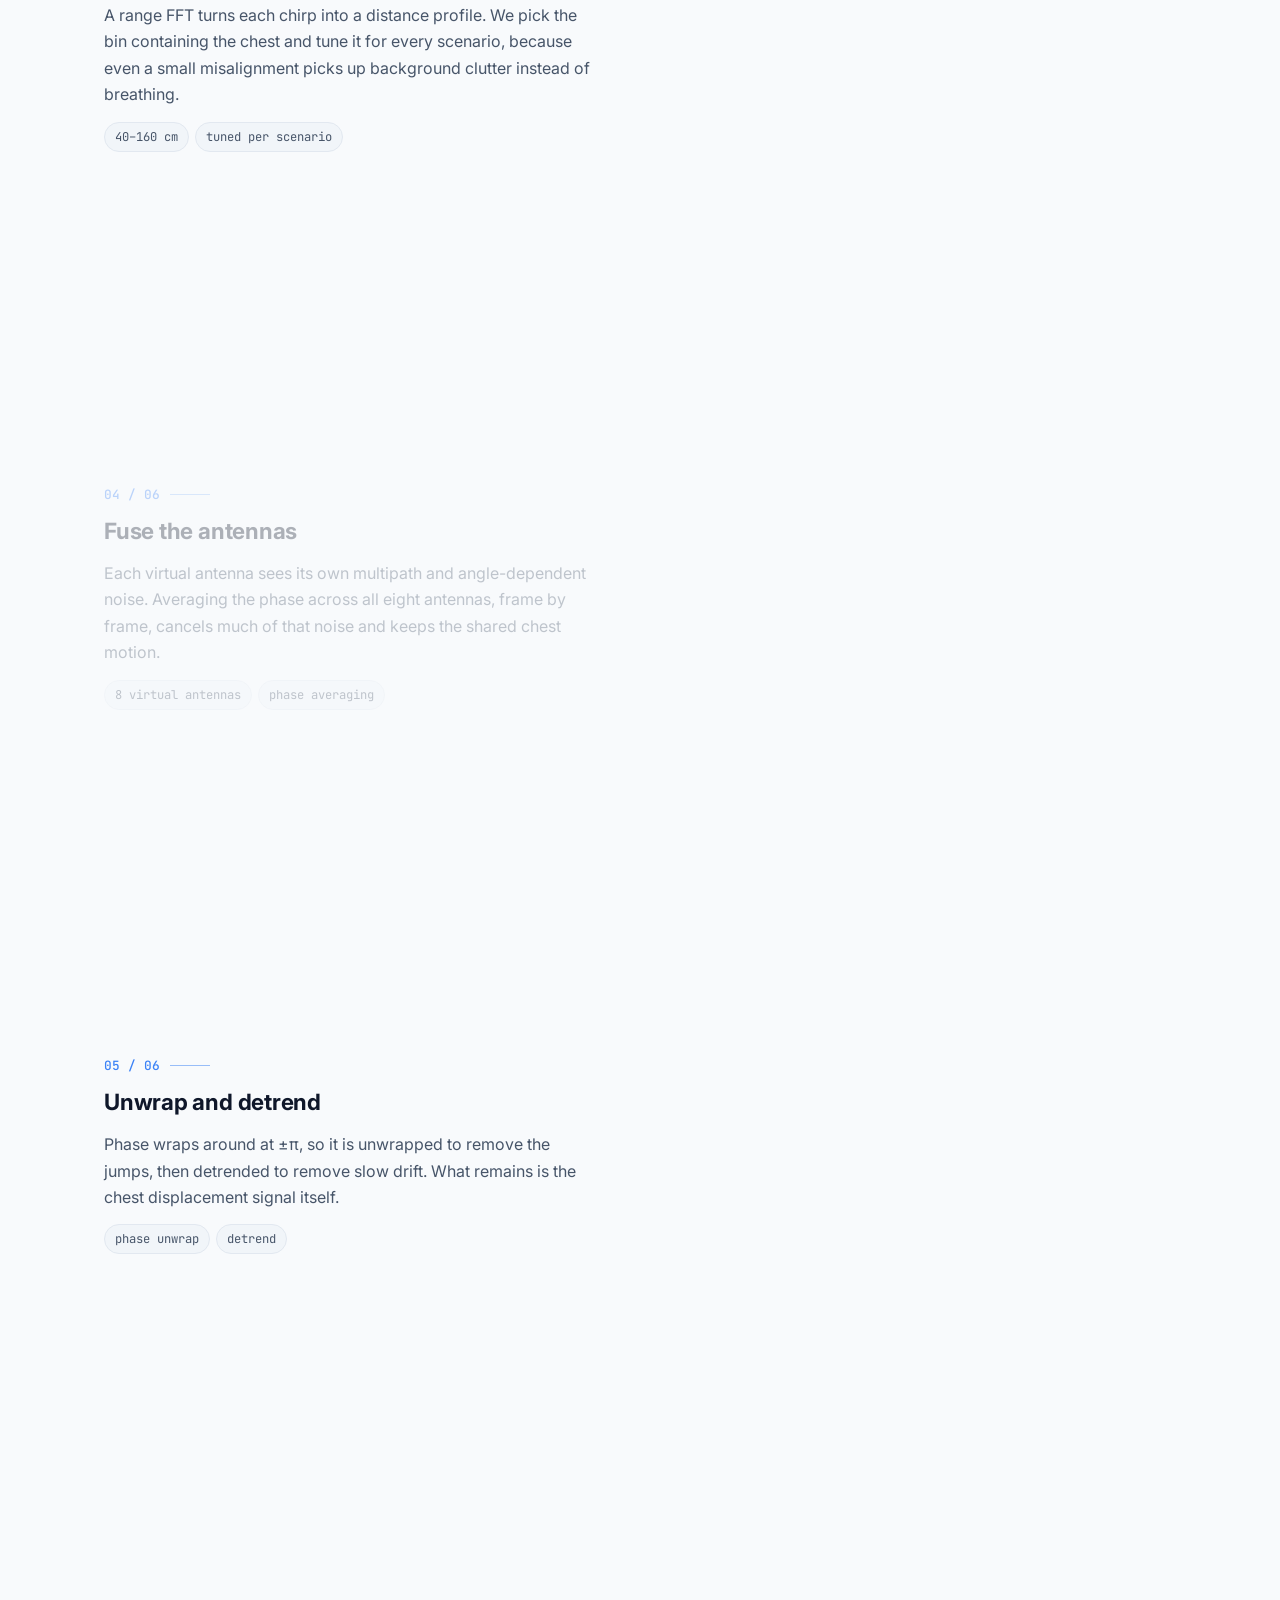
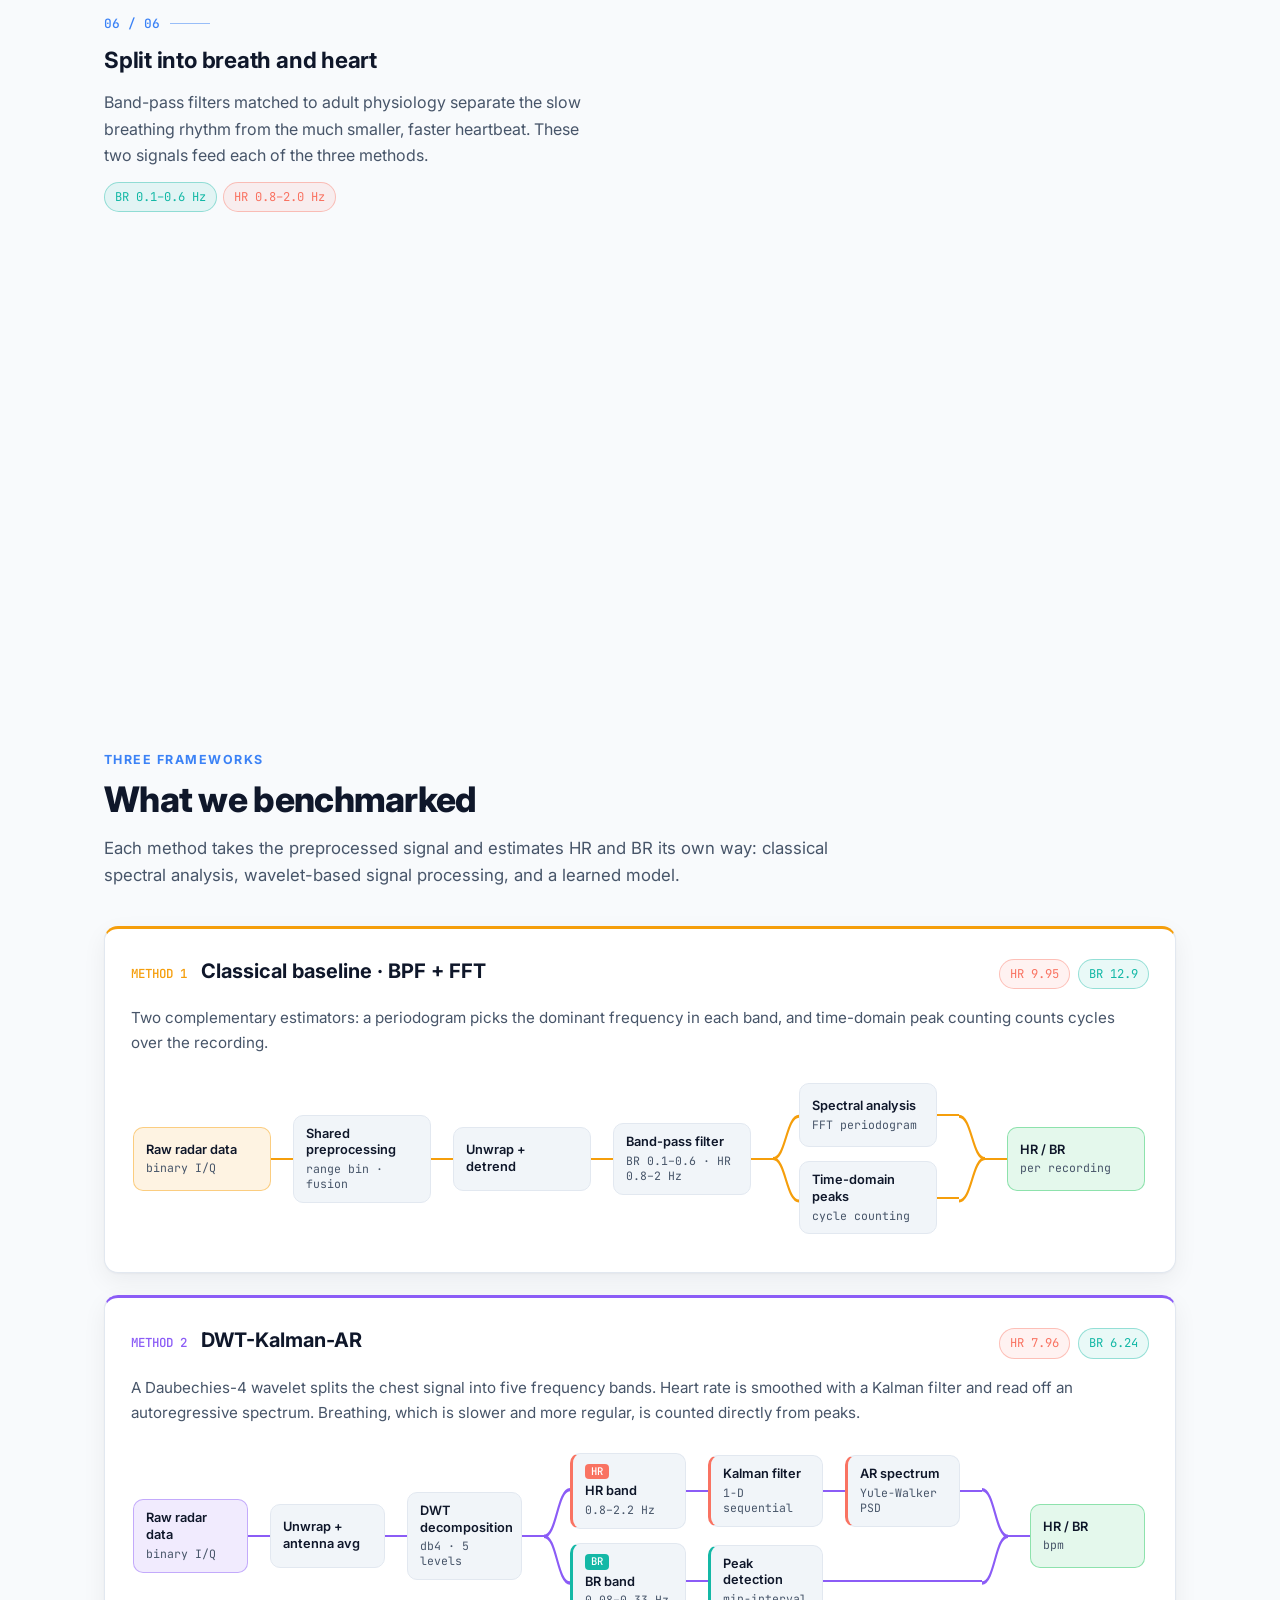
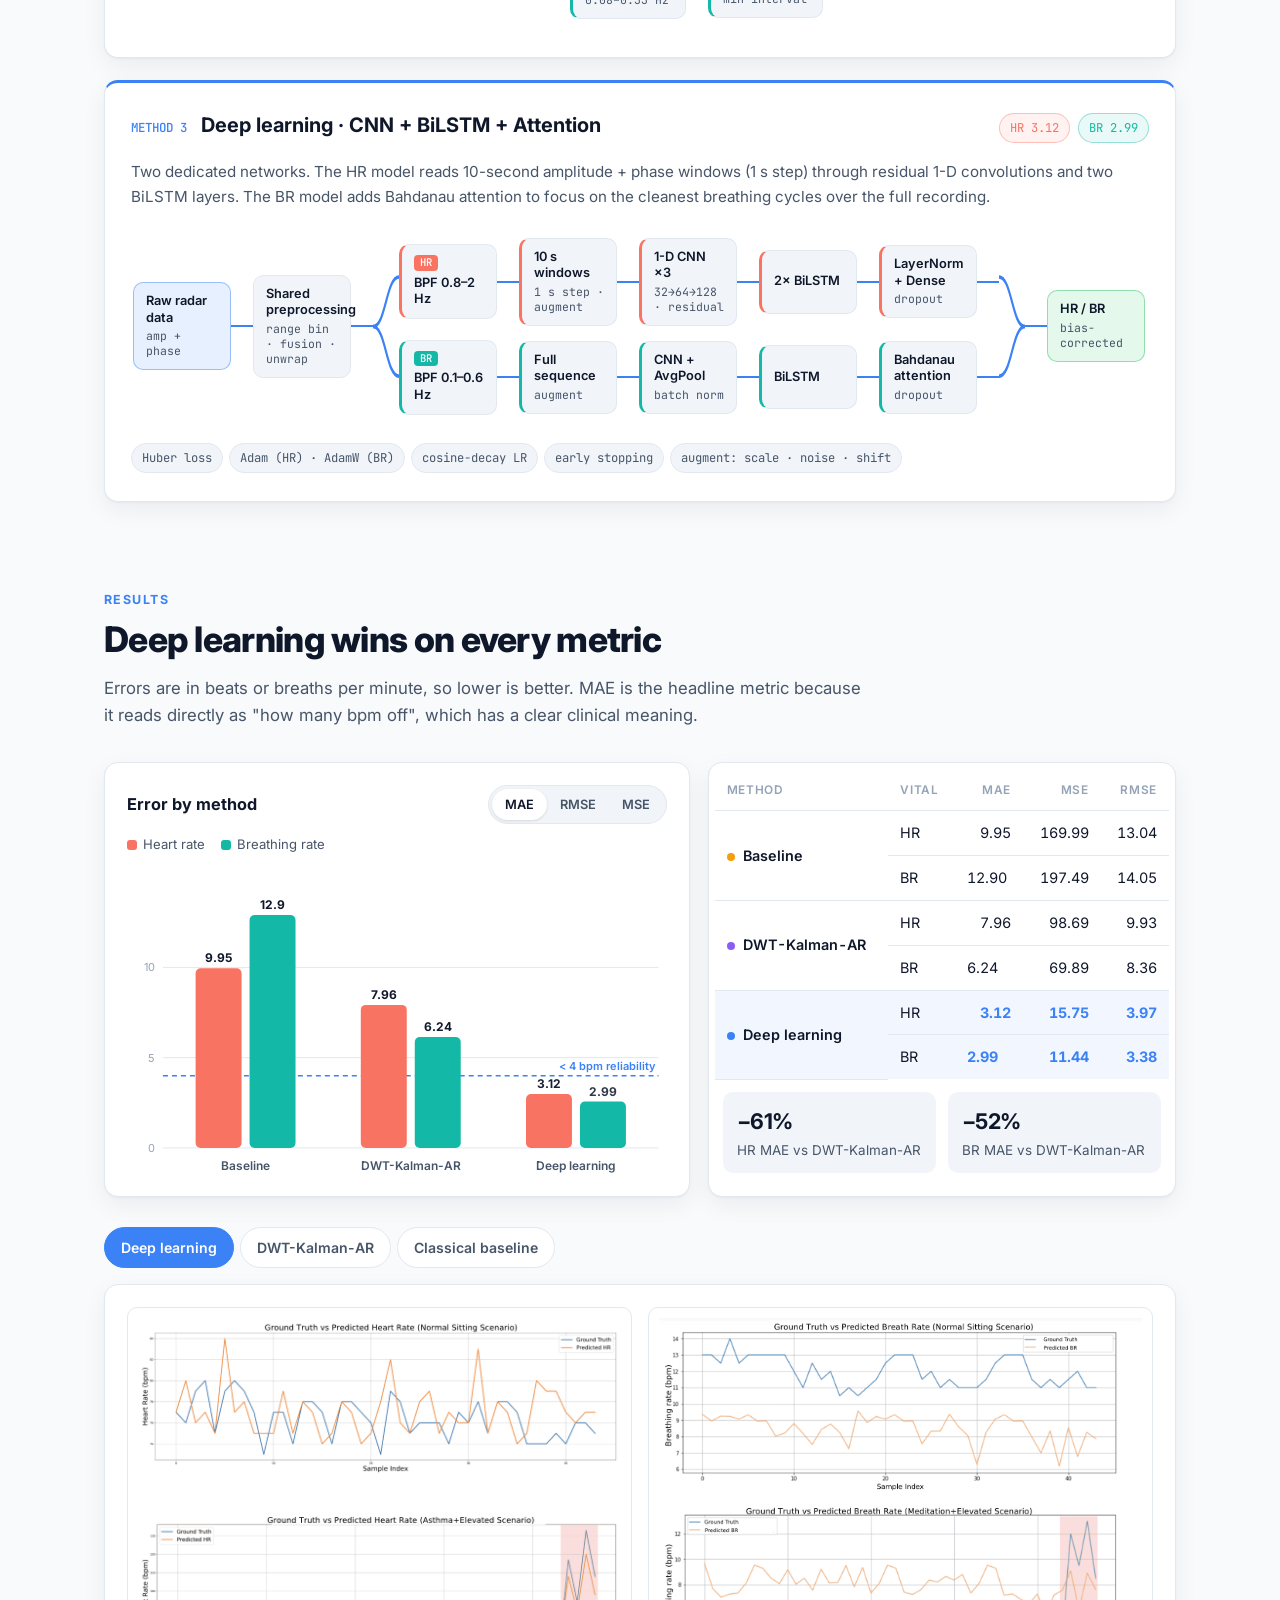
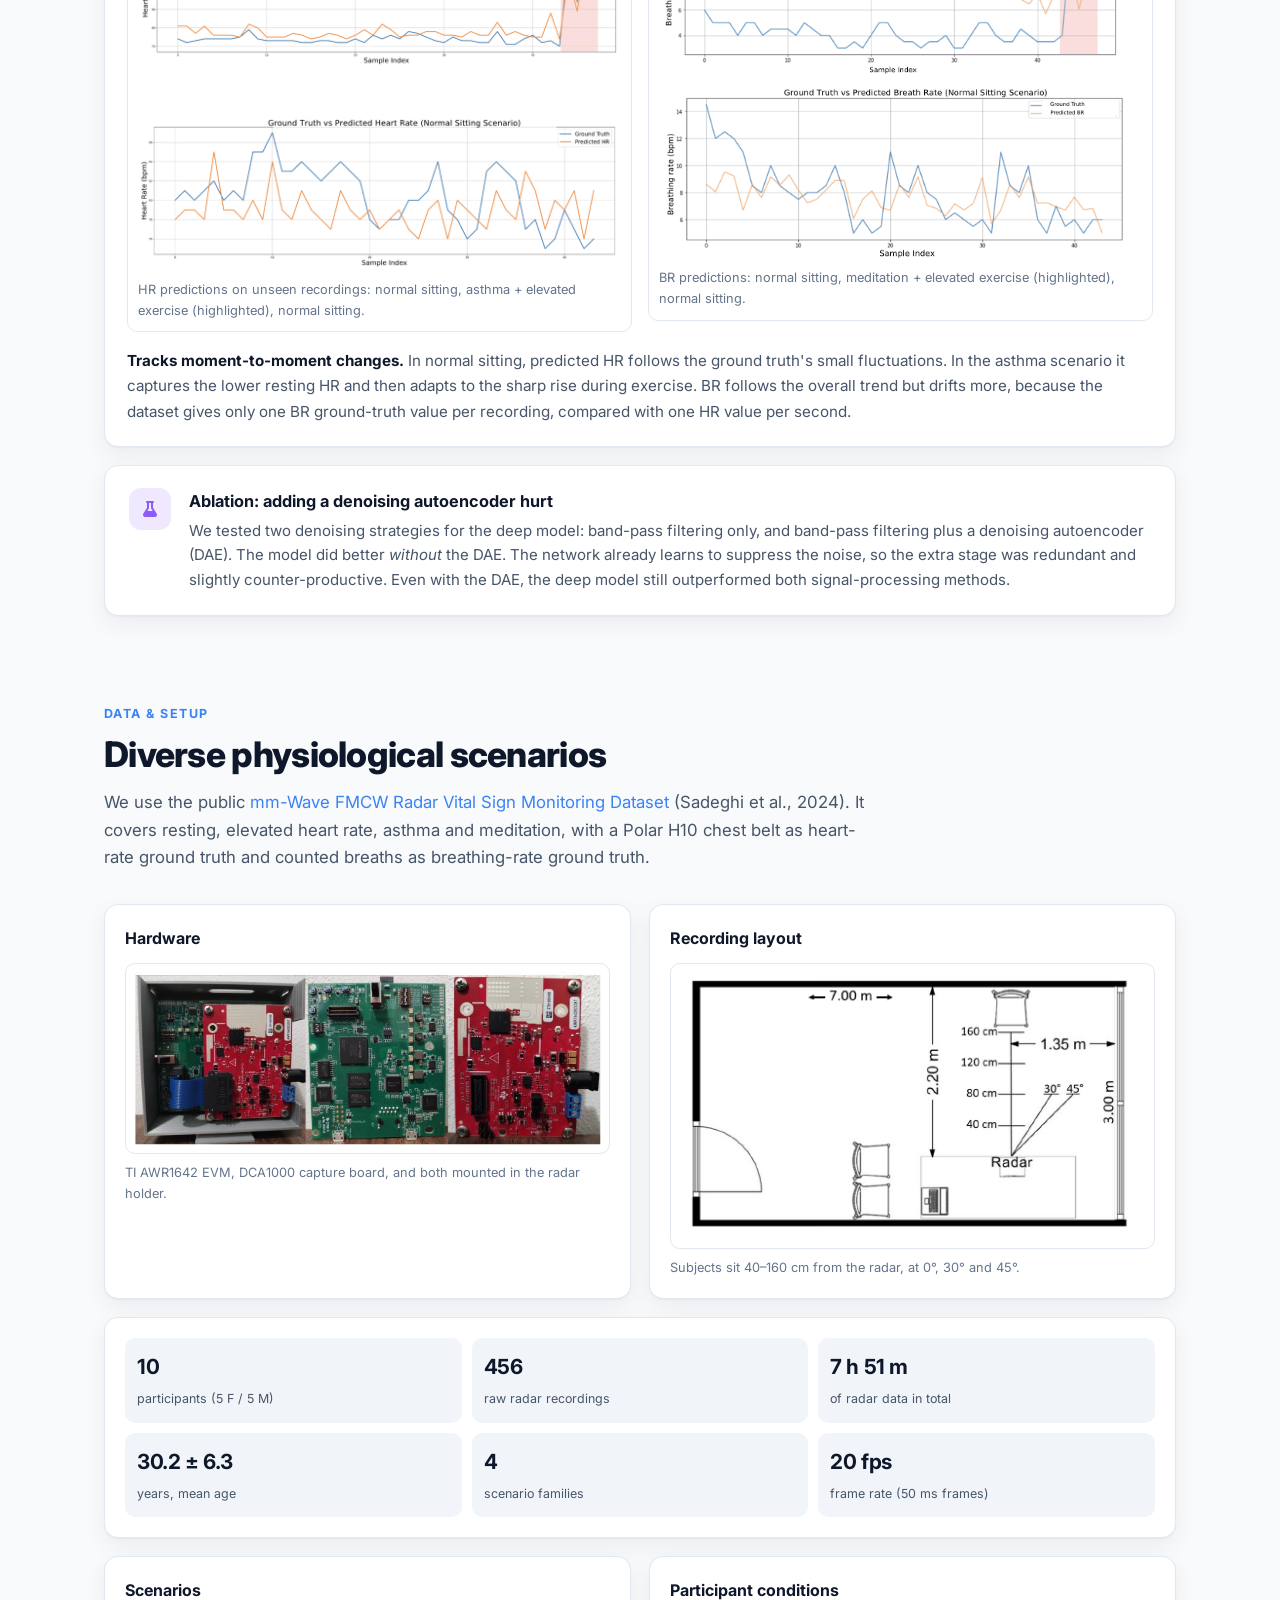
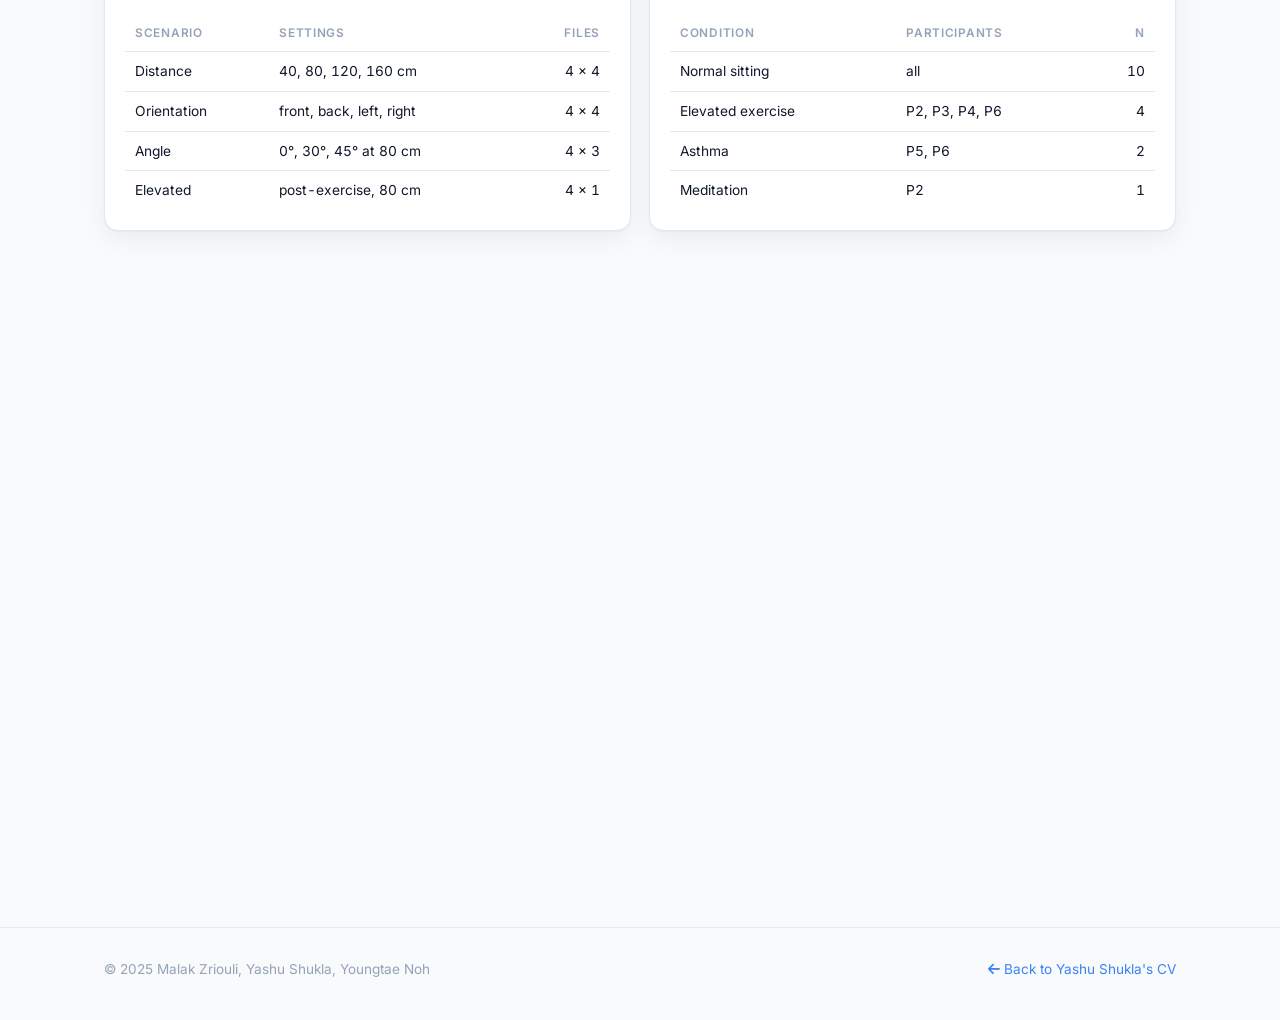
==== commit f86cc05b: "Project page: clean up leftover rail CSS Co-Authored-By: Claude Opus 5.5 <noreply@anthropic.com>" ====
--- a/vitalsign/index.html
+++ b/vitalsign/index.html
@@ -198,11 +198,6 @@
 .chip.br { color: var(--br); border-color: color-mix(in srgb, var(--br) 40%, transparent); background: color-mix(in srgb, var(--br) 9%, transparent); }
 
 .stage { position: sticky; top: 90px; height: calc(100vh - 130px); max-height: 600px; display: flex; flex-direction: column; gap: 14px; }
-    flex: 0 0 auto; width: 30px; height: 30px; border-radius: 50%;
-    display: grid; place-items: center; font-family: var(--mono); font-size: 0.75rem; font-weight: 500;
-    background: var(--surface-2); color: var(--text-3); border: 1px solid var(--border);
-    transition: background 0.35s, color 0.35s, border-color 0.35s, transform 0.35s;
-}
 .viz { flex: 1; position: relative; overflow: hidden; }
 .viz canvas { position: absolute; inset: 0; width: 100%; height: 100%; }
 .viz .cap {
